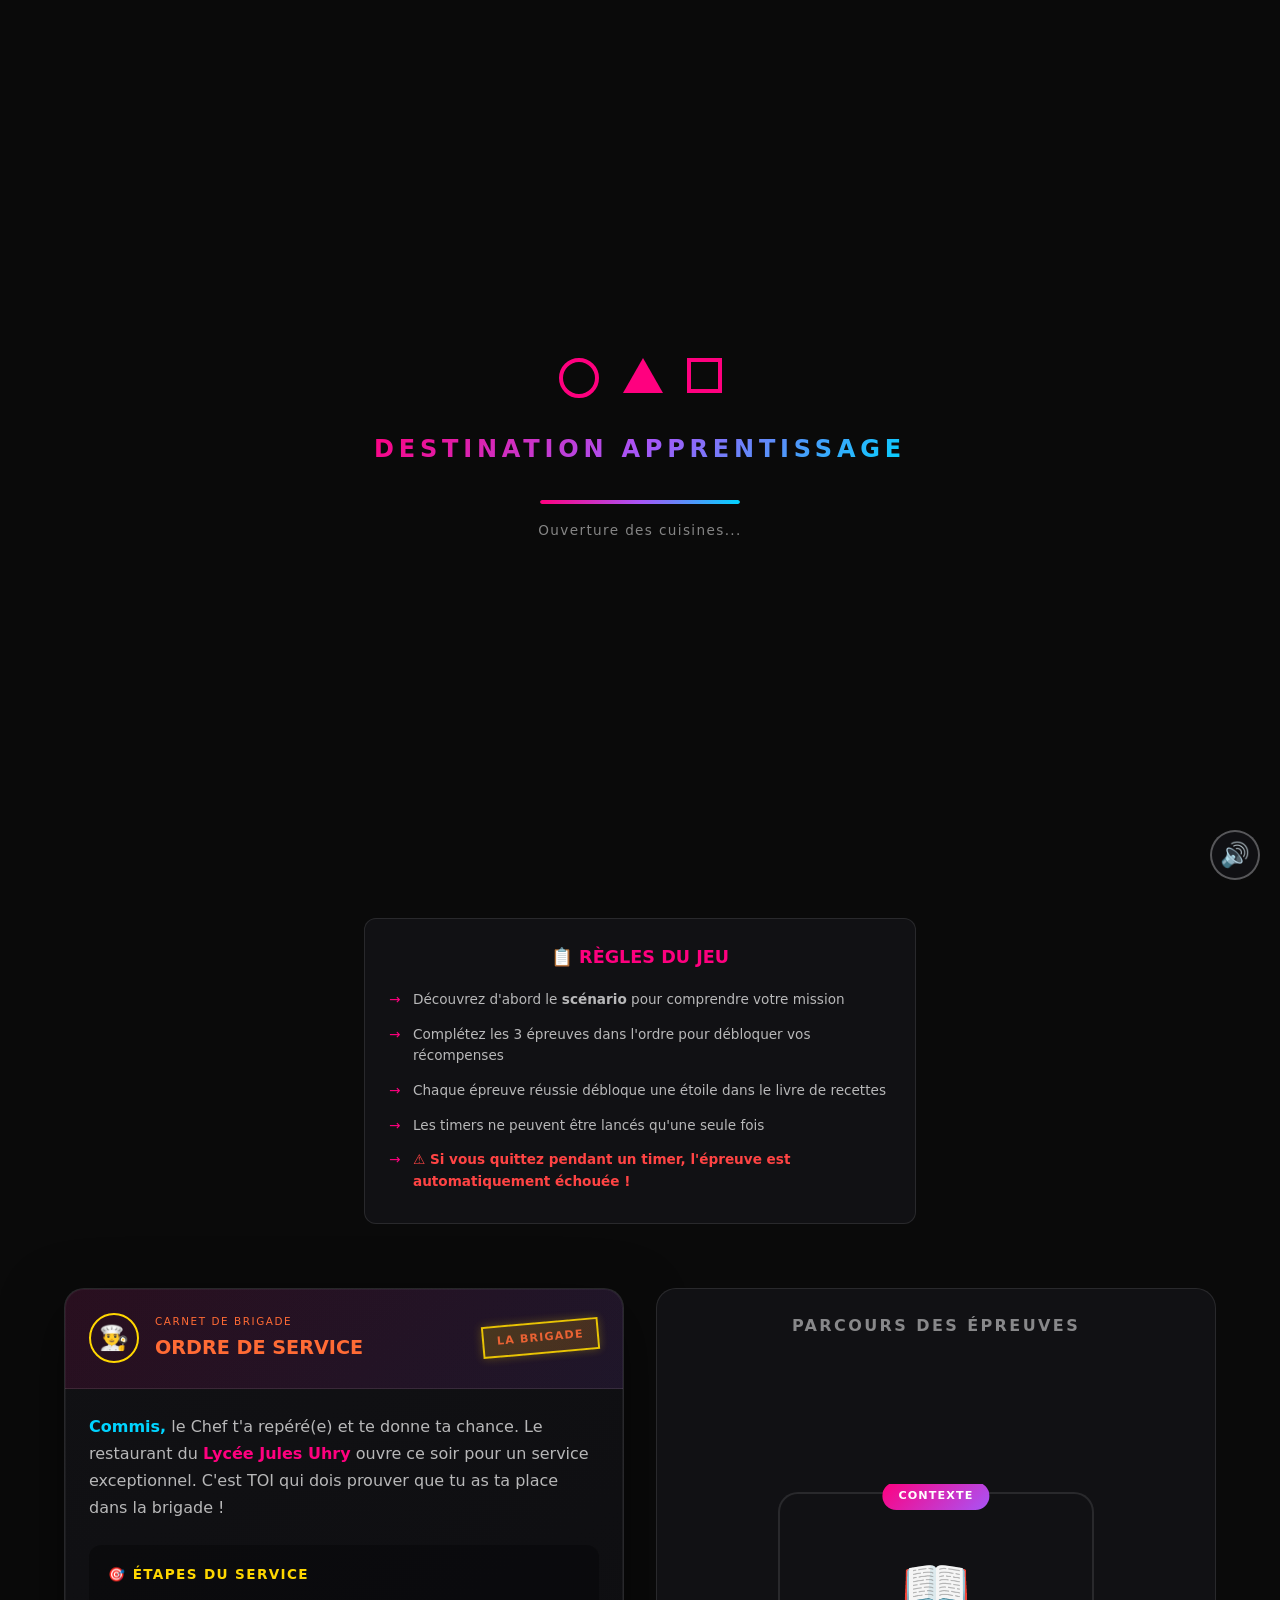
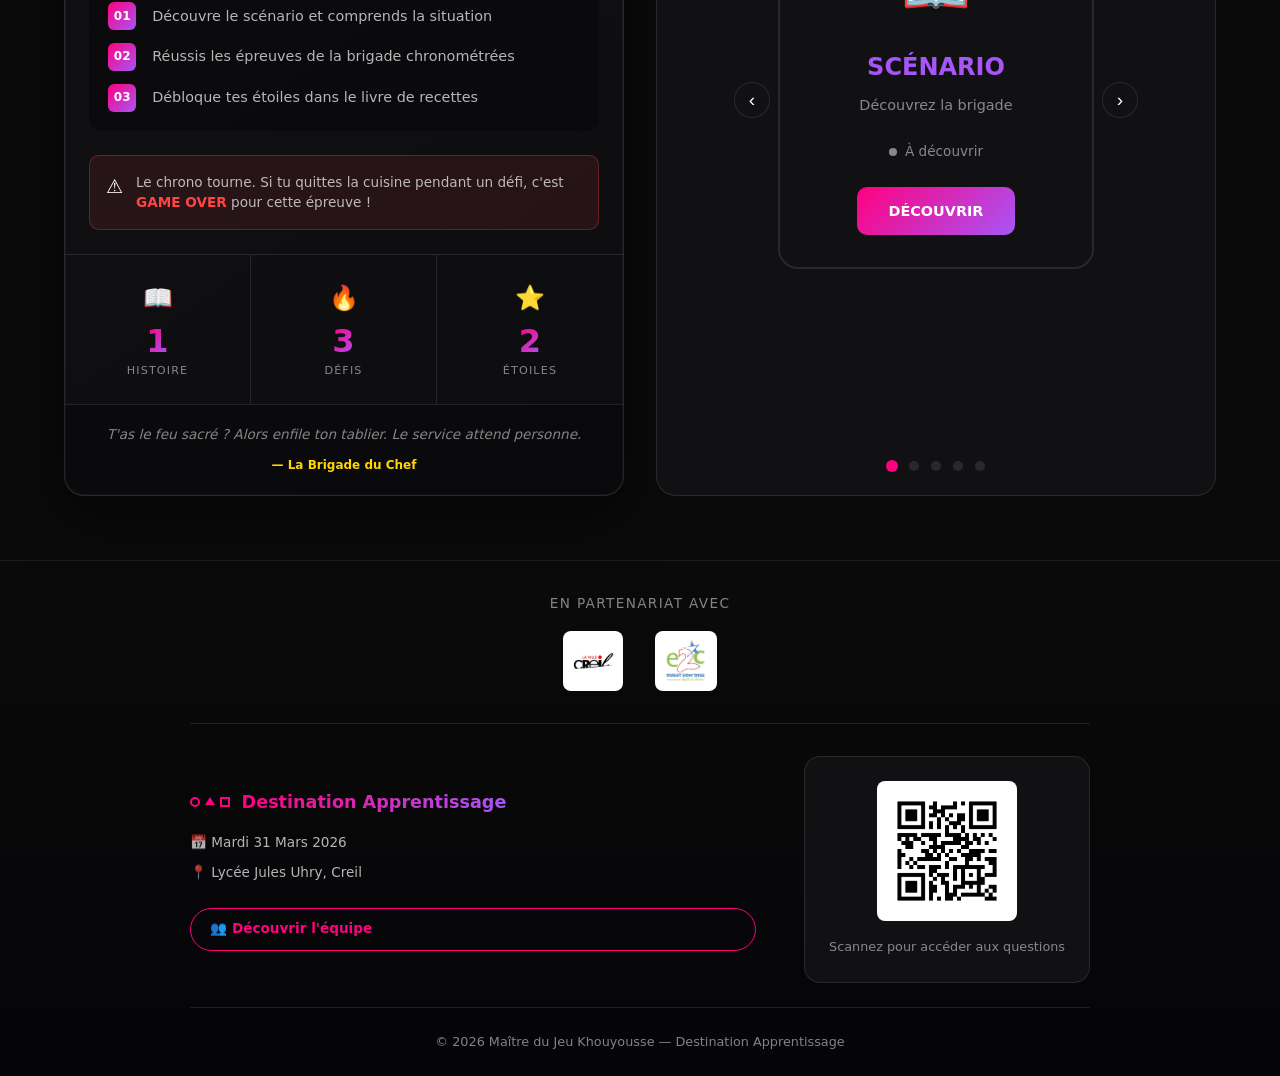
==== index.html @ d900def6 "Add files via upload" ====
<!DOCTYPE html>
<html lang="fr">
<head>
  <meta charset="UTF-8">
  <meta name="viewport" content="width=device-width, initial-scale=1.0">
  <title>Destination Apprentissage - Accueil</title>
  <link rel="stylesheet" href="styles.css">
  <link rel="icon" type="image/jpeg" href="favicon.jpeg">
  <audio id="bg-music" loop>
    <source src="music.mp3" type="audio/mpeg">
  </audio>
</head>
<body>
  <div class="page-loader" id="page-loader">
    <div class="loader-content">
      <div class="loader-logo">
        <div class="loader-symbols">
          <span class="loader-symbol circle"></span>
          <span class="loader-symbol triangle"></span>
          <span class="loader-symbol square"></span>
        </div>
      </div>
      <div class="loader-text">DESTINATION APPRENTISSAGE</div>
      <div class="loader-bar">
        <div class="loader-progress"></div>
      </div>
      <div class="loader-status">Ouverture des cuisines...</div>
    </div>
  </div>

  <header class="header">
    <div class="header-left">
      <div class="squid-symbols">
        <span class="symbol circle"></span>
        <span class="symbol triangle"></span>
        <span class="symbol square"></span>
      </div>
      <span class="logo-text">Destination Apprentissage</span>
    </div>
    <div class="header-right">
      <a href="https://www.onisep.fr/metier/decouvrir-le-monde-professionnel/hotellerie-restauration/les-formations-pour-exercer-dans-l-hotellerie-et-la-restauration" target="_blank" class="btn-formation">
        <span class="btn-formation-text">Découvrir les formations</span>
      </a>
    </div>
  </header>

  <main class="main-container">
    <section class="hero">
      <img src="affiche_boost.jpeg" alt="Destination Apprentissage" class="hero-affiche">
      <p class="hero-subtitle">Mardi 31 Mars 2026 — Lycée Jules Uhry Creil</p>
    </section>

    <section class="mission-section">
      <div class="mission-hero">
        <div class="mission-hero-bg">
          <img src="Cuisine.jpg" alt="Brigade en Cuisine" class="mission-hero-img">
          <div class="mission-hero-overlay"></div>
        </div>
        <div class="mission-hero-content">
          <span class="mission-tag">SOUS-THÈME OFFICIEL</span>
          <h2 class="mission-main-title">LA<br><span>BRIGADE</span></h2>
          <p class="mission-tagline">"Le service commence. La vraie question, c'est : est-ce que TOI, t'as le feu sacré ?"</p>
          <div class="mission-divider">
            <span class="divider-line"></span>
            <span class="divider-icon">◆</span>
            <span class="divider-line"></span>
          </div>
        </div>
      </div>
    </section>

    <section class="rules-section">
      <div class="card">
        <h2>📋 RÈGLES DU JEU</h2>
        <ul class="rules-list">
          <li>Découvrez d'abord le <strong>scénario</strong> pour comprendre votre mission</li>
          <li>Complétez les 3 épreuves dans l'ordre pour débloquer vos récompenses</li>
          <li>Chaque épreuve réussie débloque une étoile dans le livre de recettes</li>
          <li>Les timers ne peuvent être lancés qu'une seule fois</li>
          <li><strong class="warning">⚠️ Si vous quittez pendant un timer, l'épreuve est automatiquement échouée !</strong></li>
        </ul>
      </div>
    </section>

    <section class="main-game-section">
      <div class="main-game-layout">
        <div class="main-col-left">
          <div class="briefing-card-index">
            <div class="briefing-header">
              <div class="briefing-icon">
                <span class="icon-ring"></span>
                <span class="icon-center">👨‍🍳</span>
              </div>
              <div class="briefing-title">
                <span class="briefing-label" style="color: #ff6b35;">CARNET DE BRIGADE</span>
                <h3 style="color: #ff6b35;">ORDRE DE SERVICE</h3>
              </div>
              <div class="briefing-stamp" style="color: #ff6b35;">LA BRIGADE</div>
            </div>
            
            <div class="briefing-body">
              <p class="briefing-intro">
                <strong>Commis,</strong> le Chef t'a repéré(e) et te donne ta chance. Le restaurant du <span class="highlight">Lycée Jules Uhry</span> ouvre ce soir pour un service exceptionnel. C'est TOI qui dois prouver que tu as ta place dans la brigade !
              </p>
              
              <div class="briefing-objectives">
                <h4>🎯 ÉTAPES DU SERVICE</h4>
                <ul>
                  <li><span class="obj-number">01</span> Découvre le scénario et comprends la situation</li>
                  <li><span class="obj-number">02</span> Réussis les épreuves de la brigade chronométrées</li>
                  <li><span class="obj-number">03</span> Débloque tes étoiles dans le livre de recettes</li>
                </ul>
              </div>

              <div class="briefing-warning">
                <span class="warning-icon">⚠️</span>
                <p>Le chrono tourne. Si tu quittes la cuisine pendant un défi, c'est <strong>GAME OVER</strong> pour cette épreuve !</p>
              </div>
            </div>

            <div class="briefing-stats">
              <div class="stat-card">
                <span class="stat-icon">📖</span>
                <span class="stat-number">1</span>
                <span class="stat-text">HISTOIRE</span>
              </div>
              <div class="stat-card">
                <span class="stat-icon">🔥</span>
                <span class="stat-number">3</span>
                <span class="stat-text">DÉFIS</span>
              </div>
              <div class="stat-card">
                <span class="stat-icon">⭐</span>
                <span class="stat-number">2</span>
                <span class="stat-text">ÉTOILES</span>
              </div>
            </div>

            <div class="briefing-footer">
              <p>T'as le feu sacré ? Alors enfile ton tablier. Le service attend personne.</p>
              <span class="footer-signature">— La Brigade du Chef</span>
            </div>
          </div>
        </div>

        <div class="main-col-right">
          <div class="slider-section-inline">
            <h2 class="section-title">PARCOURS DES ÉPREUVES</h2>
            
            <div class="slider-container">
              <button class="slider-btn prev" id="btn-prev">‹</button>
              
              <div class="slider-viewport">
                <div class="slider-track" id="slider-track">
                  <div class="slide" data-index="0">
                    <div class="slide-card scenario-card" id="card-scenario">
                      <div class="slide-badge">CONTEXTE</div>
                      <div class="slide-icon">📖</div>
                      <h3 class="purple">SCÉNARIO</h3>
                      <p>Découvrez la brigade</p>
                      <div class="slide-status" id="status-scenario">
                        <span class="status-dot"></span>
                        <span>À découvrir</span>
                      </div>
                      <a href="scenario.html" class="slide-btn" id="btn-scenario">DÉCOUVRIR</a>
                    </div>
                  </div>

                  <div class="slide" data-index="1">
                    <div class="slide-card" id="card-enigme1">
                      <div class="slide-badge">ÉPREUVE 1</div>
                      <div class="slide-icon">🍳</div>
                      <h3 class="purple">INVENTAIRE CUISINE</h3>
                      <p>Identifie les bases de la cuisine</p>
                      <div class="slide-status" id="status-enigme1">
                        <span class="status-dot"></span>
                        <span>À faire</span>
                      </div>
                      <a href="enigme1.html" class="slide-btn" id="btn-enigme1">COMMENCER</a>
                    </div>
                  </div>

                  <div class="slide" data-index="2">
                    <div class="slide-card locked" id="card-quiz">
                      <div class="slide-badge">ÉPREUVE 2</div>
                      <div class="slide-icon">📝</div>
                      <h3 class="cyan">QUIZ RESTAURATION</h3>
                      <p>Test de connaissances</p>
                      <div class="slide-status" id="status-quiz">
                        <span class="status-dot"></span>
                        <span>🔒 Verrouillé</span>
                      </div>
                      <a href="quiz.html" class="slide-btn disabled" id="btn-quiz">VERROUILLÉ</a>
                    </div>
                  </div>

                  <div class="slide" data-index="3">
                    <div class="slide-card locked" id="card-enigma">
                      <div class="slide-badge">ÉPREUVE 3</div>
                      <div class="slide-icon">⭐</div>
                      <h3 class="pink">SERVICE FINAL</h3>
                      <p>Le grand service</p>
                      <div class="slide-status" id="status-enigma">
                        <span class="status-dot"></span>
                        <span>🔒 Verrouillé</span>
                      </div>
                      <a href="enigme.html" class="slide-btn disabled" id="btn-enigma">VERROUILLÉ</a>
                    </div>
                  </div>

                  <div class="slide" data-index="4">
                    <div class="slide-card coffre" id="card-coffre">
                      <div class="slide-badge gold">FINAL</div>
                      <div class="slide-icon">🏆</div>
                      <h3 class="gold">LIVRE DE RECETTES</h3>
                      <p>Récupérez vos étoiles</p>
                      <div class="slide-status" id="status-coffre">
                        <span class="status-dot"></span>
                        <span>0/3 débloqué</span>
                      </div>
                      <a href="coffre.html" class="slide-btn gold">OUVRIR</a>
                    </div>
                  </div>
                </div>
              </div>
              
              <button class="slider-btn next" id="btn-next">›</button>
            </div>

            <div class="slider-dots" id="slider-dots">
              <span class="dot active" data-index="0"></span>
              <span class="dot" data-index="1"></span>
              <span class="dot" data-index="2"></span>
              <span class="dot" data-index="3"></span>
              <span class="dot" data-index="4"></span>
            </div>
          </div>
        </div>
      </div>
    </section>
  </main>

  <footer class="footer-enhanced">
    <div class="footer-content">
      <div class="footer-partners">
        <span class="partners-label">En partenariat avec</span>
        <div class="partners-logos">
          <img src="logo-creil.png" alt="Ville de Creil" class="partner-logo">
          <img src="logo-e2c.jpg" alt="E2C Ouest Som'Oise" class="partner-logo">
        </div>
      </div>
      <div class="footer-main">
        <div class="footer-info">
          <div class="footer-logo">
            <div class="squid-symbols">
              <span class="symbol circle"></span>
              <span class="symbol triangle"></span>
              <span class="symbol square"></span>
            </div>
            <span class="footer-title">Destination Apprentissage</span>
          </div>
          <p class="footer-date">📅 Mardi 31 Mars 2026</p>
          <p class="footer-location">📍 Lycée Jules Uhry, Creil</p>
          <a href="equipe.html" class="btn-equipe">👥 Découvrir l'équipe</a>
        </div>
        <div class="footer-qr">
          <div class="qr-box">
            <div class="qr-placeholder" id="qr-code">
              <img src="qrcode.png" alt="QR Code - Accéder au jeu" class="qr-img">
            </div>
            <p class="qr-label">Scannez pour accéder aux questions</p>
          </div>
        </div>
      </div>
      <div class="footer-bottom">
        <p>© 2026 Maître du Jeu Khouyousse — Destination Apprentissage</p>
      </div>
    </div>
  </footer>

  <script src="loader.js"></script>
  <script src="gameState.js"></script>
  <script src="index.js"></script>
  <script src="music.js"></script>
</body>
</html>
---- styles.css ----
/* ==========================================
   RESET & VARIABLES
   ========================================== */
* {
  margin: 0;
  padding: 0;
  box-sizing: border-box;
}

:root {
  --bg: #0a0a0a;
  --bg-card: #111114;
  --bg-card-hover: #1a1a1f;
  --pink: #ff007f;
  --purple: #a855f7;
  --cyan: #00d4ff;
  --green: #00ff88;
  --red: #ff4444;
  --gold: #ffd700;
  --white: #ffffff;
  --gray: rgba(255,255,255,0.5);
  --gray-light: rgba(255,255,255,0.7);
  --border: rgba(255,255,255,0.1);
}

body {
  font-family: 'Segoe UI', system-ui, -apple-system, sans-serif;
  background: var(--bg);
  color: var(--white);
  line-height: 1.6;
  min-height: 100vh;
}

/* HEADER */
.header {
  position: fixed;
  top: 0;
  left: 0;
  right: 0;
  z-index: 100;
  display: flex;
  justify-content: space-between;
  align-items: center;
  padding: 1rem 1.5rem;
  background: rgba(10,10,10,0.95);
  backdrop-filter: blur(10px);
  border-bottom: 1px solid var(--border);
}

.header-left { display: flex; align-items: center; gap: 0.75rem; flex-shrink: 0; }
.header-center { flex: 1; display: flex; justify-content: center; }
.header-right { flex-shrink: 0; }

.squid-symbols { display: flex; gap: 0.35rem; }
.symbol.circle { width: 12px; height: 12px; border: 2px solid var(--pink); border-radius: 50%; }
.symbol.triangle { width: 0; height: 0; border-left: 6px solid transparent; border-right: 6px solid transparent; border-bottom: 10px solid var(--pink); }
.symbol.square { width: 12px; height: 12px; border: 2px solid var(--pink); }

.logo-text {
  font-size: 0.95rem;
  font-weight: 700;
  background: linear-gradient(90deg, var(--pink), var(--purple));
  -webkit-background-clip: text;
  -webkit-text-fill-color: transparent;
}

.back-btn { color: var(--gray); text-decoration: none; font-size: 0.9rem; transition: color 0.2s; white-space: nowrap; flex-shrink: 0; }
.back-btn:hover { color: var(--white); }

.page-badge {
  padding: 0.3rem 1rem;
  background: rgba(255,0,127,0.15);
  border: 1px solid var(--pink);
  border-radius: 20px;
  font-size: 0.7rem;
  font-weight: 600;
  letter-spacing: 0.1em;
  color: var(--pink);
}
.page-badge.gold { background: rgba(255,215,0,0.15); border-color: var(--gold); color: var(--gold); }

/* MAIN */
.main-container { padding-top: 70px; }

/* HERO */
.hero { padding: 2rem 1.5rem; text-align: center; }
.hero-affiche { max-width: 700px; width: 100%; height: auto; border-radius: 12px; }
.hero-subtitle { margin-top: 1rem; color: var(--gray); font-size: 0.85rem; letter-spacing: 0.1em; text-transform: uppercase; }

/* RULES */
.rules-section { padding: 0 1.5rem 2rem; max-width: 600px; margin: 0 auto; }
.card { background: var(--bg-card); border: 1px solid var(--border); border-radius: 12px; padding: 1.5rem; text-align: center; }
.card h2 { color: var(--pink); font-size: 1.1rem; margin-bottom: 0.75rem; }
.rules-list { list-style: none; text-align: left; }
.rules-list li { color: var(--gray-light); font-size: 0.85rem; padding: 0.4rem 0; padding-left: 1.5rem; position: relative; }
.rules-list li::before { content: "→"; position: absolute; left: 0; color: var(--pink); }
.warning { color: var(--red) !important; }

/* SLIDER */
.slider-section { padding: 2rem 0; }
.section-title { text-align: center; font-size: 1rem; color: var(--gray); letter-spacing: 0.15em; margin-bottom: 1.5rem; }
.slider-container { display: flex; align-items: center; justify-content: center; max-width: 420px; margin: 0 auto; padding: 0 0.5rem; }
.slider-viewport { flex: 1; overflow: hidden; border-radius: 20px; }
.slider-track { display: flex; transition: transform 0.4s ease; }
.slide { min-width: 100%; padding: 0.5rem; }

.slide-card { background: var(--bg-card); border: 2px solid var(--border); border-radius: 20px; padding: 2rem 1.5rem; text-align: center; position: relative; transition: all 0.3s; }
.slide-card:hover { border-color: var(--pink); }
.slide-card.locked { opacity: 0.5; }
.slide-card.locked:hover { border-color: var(--border); }
.slide-card.coffre { border-color: rgba(255,215,0,0.3); }
.slide-card.coffre:hover { border-color: var(--gold); }

.slide-badge { position: absolute; top: -12px; left: 50%; transform: translateX(-50%); padding: 0.3rem 1rem; background: linear-gradient(135deg, var(--pink), var(--purple)); border-radius: 20px; font-size: 0.7rem; font-weight: 700; letter-spacing: 0.1em; }
.slide-badge.gold { background: linear-gradient(135deg, var(--gold), #ff9500); }
.slide-icon { font-size: 3.5rem; margin: 1rem 0; }
.slide-card h3 { font-size: 1.5rem; margin-bottom: 0.5rem; }
.slide-card h3.pink { color: var(--pink); }
.slide-card h3.cyan { color: var(--cyan); }
.slide-card h3.purple { color: var(--purple); }
.slide-card h3.gold { color: var(--gold); }
.slide-card p { color: var(--gray); font-size: 0.9rem; margin-bottom: 1.5rem; }
.slide-status { display: flex; align-items: center; justify-content: center; gap: 0.5rem; margin-bottom: 1.5rem; font-size: 0.85rem; color: var(--gray); }

.status-dot { width: 8px; height: 8px; border-radius: 50%; background: var(--gray); }
.status-dot.success { background: var(--green); }
.status-dot.fail { background: var(--red); }

.slide-btn { display: inline-block; padding: 0.8rem 2rem; background: linear-gradient(135deg, var(--pink), var(--purple)); border-radius: 10px; color: white; text-decoration: none; font-size: 0.9rem; font-weight: 600; transition: all 0.3s; }
.slide-btn:hover { transform: scale(1.05); box-shadow: 0 0 25px rgba(255,0,127,0.4); }
.slide-btn.disabled { background: var(--border); pointer-events: none; }
.slide-btn.success { background: var(--green); pointer-events: none; }
.slide-btn.fail { background: var(--red); pointer-events: none; }
.slide-btn.gold { background: linear-gradient(135deg, var(--gold), #ff9500); }

.slider-btn { width: 36px; height: 36px; background: var(--bg-card); border: 1px solid var(--border); border-radius: 50%; color: var(--white); font-size: 1.2rem; cursor: pointer; transition: all 0.3s; flex-shrink: 0; }
.slider-btn:hover { border-color: var(--pink); color: var(--pink); }
.slider-dots { display: flex; justify-content: center; gap: 0.75rem; margin-top: 1.5rem; }
.dot { width: 10px; height: 10px; border-radius: 50%; background: var(--border); cursor: pointer; transition: all 0.3s; }
.dot:hover { background: var(--gray); }
.dot.active { background: var(--pink); transform: scale(1.2); }

/* ==========================================
   MISSION SECTION - STYLE CINÉMATIQUE
   ========================================== */
.mission-section { 
  padding: 0; 
  max-width: 100%; 
  margin: 2rem 0; 
}

/* HERO BANNER */
.mission-hero {
  position: relative;
  width: 100%;
  height: 400px;
  overflow: hidden;
  display: flex;
  align-items: center;
  justify-content: center;
}

.mission-hero-bg {
  position: absolute;
  inset: 0;
  z-index: 0;
}

.mission-hero-img {
  width: 100%;
  height: 100%;
  object-fit: cover;
  object-position: center 20%;
  filter: brightness(0.4) saturate(1.2);
}

.mission-hero-overlay {
  position: absolute;
  inset: 0;
  background: linear-gradient(
    180deg,
    rgba(10, 10, 10, 0.3) 0%,
    rgba(10, 10, 10, 0.6) 50%,
    rgba(10, 10, 10, 1) 100%
  );
}

.mission-hero-content {
  position: relative;
  z-index: 1;
  text-align: center;
  padding: 2rem;
}

.mission-tag {
  display: inline-block;
  padding: 0.4rem 1.2rem;
  background: rgba(255, 0, 127, 0.2);
  border: 1px solid var(--pink);
  border-radius: 30px;
  font-size: 0.7rem;
  font-weight: 700;
  letter-spacing: 0.2em;
  color: var(--pink);
  margin-bottom: 1rem;
  text-transform: uppercase;
}

.mission-main-title {
  font-size: 3.5rem;
  font-weight: 900;
  line-height: 1;
  color: var(--white);
  text-transform: uppercase;
  letter-spacing: 0.1em;
  text-shadow: 0 0 40px rgba(255, 0, 127, 0.5);
  margin-bottom: 1rem;
}

.mission-main-title span {
  display: block;
  font-size: 4rem;
  background: linear-gradient(135deg, var(--pink), var(--purple), var(--cyan));
  -webkit-background-clip: text;
  -webkit-text-fill-color: transparent;
  filter: drop-shadow(0 0 30px rgba(255, 0, 127, 0.4));
}

.mission-tagline {
  font-size: 1.1rem;
  color: var(--gray-light);
  font-style: italic;
  letter-spacing: 0.05em;
}

.mission-divider {
  display: flex;
  align-items: center;
  justify-content: center;
  gap: 1rem;
  margin-top: 1.5rem;
}

.divider-line {
  width: 60px;
  height: 1px;
  background: linear-gradient(90deg, transparent, var(--pink), transparent);
}

.divider-icon {
  color: var(--pink);
  font-size: 0.8rem;
}

/* BRIEFING CARD */
.briefing-container {
  max-width: 700px;
  margin: -40px auto 0;
  padding: 0 1.5rem;
  position: relative;
  z-index: 2;
}

.briefing-card {
  background: linear-gradient(145deg, var(--bg-card), #0d0d10);
  border: 1px solid var(--border);
  border-radius: 20px;
  overflow: hidden;
  box-shadow: 
    0 20px 60px rgba(0, 0, 0, 0.5),
    0 0 0 1px rgba(255, 255, 255, 0.05) inset;
}

.briefing-header {
  display: flex;
  align-items: center;
  gap: 1rem;
  padding: 1.5rem;
  background: linear-gradient(135deg, rgba(255, 0, 127, 0.1), rgba(168, 85, 247, 0.1));
  border-bottom: 1px solid var(--border);
  position: relative;
}

.briefing-icon {
  position: relative;
  width: 50px;
  height: 50px;
  display: flex;
  align-items: center;
  justify-content: center;
}

.icon-ring {
  position: absolute;
  inset: 0;
  border: 2px solid var(--gold);
  border-radius: 50%;
  animation: pulse-ring 2s ease-out infinite;
}

@keyframes pulse-ring {
  0% { transform: scale(1); opacity: 1; }
  100% { transform: scale(1.3); opacity: 0; }
}

.icon-center {
  font-size: 1.5rem;
  position: relative;
  z-index: 1;
}

.briefing-title {
  flex: 1;
}

.briefing-label {
  display: block;
  font-size: 0.65rem;
  color: var(--gold);
  letter-spacing: 0.15em;
  margin-bottom: 0.2rem;
}

.briefing-title h3 {
  font-size: 1.2rem;
  font-weight: 700;
  color: var(--white);
  margin: 0;
}

.briefing-stamp {
  padding: 0.3rem 0.8rem;
  background: linear-gradient(135deg, rgba(255,215,0,0.2), rgba(255,165,0,0.2));
  border: 2px solid var(--gold);
  color: var(--gold);
  font-size: 0.7rem;
  font-weight: 800;
  letter-spacing: 0.1em;
  transform: rotate(-5deg);
  opacity: 0.9;
  box-shadow: 0 0 10px rgba(255,215,0,0.3);
}

.briefing-body {
  padding: 1.5rem;
}

.briefing-intro {
  font-size: 1rem;
  color: var(--gray-light);
  line-height: 1.7;
  margin-bottom: 1.5rem;
}

.briefing-intro strong {
  color: var(--cyan);
}

.highlight {
  color: var(--pink);
  font-weight: 600;
}

.briefing-objectives {
  background: rgba(0, 0, 0, 0.3);
  border-radius: 12px;
  padding: 1.2rem;
  margin-bottom: 1.5rem;
}

.briefing-objectives h4 {
  font-size: 0.85rem;
  color: var(--gold);
  margin-bottom: 1rem;
  letter-spacing: 0.1em;
}

.briefing-objectives ul {
  list-style: none;
  display: flex;
  flex-direction: column;
  gap: 0.8rem;
}

.briefing-objectives li {
  display: flex;
  align-items: center;
  gap: 1rem;
  color: var(--gray-light);
  font-size: 0.9rem;
}

.obj-number {
  display: flex;
  align-items: center;
  justify-content: center;
  width: 28px;
  height: 28px;
  background: linear-gradient(135deg, var(--pink), var(--purple));
  border-radius: 6px;
  font-size: 0.75rem;
  font-weight: 700;
  color: var(--white);
  flex-shrink: 0;
}

.briefing-warning {
  display: flex;
  align-items: flex-start;
  gap: 0.8rem;
  padding: 1rem;
  background: rgba(255, 68, 68, 0.1);
  border: 1px solid rgba(255, 68, 68, 0.3);
  border-radius: 10px;
}

.briefing-warning .warning-icon {
  font-size: 1.2rem;
  flex-shrink: 0;
}

.briefing-warning p {
  margin: 0;
  font-size: 0.85rem;
  color: var(--gray-light);
  line-height: 1.5;
}

.briefing-warning strong {
  color: var(--red);
}

/* STATS */
.briefing-stats {
  display: grid;
  grid-template-columns: repeat(3, 1fr);
  border-top: 1px solid var(--border);
}

.stat-card {
  display: flex;
  flex-direction: column;
  align-items: center;
  padding: 1.5rem 1rem;
  border-right: 1px solid var(--border);
  transition: background 0.3s;
}

.stat-card:last-child {
  border-right: none;
}

.stat-card:hover {
  background: rgba(255, 0, 127, 0.05);
}

.stat-icon {
  font-size: 1.5rem;
  margin-bottom: 0.5rem;
}

.stat-number {
  font-size: 2rem;
  font-weight: 800;
  background: linear-gradient(135deg, var(--pink), var(--purple));
  -webkit-background-clip: text;
  -webkit-text-fill-color: transparent;
  line-height: 1;
}

.stat-text {
  font-size: 0.7rem;
  color: var(--gray);
  letter-spacing: 0.1em;
  margin-top: 0.3rem;
}

/* FOOTER */
.briefing-footer {
  padding: 1.2rem 1.5rem;
  background: rgba(0, 0, 0, 0.3);
  text-align: center;
  border-top: 1px solid var(--border);
}

.briefing-footer p {
  font-size: 0.85rem;
  color: var(--gray);
  font-style: italic;
  margin: 0 0 0.3rem 0;
}

.footer-signature {
  font-size: 0.75rem;
  color: var(--gold);
  font-weight: 600;
}

/* RESPONSIVE */
@media (max-width: 768px) {
  .mission-hero {
    height: 320px;
  }
  
  .mission-main-title {
    font-size: 2.2rem;
  }
  
  .mission-main-title span {
    font-size: 2.8rem;
  }
  
  .briefing-container {
    padding: 0 1rem;
    margin-top: -30px;
  }
  
  .briefing-header {
    flex-wrap: wrap;
    gap: 0.8rem;
  }
  
  .briefing-stamp {
    position: absolute;
    top: 1rem;
    right: 1rem;
  }
  
  .briefing-stats {
    grid-template-columns: repeat(3, 1fr);
  }
  
  .stat-card {
    padding: 1rem 0.5rem;
  }
  
  .stat-number {
    font-size: 1.5rem;
  }
}

@media (max-width: 480px) {
  .mission-hero {
    height: 280px;
  }
  
  .mission-main-title {
    font-size: 1.8rem;
  }
  
  .mission-main-title span {
    font-size: 2.2rem;
  }
  
  .mission-tagline {
    font-size: 0.9rem;
  }
  
  .briefing-icon {
    display: none;
  }
  
  .stat-icon {
    font-size: 1.2rem;
  }
  
  .stat-number {
    font-size: 1.3rem;
  }
  
  .stat-text {
    font-size: 0.6rem;
  }
}


/* GAME PAGE */
.game-page { padding: 80px 1.5rem 2rem; min-height: 100vh; display: flex; align-items: center; justify-content: center; }
.game-container { width: 100%; max-width: 450px; }
.game-header { text-align: center; margin-bottom: 2rem; }
.game-icon-large { font-size: 3.5rem; margin-bottom: 0.5rem; }
.game-header h1 { font-size: 2rem; margin-bottom: 0.5rem; }
.game-header h1.pink { color: var(--pink); }
.game-header h1.cyan { color: var(--cyan); }
.game-header h1.purple { color: var(--purple); }
.game-header h1.gold { color: var(--gold); }
.game-header p { color: var(--gray); font-size: 0.95rem; }
.game-content { background: var(--bg-card); border: 1px solid var(--border); border-radius: 20px; padding: 2rem; }

/* TIMER */
.timer-container { text-align: center; margin-bottom: 1.5rem; }
.timer-display { display: flex; align-items: center; justify-content: center; gap: 0.25rem; }
.timer-num { font-size: 4rem; font-weight: 800; font-family: 'Courier New', monospace; background: linear-gradient(135deg, var(--pink), var(--purple)); -webkit-background-clip: text; -webkit-text-fill-color: transparent; }
.timer-sep { font-size: 3.5rem; color: var(--pink); animation: blink 1s infinite; }
@keyframes blink { 0%, 100% { opacity: 1; } 50% { opacity: 0.3; } }
.timer-label { display: block; font-size: 0.7rem; color: var(--gray); letter-spacing: 0.2em; margin-top: 0.5rem; }

/* BUTTONS */
.btn-primary { display: block; width: 100%; padding: 1rem; background: linear-gradient(135deg, var(--pink), var(--purple)); border: none; border-radius: 10px; color: white; font-size: 1rem; font-weight: 600; text-decoration: none; text-align: center; cursor: pointer; transition: all 0.3s; }
.btn-primary:hover { transform: scale(1.02); box-shadow: 0 0 30px rgba(255,0,127,0.4); }
.btn-primary:disabled { opacity: 0.6; cursor: not-allowed; transform: none; box-shadow: none; }
.btn-gold { background: linear-gradient(135deg, var(--gold), #ff9500); }
.btn-success { padding: 0.8rem 1.5rem; background: rgba(0,255,136,0.15); border: 1px solid var(--green); border-radius: 8px; color: var(--green); font-size: 0.9rem; font-weight: 600; cursor: pointer; transition: all 0.3s; }
.btn-success:hover { background: var(--green); color: var(--bg); }
.btn-fail { padding: 0.8rem 1.5rem; background: rgba(255,68,68,0.15); border: 1px solid var(--red); border-radius: 8px; color: var(--red); font-size: 0.9rem; font-weight: 600; cursor: pointer; transition: all 0.3s; }
.btn-fail:hover { background: var(--red); color: var(--bg); }
.btn-reset { margin-top: 2rem; padding: 0.6rem 1rem; background: transparent; border: 1px solid var(--border); border-radius: 6px; color: var(--gray); font-size: 0.8rem; cursor: pointer; transition: all 0.3s; width: 100%; }
.btn-reset:hover { border-color: var(--red); color: var(--red); }

/* WARNING */
.warning-box { background: rgba(255,150,0,0.1); border: 1px solid rgba(255,150,0,0.4); border-radius: 10px; padding: 1rem; margin-bottom: 1.5rem; display: flex; align-items: flex-start; gap: 0.75rem; }
.warning-box.active { background: rgba(255,68,68,0.15); border-color: var(--red); animation: pulse-warning 1s infinite; }
@keyframes pulse-warning { 0%, 100% { opacity: 1; } 50% { opacity: 0.7; } }
.warning-icon { font-size: 1.3rem; flex-shrink: 0; }
.warning-box p { color: rgba(255,200,100,0.9); font-size: 0.85rem; margin: 0; text-align: left; }
.warning-box.active p { color: var(--red); }

/* LOCKED */
.locked-container { text-align: center; }
.locked-box { padding: 2rem; }
.lock-icon { font-size: 3rem; display: block; margin-bottom: 1rem; }
.locked-box h3 { color: var(--gray-light); margin-bottom: 0.5rem; }
.locked-box p { color: var(--gray); margin-bottom: 1.5rem; }

/* VALIDATION */
.validation-container { margin-top: 1.5rem; padding-top: 1.5rem; border-top: 1px solid var(--border); animation: fadeIn 0.3s ease; }
@keyframes fadeIn { from { opacity: 0; transform: translateY(10px); } to { opacity: 1; transform: translateY(0); } }
.validation-box { text-align: center; }
.validation-box h3 { color: var(--pink); margin-bottom: 0.5rem; }
.validation-box p { color: var(--gray); margin-bottom: 1rem; }
.validation-btns { display: flex; gap: 1rem; justify-content: center; }

/* RESULT */
.result-container { animation: fadeIn 0.3s ease; }
.result-box { text-align: center; padding: 1rem 0; }
.result-icon { width: 70px; height: 70px; margin: 0 auto 1rem; border-radius: 50%; display: flex; align-items: center; justify-content: center; font-size: 2rem; font-weight: 700; }
.result-box.success .result-icon { background: rgba(0,255,136,0.15); color: var(--green); }
.result-box.fail .result-icon { background: rgba(255,68,68,0.15); color: var(--red); }
.result-box h3 { font-size: 1.3rem; margin-bottom: 0.5rem; }
.result-box.success h3 { color: var(--green); }
.result-box.fail h3 { color: var(--red); }
.result-box p { color: var(--gray); margin-bottom: 1.5rem; }
.result-score { font-size: 1.1rem; color: var(--gray-light); margin-bottom: 1rem !important; }

/* QUIZ */
.quiz-container { animation: fadeIn 0.3s ease; }
.quiz-progress { margin-bottom: 1.5rem; }
#progress-text { font-size: 0.8rem; color: var(--gray); }
.progress-bar { height: 4px; background: var(--border); border-radius: 2px; margin-top: 0.5rem; overflow: hidden; }
.progress-fill { height: 100%; background: linear-gradient(90deg, var(--pink), var(--cyan)); transition: width 0.3s; }
.quiz-question { font-size: 1.1rem; text-align: center; margin-bottom: 1.5rem; color: var(--white); }
.quiz-options { display: flex; flex-direction: column; gap: 0.6rem; }
.quiz-option { padding: 1rem; background: rgba(255,255,255,0.03); border: 1px solid var(--border); border-radius: 10px; color: var(--white); font-size: 0.95rem; text-align: left; cursor: pointer; transition: all 0.2s; }
.quiz-option:hover { border-color: var(--cyan); background: rgba(0,212,255,0.08); }
.quiz-option.correct { border-color: var(--green); background: rgba(0,255,136,0.15); }
.quiz-option.wrong { border-color: var(--red); background: rgba(255,68,68,0.15); }

/* COFFRE */
.coffre-progress { display: flex; align-items: center; justify-content: center; margin-bottom: 2rem; }
.progress-item { display: flex; flex-direction: column; align-items: center; gap: 0.4rem; }
.progress-item span { font-size: 0.75rem; color: var(--gray); }
.progress-circle { width: 40px; height: 40px; border-radius: 50%; display: flex; align-items: center; justify-content: center; font-weight: 700; background: rgba(255,255,255,0.05); border: 2px solid var(--gray); color: var(--gray); transition: all 0.3s; }
.progress-circle.success { background: rgba(0,255,136,0.15); border-color: var(--green); color: var(--green); }
.progress-circle.fail { background: rgba(255,68,68,0.15); border-color: var(--red); color: var(--red); }
.progress-line { width: 30px; height: 2px; background: var(--border); margin: 0 0.5rem; margin-bottom: 1.5rem; }
.rewards-list { display: flex; flex-direction: column; gap: 0.75rem; }
.reward-card { display: flex; align-items: center; gap: 1rem; padding: 1rem; background: rgba(255,255,255,0.02); border: 1px solid var(--border); border-radius: 12px; cursor: pointer; transition: all 0.3s; }
.reward-card:hover { background: rgba(255,255,255,0.05); border-color: var(--pink); }
.reward-card.unlocked { border-color: var(--green); }
.reward-card.unlocked:hover { border-color: var(--green); background: rgba(0,255,136,0.05); }
.reward-icon { font-size: 1.8rem; }
.reward-info { flex: 1; }
.reward-info h3 { font-size: 1rem; margin-bottom: 0.15rem; }
.reward-link { font-size: 0.75rem; color: var(--gray); }
.reward-status { font-size: 0.8rem; color: var(--gray); }
.reward-status.unlocked { color: var(--green); }
.reward-status.failed { color: var(--red); }

/* MODAL */
.modal { position: fixed; inset: 0; background: rgba(0,0,0,0.9); display: none; align-items: center; justify-content: center; z-index: 1000; padding: 1rem; }
.modal.visible { display: flex; }
.modal-content { background: var(--bg-card); border-radius: 20px; padding: 2.5rem 2rem; text-align: center; max-width: 380px; width: 100%; animation: scaleIn 0.3s ease; }
@keyframes scaleIn { from { transform: scale(0.9); opacity: 0; } to { transform: scale(1); opacity: 1; } }
.modal-content.success { border: 1px solid var(--green); }
.modal-content.fail { border: 1px solid var(--red); }
.modal-icon { width: 70px; height: 70px; margin: 0 auto 1rem; border-radius: 50%; display: flex; align-items: center; justify-content: center; font-size: 2rem; font-weight: 700; }
.modal-content.success .modal-icon { background: rgba(0,255,136,0.15); color: var(--green); }
.modal-content.fail .modal-icon { background: rgba(255,68,68,0.15); color: var(--red); }
.modal-content h3 { font-size: 1.3rem; margin-bottom: 0.75rem; }
.modal-content.success h3 { color: var(--green); }
.modal-content.fail h3 { color: var(--red); }
.modal-content p { color: var(--gray); line-height: 1.5; margin-bottom: 1.5rem; }

/* FOOTER */
.footer { text-align: center; padding: 1.5rem; border-top: 1px solid var(--border); color: var(--gray); font-size: 0.8rem; }

/* UTILITIES */
.hidden { display: none !important; }

/* RESPONSIVE TABLET */
@media (max-width: 768px) {
  .mission-content { grid-template-columns: 1fr; gap: 1.5rem; }
  .mission-posters { flex-direction: row; justify-content: center; }
  .poster-inner { max-height: 200px; }
  .mission-title { font-size: 1.5rem; }
  .mission-card { padding: 1.5rem; }
}

/* RESPONSIVE MOBILE */
@media (max-width: 480px) {
  .header { padding: 0.75rem 1rem; }
  .logo-text { display: none; }
  .timer-num { font-size: 3rem; }
  .timer-sep { font-size: 2.5rem; }
  .game-header h1 { font-size: 1.6rem; }
  .game-content { padding: 1.5rem; }
  .slider-btn { width: 32px; height: 32px; font-size: 1rem; }
  .slide-card { padding: 1.5rem 1rem; }
  .slide-icon { font-size: 2.5rem; }
  .slide-card h3 { font-size: 1.2rem; }
  .slide-btn { padding: 0.6rem 1.5rem; font-size: 0.8rem; }
  .mission-section { padding: 2rem 1rem; }
  .mission-title-box { padding: 1rem 1.5rem; }
  .mission-title { font-size: 1.3rem; }
  .mission-posters { flex-direction: column; align-items: center; }
  .poster-card { width: 100%; max-width: 200px; }
  .poster-inner { max-height: 180px; }
  .progress-line { width: 20px; }
  .progress-circle { width: 35px; height: 35px; font-size: 0.9rem; }
  .validation-btns { flex-direction: column; }
  .btn-success, .btn-fail { width: 100%; }
}

/* =================================================================
   CORRECTIF MOBILE (A COLLER À LA FIN DE STYLES.CSS)
   ================================================================= */

@media screen and (max-width: 768px) {

  /* --- STRUCTURE GLOBALE --- */
  body, html {
    overflow-x: hidden; /* Empêche le scroll horizontal indésirable */
    width: 100%;
  }

  .main-container, .game-container, .game-page {
    width: 100%;
    padding: 10px;
    box-sizing: border-box;
    margin: 0;
  }

  /* --- HEADER MOBILE --- */
  .header {
    padding: 0.75rem 1rem;
    gap: 0.5rem;
  }
  
  .header-left {
    flex-shrink: 0;
  }

  .header-center {
    flex: 1;
    display: flex;
    justify-content: center;
  }
  
  .header-right {
    flex-shrink: 0;
  }
  
  .back-btn {
    font-size: 0.85rem;
  }
  
  .page-badge {
    padding: 0.25rem 0.6rem;
    font-size: 0.6rem;
  }

  /* --- INDEX : HERO & MISSION --- */
  .hero-affiche {
    width: 100%;
    height: auto;
    object-fit: cover;
  }

  .mission-content {
    display: flex;
    flex-direction: column !important; /* Les éléments passent l'un sous l'autre */
  }

  .mission-posters {
    flex-direction: column !important;
    width: 100%;
    align-items: center;
  }

  .poster-card {
    width: 100%;
    max-width: 320px; /* Taille max sur mobile */
    margin-bottom: 20px;
  }
  
  .poster-img {
    width: 100%;
    height: auto;
  }

  .mission-description {
    padding: 0 !important;
    width: 100%;
  }

  /* --- SLIDER (CARROUSEL) --- */
  .slider-section {
    width: 100%;
    overflow: hidden;
  }

  .slider-container {
    padding: 0;
    width: 100%;
  }

  .slider-viewport {
    width: 90%; /* Le slider prend 90% de la largeur */
    margin: 0 auto;
  }

  .slide-card {
    width: 100% !important; /* La carte remplit le viewport */
    min-height: auto; /* Hauteur adaptative */
    padding: 20px 10px;
    margin: 0;
    box-sizing: border-box;
  }
  
  .slider-btn {
    z-index: 10; /* S'assure que les flèches sont au-dessus */
  }

  /* --- PAGES JEUX (QUIZ, ENIGME...) --- */
  .game-header h1 {
    font-size: 2rem; /* Titre plus petit */
    word-wrap: break-word; /* Coupe les mots si trop longs */
  }

  .game-icon-large {
    font-size: 3rem;
  }
  
  /* Quiz : Boutons l'un sous l'autre */
  .quiz-options {
    display: flex;
    flex-direction: column;
    gap: 10px;
  }
  
  .quiz-option {
    width: 100%;
    box-sizing: border-box;
  }

  /* Enigme : Timer adaptable */
  .timer-display {
    font-size: 15vw; /* S'adapte à la largeur de l'écran */
  }
  
  .validation-btns {
    display: flex;
    flex-direction: column;
    width: 100%;
    gap: 10px;
  }
  
  .validation-btns button {
    width: 100%;
    margin: 0;
  }

  /* --- COFFRE --- */
  .rewards-list {
    display: flex;
    flex-direction: column !important;
  }

  .reward-card {
    width: 100% !important;
    box-sizing: border-box;
    margin-bottom: 10px;
  }

  /* Progression Coffre (Boules 1-2-3) */
  .coffre-progress {
    justify-content: center;
    flex-wrap: wrap;
    gap: 10px;
  }
  
  .progress-line {
    width: 20px; /* Ligne plus courte entre les boules */
  }

  /* --- MODALES POPUP --- */
  .modal-content {
    width: 90% !important;
    margin: 20% auto;
    padding: 20px;
  }
}

/* ==========================================
   LAYOUTS CÔTE À CÔTE
   ========================================== */

/* Layout pour les pages de jeu (énigme, quiz, scénario) */
.game-container-wide {
  max-width: 1100px;
}

.game-layout-split {
  display: grid;
  grid-template-columns: 1fr 1fr;
  gap: 2rem;
  align-items: stretch;
}

.game-col-left,
.game-col-right {
  min-width: 0;
  display: flex;
  flex-direction: column;
}

/* Hauteur égale pour les deux colonnes */
.height-match {
  flex: 1;
  display: flex;
  flex-direction: column;
}

.mission-briefing-box.height-match {
  height: 100%;
}

.mission-briefing-box.height-match .briefing-box-content {
  flex: 1;
  display: flex;
  flex-direction: column;
  justify-content: space-between;
}

.game-content-inner.height-match {
  height: 100%;
  background: var(--bg-card);
  border: 1px solid var(--border);
  border-radius: 16px;
  padding: 1.5rem;
  display: flex;
  flex-direction: column;
  justify-content: center;
}

/* Section timer centrée verticalement */
.timer-section-centered {
  flex: 1;
  display: flex;
  flex-direction: column;
  justify-content: center;
  align-items: center;
  text-align: center;
}

.timer-section-centered .warning-box {
  width: 100%;
  margin-bottom: 1.5rem;
}

.timer-section-centered .timer-container {
  margin-bottom: 1.5rem;
}

.timer-section-centered .btn-primary {
  width: 100%;
}

.timer-section-centered .validation-container {
  width: 100%;
  margin-top: 1.5rem;
}

/* Quiz start box centré */
.quiz-start-box {
  flex: 1;
  display: flex;
  flex-direction: column;
  justify-content: center;
  align-items: center;
  text-align: center;
  padding: 2rem 1rem;
}

.quiz-start-box .start-icon {
  font-size: 3rem;
  margin-bottom: 1rem;
}

.quiz-start-box h3 {
  font-size: 1.2rem;
  color: var(--cyan);
  margin-bottom: 0.5rem;
}

.quiz-start-box p {
  color: var(--gray);
  font-size: 0.9rem;
  margin-bottom: 1.5rem;
}

.quiz-start-box .btn-primary {
  width: 100%;
  max-width: 300px;
}

/* Quiz content centré */
.quiz-container {
  flex: 1;
  display: flex;
  flex-direction: column;
  justify-content: center;
}

/* RÉSULTAT PLEIN ÉCRAN */
.result-container-full {
  display: flex;
  justify-content: center;
  align-items: center;
  min-height: 300px;
  padding: 2rem;
}

.result-container-full .result-box {
  background: var(--bg-card);
  border: 2px solid var(--border);
  border-radius: 20px;
  padding: 3rem 2rem;
  text-align: center;
  max-width: 500px;
  width: 100%;
}

.result-container-full .result-box.success {
  border-color: var(--green);
  box-shadow: 0 0 40px rgba(0, 255, 136, 0.2);
}

.result-container-full .result-box.fail {
  border-color: var(--red);
  box-shadow: 0 0 40px rgba(255, 68, 68, 0.2);
}

.result-container-full .result-icon {
  width: 80px;
  height: 80px;
  border-radius: 50%;
  display: flex;
  align-items: center;
  justify-content: center;
  font-size: 2.5rem;
  margin: 0 auto 1.5rem;
  background: rgba(255, 255, 255, 0.1);
}

.result-container-full .result-box.success .result-icon {
  background: rgba(0, 255, 136, 0.2);
  color: var(--green);
}

.result-container-full .result-box.fail .result-icon {
  background: rgba(255, 68, 68, 0.2);
  color: var(--red);
}

.result-container-full .result-box h3 {
  font-size: 1.8rem;
  margin-bottom: 1rem;
}

.result-container-full .result-box.success h3 {
  color: var(--green);
}

.result-container-full .result-box.fail h3 {
  color: var(--red);
}

.result-container-full .result-box p {
  color: var(--gray-light);
  font-size: 1rem;
  margin-bottom: 1rem;
}

.result-container-full .result-score {
  font-size: 1.2rem;
  font-weight: 700;
  color: var(--white);
  margin-bottom: 1.5rem;
}

.result-container-full .btn-primary {
  margin-top: 1rem;
}

/* Layout pour l'index (briefing + slider) */
.main-game-section {
  padding: 2rem 1.5rem;
  max-width: 1200px;
  margin: 0 auto;
}

.main-game-layout {
  display: grid;
  grid-template-columns: 1fr 1fr;
  gap: 2rem;
  align-items: stretch;
}

.main-col-left,
.main-col-right {
  min-width: 0;
  display: flex;
  flex-direction: column;
}

/* Briefing card dans l'index */
.briefing-card-index {
  background: linear-gradient(145deg, var(--bg-card), #0d0d10);
  border: 1px solid var(--border);
  border-radius: 20px;
  overflow: hidden;
  box-shadow: 
    0 20px 60px rgba(0, 0, 0, 0.5),
    0 0 0 1px rgba(255, 255, 255, 0.05) inset;
  flex: 1;
  display: flex;
  flex-direction: column;
}

.briefing-card-index .briefing-body {
  flex: 1;
}

/* Slider inline */
.slider-section-inline {
  background: var(--bg-card);
  border: 1px solid var(--border);
  border-radius: 20px;
  padding: 1.5rem;
  flex: 1;
  display: flex;
  flex-direction: column;
}

.slider-section-inline .section-title {
  margin-bottom: 1rem;
}

.slider-section-inline .slider-container {
  flex: 1;
  display: flex;
  align-items: center;
}

.slider-section-inline .slider-dots {
  margin-top: 1rem;
}

/* RESPONSIVE pour layouts côte à côte */
@media (max-width: 900px) {
  .game-layout-split,
  .main-game-layout {
    grid-template-columns: 1fr;
    gap: 1.5rem;
  }
  
  .game-container-wide {
    max-width: 500px;
  }
  
  .main-game-section {
    padding: 1.5rem 1rem;
  }
  
  .height-match {
    height: auto;
  }
  
  .result-container-full {
    min-height: 250px;
    padding: 1.5rem;
  }
  
  .result-container-full .result-box {
    padding: 2rem 1.5rem;
  }
}

@media (max-width: 480px) {
  .game-content-inner.height-match {
    padding: 1rem;
  }
  
  .briefing-card-index {
    border-radius: 16px;
  }
  
  .slider-section-inline {
    padding: 1rem;
    border-radius: 16px;
  }
  
  .result-container-full .result-icon {
    width: 60px;
    height: 60px;
    font-size: 2rem;
  }
  
  .result-container-full .result-box h3 {
    font-size: 1.4rem;
  }
}

/* ==========================================
   PAGE LOADER
   ========================================== */
.page-loader {
  position: fixed;
  inset: 0;
  background: var(--bg);
  z-index: 9999;
  display: flex;
  align-items: center;
  justify-content: center;
  transition: opacity 0.5s ease, visibility 0.5s ease;
}

.page-loader.hidden {
  opacity: 0;
  visibility: hidden;
}

.loader-content {
  text-align: center;
  padding: 2rem;
}

.loader-logo {
  margin-bottom: 2rem;
}

.loader-symbols {
  display: flex;
  justify-content: center;
  gap: 1.5rem;
}

.loader-symbol {
  animation: pulse-symbol 1.5s ease-in-out infinite;
}

.loader-symbol.circle {
  width: 40px;
  height: 40px;
  border: 4px solid var(--pink);
  border-radius: 50%;
  animation-delay: 0s;
}

.loader-symbol.triangle {
  width: 0;
  height: 0;
  border-left: 20px solid transparent;
  border-right: 20px solid transparent;
  border-bottom: 35px solid var(--pink);
  animation-delay: 0.2s;
}

.loader-symbol.square {
  width: 35px;
  height: 35px;
  border: 4px solid var(--pink);
  animation-delay: 0.4s;
}

@keyframes pulse-symbol {
  0%, 100% { transform: scale(1); opacity: 1; }
  50% { transform: scale(1.2); opacity: 0.7; }
}

.loader-text {
  font-size: 1.5rem;
  font-weight: 800;
  letter-spacing: 0.2em;
  background: linear-gradient(135deg, var(--pink), var(--purple), var(--cyan));
  -webkit-background-clip: text;
  -webkit-text-fill-color: transparent;
  margin-bottom: 2rem;
}

.loader-bar {
  width: 200px;
  height: 4px;
  background: var(--border);
  border-radius: 2px;
  overflow: hidden;
  margin: 0 auto 1rem;
}

.loader-progress {
  height: 100%;
  width: 0%;
  background: linear-gradient(90deg, var(--pink), var(--purple), var(--cyan));
  border-radius: 2px;
  animation: load-progress 1.5s ease-out forwards;
}

@keyframes load-progress {
  0% { width: 0%; }
  100% { width: 100%; }
}

.loader-status {
  font-size: 0.85rem;
  color: var(--gray);
  letter-spacing: 0.1em;
}

/* ==========================================
   BOUTON FORMATION (HEADER)
   ========================================== */
.btn-formation {
  display: inline-block;
  padding: 0.5rem 1rem;
  background: linear-gradient(135deg, rgba(255, 0, 127, 0.15), rgba(168, 85, 247, 0.15));
  border: 1px solid var(--pink);
  border-radius: 25px;
  color: var(--white);
  text-decoration: none;
  font-size: 0.8rem;
  font-weight: 600;
  transition: all 0.3s ease;
  white-space: nowrap;
}

.btn-formation:hover {
  background: linear-gradient(135deg, var(--pink), var(--purple));
  transform: translateY(-2px);
  box-shadow: 0 5px 20px rgba(255, 0, 127, 0.3);
}

@media (max-width: 768px) {
  .btn-formation {
    padding: 0.4rem 0.8rem;
    font-size: 0.7rem;
  }
}

@media (max-width: 480px) {
  .btn-formation {
    padding: 0.35rem 0.6rem;
    font-size: 0.65rem;
  }
}

/* ==========================================
   FOOTER AMÉLIORÉ
   ========================================== */
.footer-enhanced {
  background: linear-gradient(180deg, var(--bg), #050508);
  border-top: 1px solid var(--border);
  padding: 2rem 1.5rem 1.5rem;
  margin-top: 2rem;
}

.footer-content {
  max-width: 900px;
  margin: 0 auto;
}

.footer-main {
  display: grid;
  grid-template-columns: 1fr auto;
  gap: 3rem;
  align-items: center;
  margin-bottom: 1.5rem;
}

.footer-info {
  display: flex;
  flex-direction: column;
  gap: 0.5rem;
}

.footer-logo {
  display: flex;
  align-items: center;
  gap: 0.75rem;
  margin-bottom: 0.5rem;
}

.footer-logo .squid-symbols {
  display: flex;
  gap: 0.3rem;
}

.footer-logo .symbol.circle { width: 10px; height: 10px; border-width: 2px; }
.footer-logo .symbol.triangle { border-left-width: 5px; border-right-width: 5px; border-bottom-width: 8px; }
.footer-logo .symbol.square { width: 10px; height: 10px; border-width: 2px; }

.footer-title {
  font-size: 1.1rem;
  font-weight: 700;
  background: linear-gradient(90deg, var(--pink), var(--purple));
  -webkit-background-clip: text;
  -webkit-text-fill-color: transparent;
}

.footer-date,
.footer-location {
  color: var(--gray-light);
  font-size: 0.85rem;
}

/* QR Code */
.footer-qr {
  text-align: center;
}

.qr-box {
  background: var(--bg-card);
  border: 1px solid var(--border);
  border-radius: 16px;
  padding: 1.5rem;
}

.qr-placeholder {
  width: 140px;
  height: 140px;
  background: var(--white);
  border-radius: 8px;
  display: flex;
  align-items: center;
  justify-content: center;
  margin: 0 auto 1rem;
  padding: 8px;
  overflow: hidden;
}

.qr-img {
  width: 100%;
  height: 100%;
  object-fit: contain;
  display: block;
}

.qr-icon {
  font-size: 2rem;
  margin-bottom: 0.3rem;
}

.qr-text {
  font-size: 0.7rem;
  font-weight: 700;
  letter-spacing: 0.1em;
}

.qr-label {
  font-size: 0.8rem;
  color: var(--gray);
}

/* Footer bottom */
.footer-bottom {
  text-align: center;
  padding-top: 1.5rem;
  border-top: 1px solid var(--border);
}

.footer-bottom p {
  font-size: 0.8rem;
  color: var(--gray);
}

@media (max-width: 768px) {
  .footer-main {
    grid-template-columns: 1fr;
    gap: 2rem;
    text-align: center;
  }
  
  .footer-logo {
    justify-content: center;
  }
}

/* Partenaires Footer */
.footer-partners {
  text-align: center;
  padding-bottom: 2rem;
  margin-bottom: 2rem;
  border-bottom: 1px solid var(--border);
}

.partners-label {
  display: block;
  font-size: 0.85rem;
  color: var(--gray);
  margin-bottom: 1rem;
  text-transform: uppercase;
  letter-spacing: 0.1em;
}

.partners-logos {
  display: flex;
  justify-content: center;
  align-items: center;
  gap: 2rem;
  flex-wrap: wrap;
}

.partner-logo {
  height: 60px;
  width: auto;
  object-fit: contain;
  background: white;
  padding: 0.5rem;
  border-radius: 8px;
}

/* Bouton équipe */
.btn-equipe {
  display: inline-block;
  margin-top: 1rem;
  padding: 0.6rem 1.2rem;
  background: transparent;
  border: 1px solid var(--pink);
  border-radius: 25px;
  color: var(--pink);
  text-decoration: none;
  font-size: 0.85rem;
  font-weight: 600;
  transition: all 0.3s ease;
}

.btn-equipe:hover {
  background: var(--pink);
  color: var(--white);
}

@media (max-width: 768px) {
  .footer-partners {
    padding-bottom: 1.5rem;
    margin-bottom: 1.5rem;
  }
  
  .partners-logos {
    gap: 1.5rem;
  }
  
  .partner-logo {
    height: 50px;
  }
}

/* ==========================================
   PAGE ÉQUIPE
   ========================================== */
.equipe-page {
  padding: 100px 1.5rem 2rem;
  min-height: 100vh;
}

.equipe-container {
  max-width: 900px;
  margin: 0 auto;
}

.equipe-header {
  text-align: center;
  margin-bottom: 3rem;
}

.equipe-icon {
  font-size: 3rem;
  margin-bottom: 1rem;
}

.equipe-header h1 {
  font-size: 2rem;
  background: linear-gradient(135deg, var(--pink), var(--purple));
  -webkit-background-clip: text;
  -webkit-text-fill-color: transparent;
  margin-bottom: 0.5rem;
}

.equipe-header p {
  color: var(--gray);
  font-size: 1rem;
}

/* Sections équipe */
.equipe-section {
  margin-bottom: 3rem;
}

.section-title-equipe {
  display: flex;
  align-items: center;
  gap: 0.75rem;
  font-size: 1.3rem;
  color: var(--white);
  margin-bottom: 1.5rem;
  padding-bottom: 0.75rem;
  border-bottom: 1px solid var(--border);
}

.title-icon {
  font-size: 1.5rem;
}

/* Grille des membres */
.membres-grid {
  display: grid;
  grid-template-columns: repeat(auto-fill, minmax(280px, 1fr));
  gap: 1.5rem;
}

.membre-card {
  background: var(--bg-card);
  border: 1px solid var(--border);
  border-radius: 16px;
  padding: 1.5rem;
  display: flex;
  gap: 1rem;
  transition: all 0.3s ease;
}

.membre-card:hover {
  border-color: var(--pink);
  transform: translateY(-3px);
}

.membre-avatar {
  width: 60px;
  height: 60px;
  background: linear-gradient(135deg, var(--pink), var(--purple));
  border-radius: 50%;
  display: flex;
  align-items: center;
  justify-content: center;
  font-size: 1.5rem;
  flex-shrink: 0;
}

.membre-info {
  flex: 1;
}

.membre-info h3 {
  font-size: 1rem;
  color: var(--white);
  margin-bottom: 0.25rem;
}

.membre-role {
  display: inline-block;
  font-size: 0.75rem;
  color: var(--pink);
  background: rgba(255, 0, 127, 0.15);
  padding: 0.2rem 0.6rem;
  border-radius: 10px;
  margin-bottom: 0.5rem;
}

.membre-desc {
  font-size: 0.85rem;
  color: var(--gray);
  line-height: 1.4;
}

.membre-avatar-img {
  background: #fff;
  padding: 6px;
  overflow: hidden;
}

.avatar-logo {
  width: 100%;
  height: 100%;
  object-fit: contain;
  border-radius: 50%;
}

.btn-portfolio {
  display: inline-flex;
  align-items: center;
  gap: 0.4rem;
  margin-top: 0.6rem;
  padding: 0.4rem 0.9rem;
  background: linear-gradient(135deg, var(--cyan), var(--purple));
  color: var(--white);
  font-size: 0.8rem;
  font-weight: 600;
  border-radius: 8px;
  text-decoration: none;
  transition: all 0.3s ease;
}

.btn-portfolio:hover {
  transform: translateY(-2px);
  box-shadow: 0 4px 15px rgba(0, 212, 255, 0.3);
}

.btn-portfolio-icon {
  font-size: 0.9rem;
}

/* Partenaires page équipe */
.partenaires-grid {
  display: grid;
  grid-template-columns: repeat(auto-fit, minmax(200px, 1fr));
  gap: 1.5rem;
}

.partenaire-card {
  background: var(--bg-card);
  border: 1px solid var(--border);
  border-radius: 16px;
  padding: 1.5rem;
  text-align: center;
  transition: all 0.3s ease;
}

.partenaire-card:hover {
  border-color: var(--cyan);
}

.partenaire-logo {
  height: 80px;
  width: auto;
  object-fit: contain;
  background: white;
  padding: 0.5rem;
  border-radius: 8px;
  margin-bottom: 1rem;
}

.partenaire-card h3 {
  font-size: 0.95rem;
  color: var(--white);
}

/* Remerciements */
.equipe-thanks {
  margin-top: 3rem;
}

.thanks-box {
  background: linear-gradient(135deg, rgba(255, 0, 127, 0.1), rgba(168, 85, 247, 0.1));
  border: 1px solid var(--pink);
  border-radius: 20px;
  padding: 2rem;
  text-align: center;
}

.thanks-icon {
  font-size: 2.5rem;
  display: block;
  margin-bottom: 1rem;
}

.thanks-box h3 {
  font-size: 1.3rem;
  color: var(--white);
  margin-bottom: 0.5rem;
}

.thanks-box p {
  color: var(--gray-light);
  font-size: 0.95rem;
}

@media (max-width: 480px) {
  .equipe-header h1 {
    font-size: 1.6rem;
  }
  
  .membre-card {
    flex-direction: column;
    text-align: center;
  }
  
  .membre-avatar {
    margin: 0 auto;
  }
}

/* ==========================================
   ANCIEN FOOTER (pour les autres pages)
   ========================================== */
.footer {
  padding: 1.5rem;
  text-align: center;
  border-top: 1px solid var(--border);
  margin-top: 2rem;
}

.footer p {
  font-size: 0.8rem;
  color: var(--gray);
}

/* ==========================================
   MISSION BRIEFING BOX - PAGES ÉPREUVES
   ========================================== */
.mission-briefing-box {
  background: linear-gradient(145deg, var(--bg-card), #0d0d10);
  border: 1px solid var(--border);
  border-radius: 16px;
  overflow: hidden;
  margin-bottom: 1.5rem;
}

.mission-briefing-box.quiz-theme .briefing-box-header {
  background: linear-gradient(135deg, rgba(0, 212, 255, 0.15), rgba(0, 150, 200, 0.1));
}

.mission-briefing-box.quiz-theme .briefing-box-tag {
  background: var(--cyan);
}

.mission-briefing-box.scenario-theme .briefing-box-header {
  background: linear-gradient(135deg, rgba(168, 85, 247, 0.15), rgba(120, 60, 200, 0.1));
}

.mission-briefing-box.scenario-theme .briefing-box-tag {
  background: var(--purple);
}

.briefing-box-header {
  display: flex;
  align-items: center;
  gap: 0.8rem;
  padding: 1rem 1.2rem;
  background: linear-gradient(135deg, rgba(255, 0, 127, 0.15), rgba(168, 85, 247, 0.1));
  border-bottom: 1px solid var(--border);
}

.briefing-box-icon {
  font-size: 1.5rem;
}

.briefing-box-header h3 {
  flex: 1;
  font-size: 0.95rem;
  font-weight: 700;
  color: var(--white);
  letter-spacing: 0.05em;
  margin: 0;
}

.briefing-box-tag {
  padding: 0.25rem 0.6rem;
  background: var(--pink);
  border-radius: 4px;
  font-size: 0.65rem;
  font-weight: 700;
  color: var(--white);
  letter-spacing: 0.05em;
}

.briefing-box-content {
  padding: 1.2rem;
  display: flex;
  flex-direction: column;
  gap: 1.2rem;
}

.mission-context,
.mission-objective,
.mission-rules,
.mission-reward {
  background: rgba(0, 0, 0, 0.2);
  border-radius: 10px;
  padding: 1rem;
}

.mission-context h4,
.mission-objective h4,
.mission-rules h4,
.mission-reward h4 {
  font-size: 0.8rem;
  font-weight: 700;
  margin-bottom: 0.6rem;
  letter-spacing: 0.05em;
}

.mission-context h4 { color: var(--cyan); }
.mission-objective h4 { color: var(--pink); }
.mission-rules h4 { color: var(--gold); }
.mission-reward h4 { color: var(--green); }

.mission-context p,
.mission-objective p {
  font-size: 0.85rem;
  color: var(--gray-light);
  line-height: 1.6;
  margin: 0;
}

.mission-context strong,
.mission-objective strong {
  color: var(--white);
}

.mission-rules ul {
  list-style: none;
  display: flex;
  flex-direction: column;
  gap: 0.5rem;
  margin: 0;
  padding: 0;
}

.mission-rules li {
  display: flex;
  align-items: center;
  gap: 0.7rem;
  font-size: 0.85rem;
  color: var(--gray-light);
}

.rule-icon {
  font-size: 1rem;
  width: 24px;
  text-align: center;
  flex-shrink: 0;
}

.reward-preview {
  display: flex;
  align-items: center;
  gap: 1rem;
}

.reward-icon-box {
  display: flex;
  align-items: center;
  justify-content: center;
  width: 50px;
  height: 50px;
  background: linear-gradient(135deg, rgba(0, 255, 136, 0.2), rgba(0, 200, 100, 0.1));
  border: 1px solid rgba(0, 255, 136, 0.3);
  border-radius: 10px;
  font-size: 1.5rem;
  flex-shrink: 0;
}

.reward-details {
  display: flex;
  flex-direction: column;
  gap: 0.2rem;
}

.reward-details strong {
  font-size: 0.9rem;
  color: var(--white);
}

.reward-details span {
  font-size: 0.8rem;
  color: var(--gray);
}

/* Divider horizontal */
.divider-line-horizontal {
  height: 1px;
  background: linear-gradient(90deg, transparent, var(--border), transparent);
  margin: 0.5rem 0 1.5rem;
}

/* Bouton dans le briefing */
.mission-briefing-box .btn-primary {
  margin: 0 1.2rem 1.2rem;
  width: calc(100% - 2.4rem);
}

/* RESPONSIVE BRIEFING BOX */
@media (max-width: 480px) {
  .briefing-box-header {
    padding: 0.8rem 1rem;
  }
  
  .briefing-box-header h3 {
    font-size: 0.85rem;
  }
  
  .briefing-box-content {
    padding: 1rem;
    gap: 1rem;
  }
  
  .mission-context,
  .mission-objective,
  .mission-rules,
  .mission-reward {
    padding: 0.8rem;
  }
  
  .mission-context p,
  .mission-objective p,
  .mission-rules li {
    font-size: 0.8rem;
  }
  
  .reward-preview {
    flex-direction: column;
    text-align: center;
    gap: 0.5rem;
  }
  
  .reward-icon-box {
    width: 45px;
    height: 45px;
    font-size: 1.3rem;
  }
}

/* ==========================================
   PAGE SCÉNARIO - STYLE NARRATIF
   ========================================== */
.scenario-page {
  padding-top: 70px;
  min-height: 100vh;
}

.scenario-container {
  max-width: 900px;
  margin: 0 auto;
}

/* Hero Scénario */
.scenario-hero {
  position: relative;
  width: 100%;
  height: 350px;
  overflow: hidden;
  display: flex;
  align-items: center;
  justify-content: center;
}

.scenario-hero-bg {
  position: absolute;
  inset: 0;
  z-index: 0;
}

.scenario-hero-img {
  width: 100%;
  height: 100%;
  object-fit: cover;
  object-position: center 20%;
  filter: brightness(0.35) saturate(1.3);
}

.scenario-hero-overlay {
  position: absolute;
  inset: 0;
  background: linear-gradient(
    180deg,
    rgba(10, 10, 10, 0.2) 0%,
    rgba(10, 10, 10, 0.5) 50%,
    rgba(10, 10, 10, 1) 100%
  );
}

.scenario-hero-content {
  position: relative;
  z-index: 1;
  text-align: center;
  padding: 2rem;
}

.scenario-tag {
  display: inline-block;
  padding: 0.4rem 1.2rem;
  background: rgba(255, 0, 127, 0.2);
  border: 1px solid var(--pink);
  border-radius: 30px;
  font-size: 0.7rem;
  font-weight: 700;
  letter-spacing: 0.2em;
  color: var(--pink);
  margin-bottom: 1rem;
  text-transform: uppercase;
}

.scenario-title {
  font-size: 2.5rem;
  font-weight: 900;
  line-height: 1.1;
  color: var(--white);
  text-transform: uppercase;
  letter-spacing: 0.05em;
  text-shadow: 0 0 40px rgba(255, 0, 127, 0.5);
  margin-bottom: 1rem;
}

.scenario-title span {
  display: block;
  font-size: 3rem;
  background: linear-gradient(135deg, var(--pink), var(--purple), var(--cyan));
  -webkit-background-clip: text;
  -webkit-text-fill-color: transparent;
  filter: drop-shadow(0 0 30px rgba(255, 0, 127, 0.4));
}

.scenario-tagline {
  font-size: 1rem;
  color: var(--gray-light);
  font-style: italic;
  letter-spacing: 0.05em;
}

/* Contenu narratif */
.scenario-narrative {
  padding: 0 1.5rem;
  margin-top: -20px;
  position: relative;
  z-index: 2;
}

.narrative-chapter {
  background: linear-gradient(145deg, var(--bg-card), #0d0d10);
  border: 1px solid var(--border);
  border-radius: 16px;
  margin-bottom: 1.5rem;
  overflow: hidden;
}

.chapter-header {
  display: flex;
  align-items: center;
  gap: 1rem;
  padding: 1rem 1.5rem;
  background: linear-gradient(135deg, rgba(255, 0, 127, 0.1), rgba(168, 85, 247, 0.05));
  border-bottom: 1px solid var(--border);
}

.chapter-number {
  display: flex;
  align-items: center;
  justify-content: center;
  width: 40px;
  height: 40px;
  background: linear-gradient(135deg, var(--pink), var(--purple));
  border-radius: 10px;
  font-size: 1rem;
  font-weight: 800;
  color: var(--white);
  flex-shrink: 0;
}

.chapter-header h2 {
  font-size: 1.1rem;
  font-weight: 700;
  color: var(--white);
  letter-spacing: 0.1em;
  margin: 0;
}

.chapter-content {
  padding: 1.5rem;
}

.chapter-content p {
  color: var(--gray-light);
  font-size: 0.95rem;
  line-height: 1.7;
  margin-bottom: 1rem;
}

.chapter-content p:last-child {
  margin-bottom: 0;
}

/* Timestamp */
.timestamp {
  display: inline-flex;
  align-items: center;
  gap: 0.5rem;
  padding: 0.4rem 0.8rem;
  background: rgba(0, 212, 255, 0.1);
  border: 1px solid rgba(0, 212, 255, 0.3);
  border-radius: 20px;
  margin-bottom: 1rem;
}

.time-icon {
  font-size: 0.9rem;
}

.time-text {
  font-size: 0.75rem;
  font-weight: 600;
  color: var(--cyan);
  letter-spacing: 0.05em;
}

/* Highlights */
.highlight-pink {
  color: var(--pink);
  font-weight: 600;
}

.highlight-cyan {
  color: var(--cyan);
  font-weight: 600;
}

.highlight-gold {
  color: var(--gold);
  font-weight: 600;
}

/* Alert box */
.alert-box {
  display: flex;
  align-items: flex-start;
  gap: 1rem;
  padding: 1rem;
  background: rgba(255, 68, 68, 0.1);
  border: 1px solid rgba(255, 68, 68, 0.4);
  border-radius: 12px;
  margin-top: 1rem;
}

.alert-icon {
  font-size: 1.5rem;
  flex-shrink: 0;
}

.alert-content strong {
  display: block;
  color: var(--red);
  font-size: 0.85rem;
  letter-spacing: 0.1em;
  margin-bottom: 0.3rem;
}

.alert-content p {
  color: var(--gray-light);
  font-size: 0.85rem;
  margin: 0;
}

/* Damage list */
.damage-list {
  display: flex;
  flex-direction: column;
  gap: 0.75rem;
  margin-bottom: 1.5rem;
}

.damage-item {
  display: flex;
  align-items: center;
  gap: 1rem;
  padding: 0.8rem 1rem;
  background: rgba(0, 0, 0, 0.3);
  border-radius: 10px;
  border-left: 3px solid var(--red);
}

.damage-icon {
  font-size: 1.5rem;
  flex-shrink: 0;
}

.damage-info strong {
  display: block;
  color: var(--white);
  font-size: 0.9rem;
  margin-bottom: 0.2rem;
}

.damage-info p {
  color: var(--gray);
  font-size: 0.8rem;
  margin: 0;
}

/* Deadline box */
.deadline-box {
  display: flex;
  align-items: center;
  gap: 1rem;
  padding: 1rem;
  background: linear-gradient(135deg, rgba(255, 215, 0, 0.1), rgba(255, 150, 0, 0.05));
  border: 1px solid rgba(255, 215, 0, 0.4);
  border-radius: 12px;
}

.deadline-icon {
  font-size: 1.5rem;
  flex-shrink: 0;
}

.deadline-content strong {
  display: block;
  color: var(--gold);
  font-size: 0.85rem;
  letter-spacing: 0.1em;
  margin-bottom: 0.3rem;
}

.deadline-content p {
  color: var(--gray-light);
  font-size: 0.85rem;
  margin: 0;
}

/* Mission chapter */
.mission-chapter .chapter-header {
  background: linear-gradient(135deg, rgba(0, 255, 136, 0.1), rgba(0, 200, 100, 0.05));
}

.mission-chapter .chapter-number {
  background: linear-gradient(135deg, var(--green), #00cc66);
}

.mission-intro {
  font-size: 1rem !important;
  margin-bottom: 1.5rem !important;
}

.mission-objectives {
  display: flex;
  flex-direction: column;
  gap: 0.75rem;
}

.objective {
  display: flex;
  align-items: center;
  gap: 1rem;
  padding: 0.8rem 1rem;
  background: rgba(0, 0, 0, 0.3);
  border-radius: 10px;
  border-left: 3px solid var(--green);
}

.obj-num {
  display: flex;
  align-items: center;
  justify-content: center;
  width: 32px;
  height: 32px;
  background: linear-gradient(135deg, var(--green), #00cc66);
  border-radius: 8px;
  font-size: 0.75rem;
  font-weight: 700;
  color: var(--bg);
  flex-shrink: 0;
}

.obj-text {
  color: var(--gray-light);
  font-size: 0.9rem;
}

.obj-text strong {
  color: var(--white);
}

/* Saboteur chapter */
.saboteur-chapter .chapter-header {
  background: linear-gradient(135deg, rgba(255, 68, 68, 0.15), rgba(200, 50, 50, 0.05));
}

.saboteur-chapter .chapter-number {
  background: linear-gradient(135deg, #333, #222);
  border: 2px solid var(--red);
  font-size: 1.2rem;
}

.saboteur-message {
  background: rgba(0, 0, 0, 0.4);
  border: 1px solid rgba(255, 68, 68, 0.3);
  border-radius: 12px;
  padding: 1.5rem;
  text-align: center;
}

.message-quote {
  font-size: 1.1rem;
  font-style: italic;
  color: var(--gray-light);
  line-height: 1.8;
  margin-bottom: 1rem;
}

.message-quote strong {
  color: var(--red);
}

.message-signature {
  display: block;
  font-size: 0.85rem;
  color: var(--gray);
  font-style: normal;
}

/* CTA */
.scenario-cta {
  padding: 2rem 1.5rem 3rem;
}

.cta-content {
  background: linear-gradient(145deg, var(--bg-card), #0d0d10);
  border: 2px solid var(--pink);
  border-radius: 20px;
  padding: 2rem;
  text-align: center;
  box-shadow: 0 0 40px rgba(255, 0, 127, 0.2);
}

.cta-content h3 {
  font-size: 1.3rem;
  color: var(--white);
  margin-bottom: 0.75rem;
  letter-spacing: 0.05em;
}

.cta-content p {
  color: var(--gray-light);
  font-size: 0.9rem;
  margin-bottom: 1.5rem;
  line-height: 1.6;
}

.btn-start-mission {
  display: inline-flex;
  align-items: center;
  justify-content: center;
  gap: 0.5rem;
  padding: 1rem 2rem;
  font-size: 1rem;
}

.btn-icon {
  font-size: 1.2rem;
}

/* Responsive Scénario */
@media (max-width: 768px) {
  .scenario-hero {
    height: 280px;
  }
  
  .scenario-title {
    font-size: 2rem;
  }
  
  .scenario-title span {
    font-size: 2.5rem;
  }
}

@media (max-width: 480px) {
  .scenario-hero {
    height: 240px;
  }
  
  .scenario-title {
    font-size: 1.6rem;
  }
  
  .scenario-title span {
    font-size: 2rem;
  }
  
  .chapter-header {
    padding: 0.8rem 1rem;
  }
  
  .chapter-number {
    width: 35px;
    height: 35px;
    font-size: 0.9rem;
  }
  
  .chapter-header h2 {
    font-size: 0.95rem;
  }
  
  .chapter-content {
    padding: 1rem;
  }
  
  .damage-item,
  .objective {
    flex-direction: column;
    align-items: flex-start;
    gap: 0.5rem;
  }
}

/* ==========================================
   SCÉNARIO - ÉLÉMENTS SUPPLÉMENTAIRES
   ========================================== */

/* Intro chapter */
.intro-chapter {
  background: transparent;
  border: none;
  margin-bottom: 0;
}

.intro-text {
  font-size: 1.1rem;
  color: var(--gray-light);
  margin-bottom: 0.5rem !important;
  letter-spacing: 0.02em;
}

/* Warning mission */
.warning-mission {
  display: flex;
  align-items: flex-start;
  gap: 0.8rem;
  padding: 1rem;
  background: rgba(255, 68, 68, 0.1);
  border: 1px solid rgba(255, 68, 68, 0.3);
  border-radius: 10px;
  margin-top: 1.5rem;
}

.warning-mission .warning-icon {
  font-size: 1.2rem;
  flex-shrink: 0;
}

.warning-mission p {
  margin: 0 !important;
  font-size: 0.85rem;
  color: var(--gray-light);
  line-height: 1.5;
}

.highlight-red {
  color: var(--red);
  font-weight: 600;
}

/* Rewards chapter */
.rewards-chapter .chapter-header {
  background: linear-gradient(135deg, rgba(255, 215, 0, 0.1), rgba(255, 150, 0, 0.05));
}

.rewards-chapter .chapter-number {
  background: linear-gradient(135deg, var(--gold), #ff9500);
  color: var(--bg);
}

.rewards-preview-list {
  display: flex;
  flex-direction: column;
  gap: 0.75rem;
}

.reward-preview-item {
  display: flex;
  align-items: center;
  gap: 1rem;
  padding: 0.8rem 1rem;
  background: rgba(0, 0, 0, 0.3);
  border-radius: 10px;
  border-left: 3px solid var(--gold);
}

.reward-preview-icon {
  font-size: 1.5rem;
  flex-shrink: 0;
}

.reward-preview-info strong {
  display: block;
  color: var(--white);
  font-size: 0.9rem;
  margin-bottom: 0.2rem;
}

.reward-preview-info span {
  color: var(--gray);
  font-size: 0.75rem;
}

/* Finale section */
.scenario-finale {
  padding: 2rem 1.5rem;
  margin-top: -1rem;
}

.finale-content {
  background: linear-gradient(145deg, rgba(20, 20, 25, 0.9), rgba(10, 10, 15, 0.95));
  border: 1px solid var(--border);
  border-radius: 20px;
  padding: 2.5rem 2rem;
  text-align: center;
  position: relative;
  overflow: hidden;
}

.finale-content::before {
  content: '';
  position: absolute;
  top: 0;
  left: 0;
  right: 0;
  height: 3px;
  background: linear-gradient(90deg, var(--pink), var(--purple));
}

.finale-decoration {
  display: flex;
  align-items: center;
  justify-content: center;
  gap: 1rem;
  margin-bottom: 1.5rem;
}

.deco-line {
  width: 50px;
  height: 2px;
  background: linear-gradient(90deg, transparent, var(--pink), transparent);
}

.deco-icon {
  font-size: 1.5rem;
  animation: pulse-glow 2s ease-in-out infinite;
}

@keyframes pulse-glow {
  0%, 100% { transform: scale(1); filter: brightness(1); }
  50% { transform: scale(1.1); filter: brightness(1.3); }
}

.finale-quote {
  font-size: 1.4rem;
  color: var(--white);
  line-height: 1.6;
  margin-bottom: 1rem;
  font-style: italic;
}

.finale-quote strong {
  color: var(--pink);
  font-style: normal;
}

.finale-subtext {
  font-size: 1rem;
  color: var(--cyan);
  font-weight: 600;
  letter-spacing: 0.1em;
  margin-bottom: 0;
}

/* CTA amélioré */
.cta-buttons-dual {
  display: flex;
  flex-direction: column;
  gap: 1rem;
  align-items: center;
  margin-bottom: 1rem;
}

.btn-accept {
  display: inline-flex;
  align-items: center;
  justify-content: center;
  gap: 0.75rem;
  padding: 1.2rem 2.5rem;
  font-size: 1.1rem;
  background: linear-gradient(135deg, var(--green), #00cc66);
  border: none;
  border-radius: 12px;
  color: var(--bg);
  font-weight: 700;
  text-decoration: none;
  cursor: pointer;
  transition: all 0.3s;
  box-shadow: 0 0 30px rgba(0, 255, 136, 0.3);
  width: 100%;
  max-width: 320px;
}

.btn-accept:hover {
  transform: scale(1.05);
  box-shadow: 0 0 50px rgba(0, 255, 136, 0.5);
}

.btn-accept .btn-icon {
  font-size: 1.3rem;
}

.btn-refuse {
  display: inline-flex;
  align-items: center;
  justify-content: center;
  gap: 0.75rem;
  padding: 1rem 2rem;
  font-size: 0.95rem;
  background: transparent;
  border: 2px solid var(--red);
  border-radius: 12px;
  color: var(--red);
  font-weight: 600;
  cursor: pointer;
  transition: all 0.3s;
  width: 100%;
  max-width: 320px;
}

.btn-refuse:hover {
  background: rgba(255, 68, 68, 0.15);
  transform: scale(1.02);
}

.btn-refuse .btn-icon {
  font-size: 1.1rem;
}

.cta-warning {
  font-size: 0.8rem !important;
  color: var(--gray) !important;
  margin-bottom: 0 !important;
  font-style: italic;
}

/* Modal buttons pour refus */
.modal-buttons {
  display: flex;
  flex-direction: column;
  gap: 0.75rem;
  margin-top: 1rem;
}

.btn-confirm-refuse {
  padding: 0.9rem 1.5rem;
  background: var(--red);
  border: none;
  border-radius: 8px;
  color: var(--white);
  font-size: 0.9rem;
  font-weight: 600;
  cursor: pointer;
  transition: all 0.3s;
}

.btn-confirm-refuse:hover {
  background: #ff2222;
  transform: scale(1.02);
}

.btn-cancel-refuse {
  padding: 0.9rem 1.5rem;
  background: transparent;
  border: 1px solid var(--green);
  border-radius: 8px;
  color: var(--green);
  font-size: 0.9rem;
  font-weight: 600;
  cursor: pointer;
  transition: all 0.3s;
}

.btn-cancel-refuse:hover {
  background: rgba(0, 255, 136, 0.15);
}

/* Responsive finale */
@media (max-width: 480px) {
  .finale-quote {
    font-size: 1.1rem;
  }
  
  .finale-subtext {
    font-size: 0.9rem;
  }
  
  .btn-accept {
    padding: 1rem 1.5rem;
    font-size: 1rem;
  }
}


/* ==========================================
   NEXT ZONE BOX - Coffre
   ========================================== */
.next-zone-box {
  margin-top: 2rem;
  animation: fadeIn 0.5s ease;
}

.next-zone-content {
  background: linear-gradient(145deg, rgba(0, 255, 136, 0.1), rgba(0, 200, 100, 0.05));
  border: 2px solid var(--green);
  border-radius: 20px;
  padding: 2rem;
  text-align: center;
  box-shadow: 0 0 40px rgba(0, 255, 136, 0.2);
}

.next-zone-icon {
  font-size: 3rem;
  display: block;
  margin-bottom: 1rem;
}

.next-zone-content h3 {
  font-size: 1.5rem;
  color: var(--green);
  margin-bottom: 0.5rem;
  letter-spacing: 0.1em;
}

.next-zone-content > p {
  color: var(--gray-light);
  font-size: 1rem;
  margin-bottom: 1.5rem;
}

.next-zone-direction {
  display: flex;
  align-items: center;
  justify-content: center;
  gap: 1rem;
  background: rgba(0, 0, 0, 0.3);
  padding: 1.2rem;
  border-radius: 12px;
  margin-bottom: 1rem;
}

.direction-icon {
  font-size: 2rem;
  animation: bounce-right 1s ease-in-out infinite;
}

@keyframes bounce-right {
  0%, 100% { transform: translateX(0); }
  50% { transform: translateX(10px); }
}

.direction-info {
  text-align: left;
}

.direction-info strong {
  display: block;
  font-size: 0.8rem;
  color: var(--gray);
  letter-spacing: 0.1em;
  margin-bottom: 0.3rem;
}

.direction-info p {
  margin: 0;
  font-size: 1.1rem;
  color: var(--white);
}

.zone-name {
  color: var(--cyan);
  font-weight: 700;
  text-transform: uppercase;
}

.next-zone-instruction {
  font-size: 0.9rem !important;
  color: var(--gray) !important;
  font-style: italic;
  margin-bottom: 0 !important;
}



/* ==========================================
   COFFRE - ZONE SUIVANTE ÉTATS
   ========================================== */

/* État succès total (3/3) */
.next-zone-box.success-zone .next-zone-content {
  background: linear-gradient(145deg, rgba(0, 255, 136, 0.1), rgba(0, 200, 100, 0.05));
  border-color: var(--green);
  box-shadow: 0 0 40px rgba(0, 255, 136, 0.2);
}

.next-zone-box.success-zone .next-zone-icon {
  color: var(--green);
}

.next-zone-box.success-zone h3 {
  color: var(--green);
}

/* État partiel (1-2/3) */
.next-zone-box.partial-zone .next-zone-content {
  background: linear-gradient(145deg, rgba(255, 215, 0, 0.1), rgba(255, 150, 0, 0.05));
  border-color: var(--gold);
  box-shadow: 0 0 40px rgba(255, 215, 0, 0.2);
}

.next-zone-box.partial-zone .next-zone-icon::before {
  content: "⚠️";
}

.next-zone-box.partial-zone h3 {
  color: var(--gold);
}

/* État échec (0/3) */
.next-zone-box.fail-zone .next-zone-content {
  background: linear-gradient(145deg, rgba(255, 68, 68, 0.1), rgba(200, 50, 50, 0.05));
  border-color: var(--red);
  box-shadow: 0 0 40px rgba(255, 68, 68, 0.2);
}

.next-zone-box.fail-zone .next-zone-icon::before {
  content: "😔";
}

.next-zone-box.fail-zone h3 {
  color: var(--red);
}
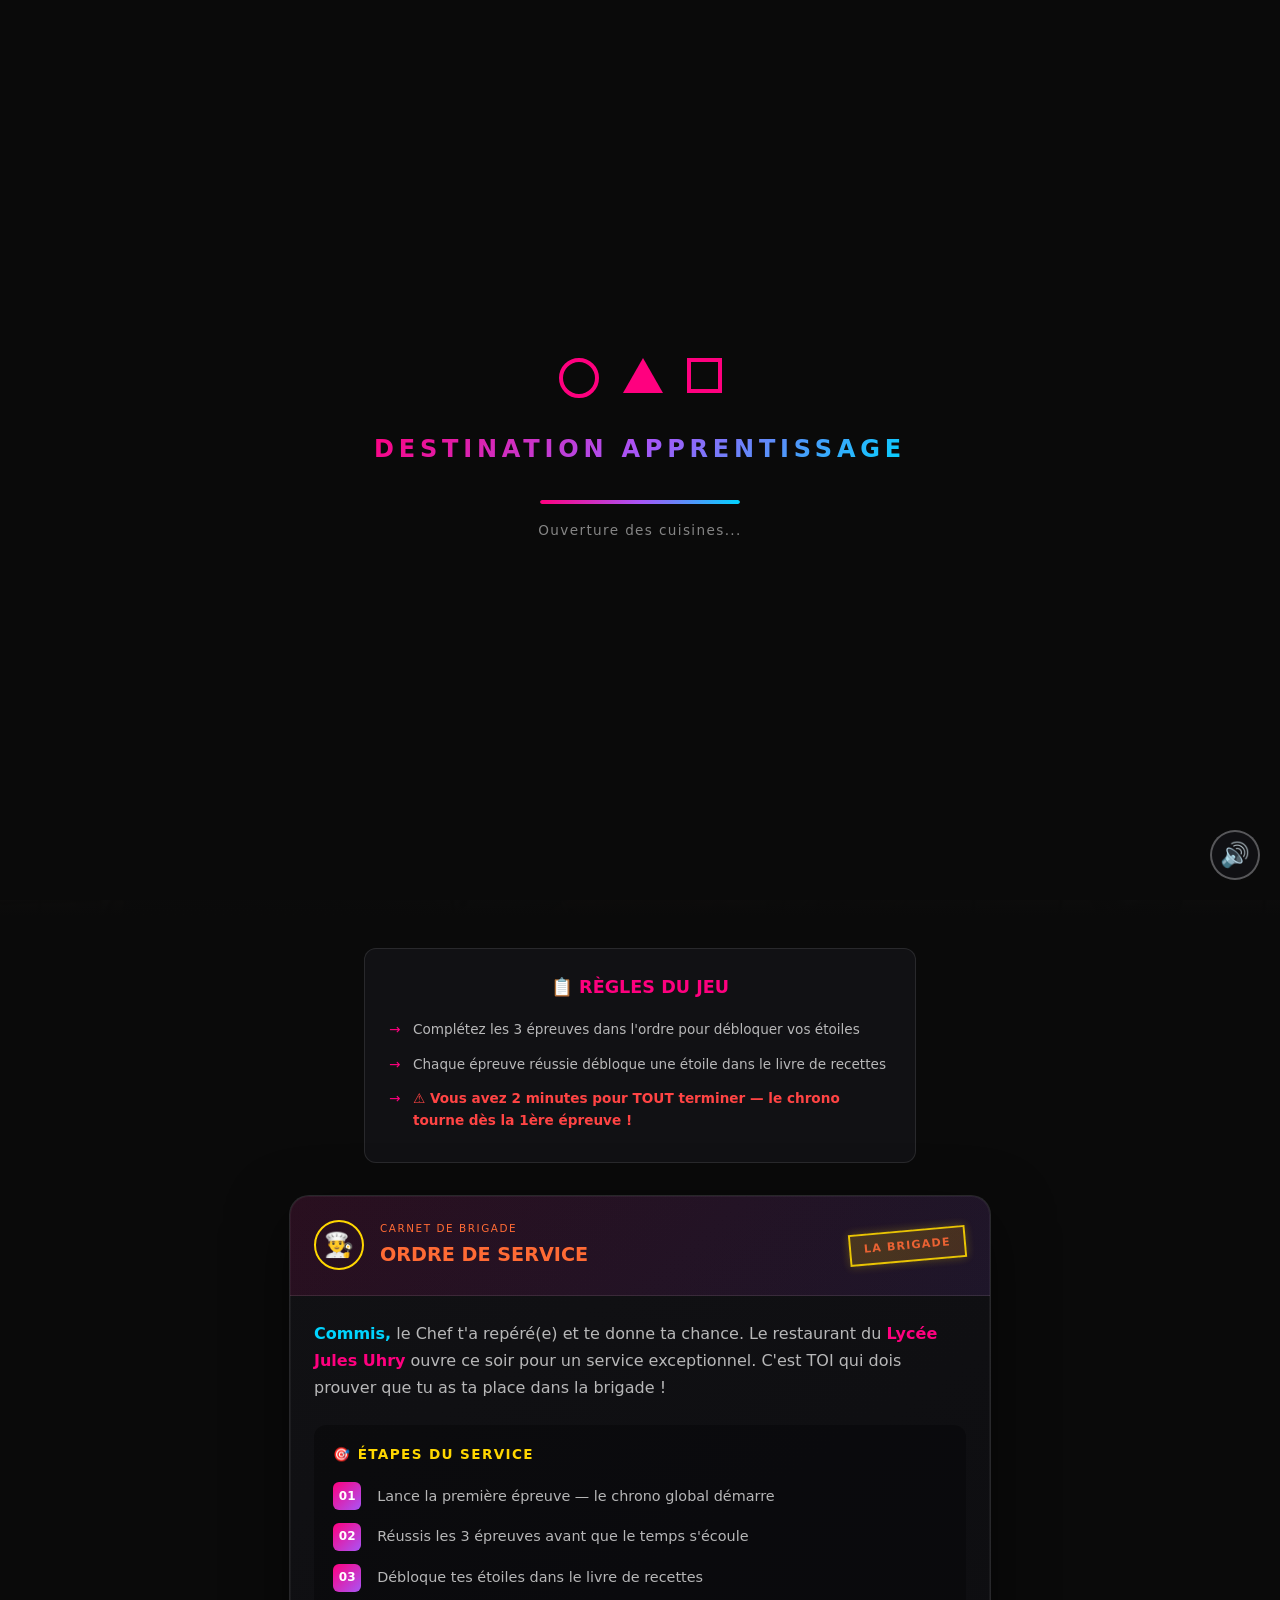
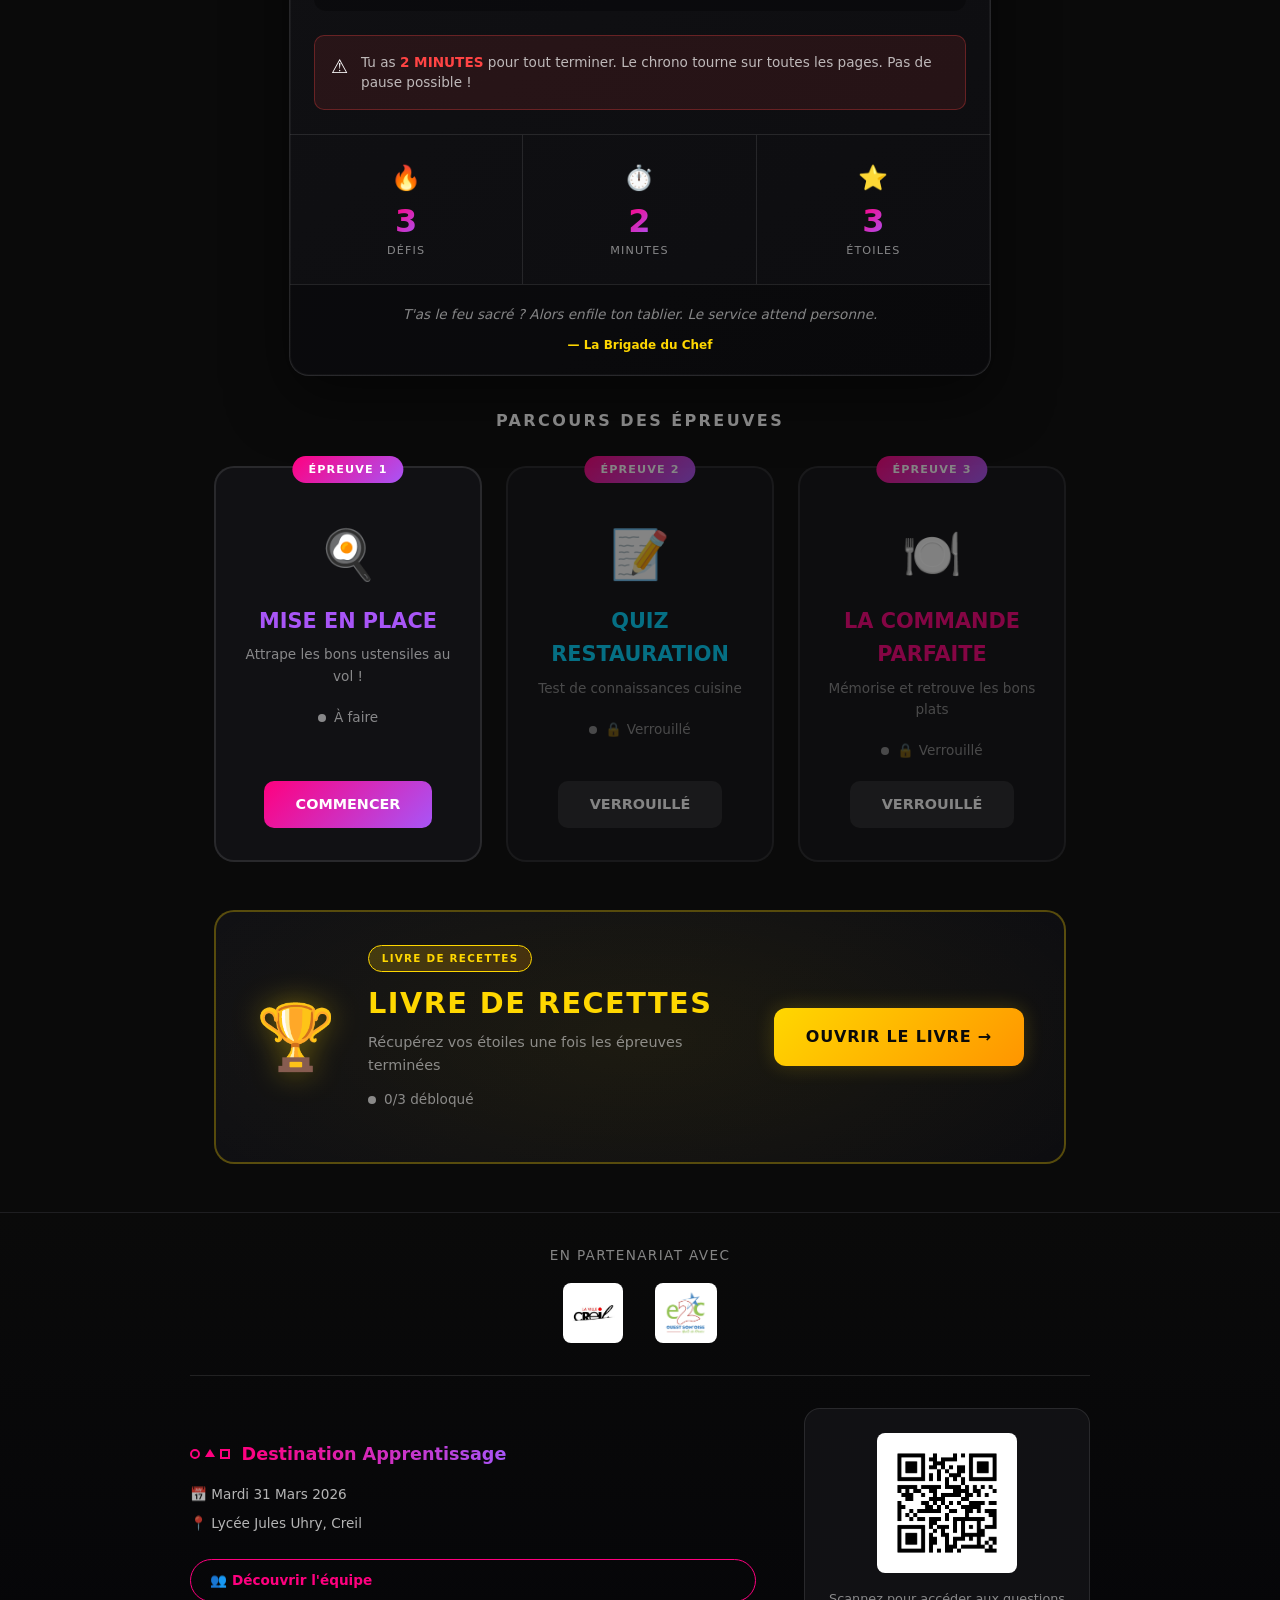
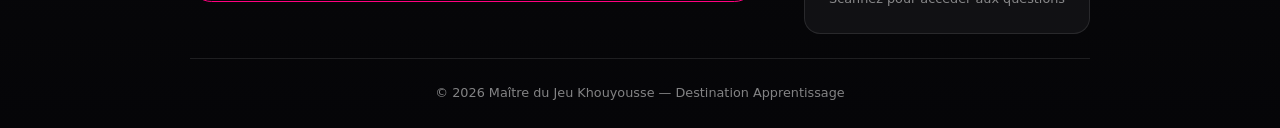
==== commit 042afe93: "Add files via upload" ====
--- a/index.html
+++ b/index.html
@@ -11,6 +11,7 @@
   </audio>
 </head>
 <body>
+
   <div class="page-loader" id="page-loader">
     <div class="loader-content">
       <div class="loader-logo">
@@ -21,9 +22,7 @@
         </div>
       </div>
       <div class="loader-text">DESTINATION APPRENTISSAGE</div>
-      <div class="loader-bar">
-        <div class="loader-progress"></div>
-      </div>
+      <div class="loader-bar"><div class="loader-progress"></div></div>
       <div class="loader-status">Ouverture des cuisines...</div>
     </div>
   </div>
@@ -73,168 +72,117 @@
       <div class="card">
         <h2>📋 RÈGLES DU JEU</h2>
         <ul class="rules-list">
-          <li>Découvrez d'abord le <strong>scénario</strong> pour comprendre votre mission</li>
-          <li>Complétez les 3 épreuves dans l'ordre pour débloquer vos récompenses</li>
+          <li>Complétez les 3 épreuves dans l'ordre pour débloquer vos étoiles</li>
           <li>Chaque épreuve réussie débloque une étoile dans le livre de recettes</li>
-          <li>Les timers ne peuvent être lancés qu'une seule fois</li>
-          <li><strong class="warning">⚠️ Si vous quittez pendant un timer, l'épreuve est automatiquement échouée !</strong></li>
+          <li><strong class="warning">⚠️ Vous avez 2 minutes pour TOUT terminer — le chrono tourne dès la 1ère épreuve !</strong></li>
         </ul>
       </div>
     </section>
 
-    <section class="main-game-section">
-      <div class="main-game-layout">
-        <div class="main-col-left">
-          <div class="briefing-card-index">
-            <div class="briefing-header">
-              <div class="briefing-icon">
-                <span class="icon-ring"></span>
-                <span class="icon-center">👨‍🍳</span>
-              </div>
-              <div class="briefing-title">
-                <span class="briefing-label" style="color: #ff6b35;">CARNET DE BRIGADE</span>
-                <h3 style="color: #ff6b35;">ORDRE DE SERVICE</h3>
-              </div>
-              <div class="briefing-stamp" style="color: #ff6b35;">LA BRIGADE</div>
+    <section class="briefing-section-centered">
+      <div class="briefing-card-index">
+        <div class="briefing-header">
+          <div class="briefing-icon">
+            <span class="icon-ring"></span>
+            <span class="icon-center">👨‍🍳</span>
+          </div>
+          <div class="briefing-title">
+            <span class="briefing-label" style="color: #ff6b35;">CARNET DE BRIGADE</span>
+            <h3 style="color: #ff6b35;">ORDRE DE SERVICE</h3>
+          </div>
+          <div class="briefing-stamp" style="color: #ff6b35;">LA BRIGADE</div>
+        </div>
+        <div class="briefing-body">
+          <p class="briefing-intro">
+            <strong>Commis,</strong> le Chef t'a repéré(e) et te donne ta chance. Le restaurant du <span class="highlight">Lycée Jules Uhry</span> ouvre ce soir pour un service exceptionnel. C'est TOI qui dois prouver que tu as ta place dans la brigade !
+          </p>
+          <div class="briefing-objectives">
+            <h4>🎯 ÉTAPES DU SERVICE</h4>
+            <ul>
+              <li><span class="obj-number">01</span> Lance la première épreuve — le chrono global démarre</li>
+              <li><span class="obj-number">02</span> Réussis les 3 épreuves avant que le temps s'écoule</li>
+              <li><span class="obj-number">03</span> Débloque tes étoiles dans le livre de recettes</li>
+            </ul>
+          </div>
+          <div class="briefing-warning">
+            <span class="warning-icon">⚠️</span>
+            <p>Tu as <strong>2 MINUTES</strong> pour tout terminer. Le chrono tourne sur toutes les pages. Pas de pause possible !</p>
+          </div>
+        </div>
+        <div class="briefing-stats">
+          <div class="stat-card">
+            <span class="stat-icon">🔥</span>
+            <span class="stat-number">3</span>
+            <span class="stat-text">DÉFIS</span>
+          </div>
+          <div class="stat-card">
+            <span class="stat-icon">⏱️</span>
+            <span class="stat-number">2</span>
+            <span class="stat-text">MINUTES</span>
+          </div>
+          <div class="stat-card">
+            <span class="stat-icon">⭐</span>
+            <span class="stat-number">3</span>
+            <span class="stat-text">ÉTOILES</span>
+          </div>
+        </div>
+        <div class="briefing-footer">
+          <p>T'as le feu sacré ? Alors enfile ton tablier. Le service attend personne.</p>
+          <span class="footer-signature">— La Brigade du Chef</span>
+        </div>
+      </div>
+    </section>
+
+    <section class="epreuves-section">
+      <h2 class="epreuves-title">PARCOURS DES ÉPREUVES</h2>
+      <div class="epreuves-row">
+        <div class="epreuve-card" id="card-enigme1">
+          <div class="epreuve-badge">ÉPREUVE 1</div>
+          <div class="epreuve-icon">🍳</div>
+          <h3 class="purple">MISE EN PLACE</h3>
+          <p>Attrape les bons ustensiles au vol !</p>
+          <div class="epreuve-status" id="status-enigme1">
+            <span class="status-dot"></span><span>À faire</span>
+          </div>
+          <a href="enigme1.html" class="epreuve-btn" id="btn-enigme1">COMMENCER</a>
+        </div>
+        <div class="epreuve-card locked" id="card-quiz">
+          <div class="epreuve-badge">ÉPREUVE 2</div>
+          <div class="epreuve-icon">📝</div>
+          <h3 class="cyan">QUIZ RESTAURATION</h3>
+          <p>Test de connaissances cuisine</p>
+          <div class="epreuve-status" id="status-quiz">
+            <span class="status-dot"></span><span>🔒 Verrouillé</span>
+          </div>
+          <a href="quiz.html" class="epreuve-btn disabled" id="btn-quiz">VERROUILLÉ</a>
+        </div>
+        <div class="epreuve-card locked" id="card-enigma">
+          <div class="epreuve-badge">ÉPREUVE 3</div>
+          <div class="epreuve-icon">🍽️</div>
+          <h3 class="pink">LA COMMANDE PARFAITE</h3>
+          <p>Mémorise et retrouve les bons plats</p>
+          <div class="epreuve-status" id="status-enigma">
+            <span class="status-dot"></span><span>🔒 Verrouillé</span>
+          </div>
+          <a href="enigme.html" class="epreuve-btn disabled" id="btn-enigma">VERROUILLÉ</a>
+        </div>
+      </div>
+    </section>
+
+    <section class="coffre-section-index">
+      <div class="coffre-banner">
+        <div class="coffre-banner-glow"></div>
+        <div class="coffre-banner-inner">
+          <div class="coffre-banner-icon">🏆</div>
+          <div class="coffre-banner-info">
+            <span class="coffre-banner-tag">LIVRE DE RECETTES</span>
+            <h2>LIVRE DE RECETTES</h2>
+            <p>Récupérez vos étoiles une fois les épreuves terminées</p>
+            <div class="epreuve-status" id="status-coffre">
+              <span class="status-dot"></span><span>0/3 débloqué</span>
             </div>
-            
-            <div class="briefing-body">
-              <p class="briefing-intro">
-                <strong>Commis,</strong> le Chef t'a repéré(e) et te donne ta chance. Le restaurant du <span class="highlight">Lycée Jules Uhry</span> ouvre ce soir pour un service exceptionnel. C'est TOI qui dois prouver que tu as ta place dans la brigade !
-              </p>
-              
-              <div class="briefing-objectives">
-                <h4>🎯 ÉTAPES DU SERVICE</h4>
-                <ul>
-                  <li><span class="obj-number">01</span> Découvre le scénario et comprends la situation</li>
-                  <li><span class="obj-number">02</span> Réussis les épreuves de la brigade chronométrées</li>
-                  <li><span class="obj-number">03</span> Débloque tes étoiles dans le livre de recettes</li>
-                </ul>
-              </div>
-
-              <div class="briefing-warning">
-                <span class="warning-icon">⚠️</span>
-                <p>Le chrono tourne. Si tu quittes la cuisine pendant un défi, c'est <strong>GAME OVER</strong> pour cette épreuve !</p>
-              </div>
-            </div>
-
-            <div class="briefing-stats">
-              <div class="stat-card">
-                <span class="stat-icon">📖</span>
-                <span class="stat-number">1</span>
-                <span class="stat-text">HISTOIRE</span>
-              </div>
-              <div class="stat-card">
-                <span class="stat-icon">🔥</span>
-                <span class="stat-number">3</span>
-                <span class="stat-text">DÉFIS</span>
-              </div>
-              <div class="stat-card">
-                <span class="stat-icon">⭐</span>
-                <span class="stat-number">2</span>
-                <span class="stat-text">ÉTOILES</span>
-              </div>
-            </div>
-
-            <div class="briefing-footer">
-              <p>T'as le feu sacré ? Alors enfile ton tablier. Le service attend personne.</p>
-              <span class="footer-signature">— La Brigade du Chef</span>
-            </div>
-          </div>
-        </div>
-
-        <div class="main-col-right">
-          <div class="slider-section-inline">
-            <h2 class="section-title">PARCOURS DES ÉPREUVES</h2>
-            
-            <div class="slider-container">
-              <button class="slider-btn prev" id="btn-prev">‹</button>
-              
-              <div class="slider-viewport">
-                <div class="slider-track" id="slider-track">
-                  <div class="slide" data-index="0">
-                    <div class="slide-card scenario-card" id="card-scenario">
-                      <div class="slide-badge">CONTEXTE</div>
-                      <div class="slide-icon">📖</div>
-                      <h3 class="purple">SCÉNARIO</h3>
-                      <p>Découvrez la brigade</p>
-                      <div class="slide-status" id="status-scenario">
-                        <span class="status-dot"></span>
-                        <span>À découvrir</span>
-                      </div>
-                      <a href="scenario.html" class="slide-btn" id="btn-scenario">DÉCOUVRIR</a>
-                    </div>
-                  </div>
-
-                  <div class="slide" data-index="1">
-                    <div class="slide-card" id="card-enigme1">
-                      <div class="slide-badge">ÉPREUVE 1</div>
-                      <div class="slide-icon">🍳</div>
-                      <h3 class="purple">INVENTAIRE CUISINE</h3>
-                      <p>Identifie les bases de la cuisine</p>
-                      <div class="slide-status" id="status-enigme1">
-                        <span class="status-dot"></span>
-                        <span>À faire</span>
-                      </div>
-                      <a href="enigme1.html" class="slide-btn" id="btn-enigme1">COMMENCER</a>
-                    </div>
-                  </div>
-
-                  <div class="slide" data-index="2">
-                    <div class="slide-card locked" id="card-quiz">
-                      <div class="slide-badge">ÉPREUVE 2</div>
-                      <div class="slide-icon">📝</div>
-                      <h3 class="cyan">QUIZ RESTAURATION</h3>
-                      <p>Test de connaissances</p>
-                      <div class="slide-status" id="status-quiz">
-                        <span class="status-dot"></span>
-                        <span>🔒 Verrouillé</span>
-                      </div>
-                      <a href="quiz.html" class="slide-btn disabled" id="btn-quiz">VERROUILLÉ</a>
-                    </div>
-                  </div>
-
-                  <div class="slide" data-index="3">
-                    <div class="slide-card locked" id="card-enigma">
-                      <div class="slide-badge">ÉPREUVE 3</div>
-                      <div class="slide-icon">⭐</div>
-                      <h3 class="pink">SERVICE FINAL</h3>
-                      <p>Le grand service</p>
-                      <div class="slide-status" id="status-enigma">
-                        <span class="status-dot"></span>
-                        <span>🔒 Verrouillé</span>
-                      </div>
-                      <a href="enigme.html" class="slide-btn disabled" id="btn-enigma">VERROUILLÉ</a>
-                    </div>
-                  </div>
-
-                  <div class="slide" data-index="4">
-                    <div class="slide-card coffre" id="card-coffre">
-                      <div class="slide-badge gold">FINAL</div>
-                      <div class="slide-icon">🏆</div>
-                      <h3 class="gold">LIVRE DE RECETTES</h3>
-                      <p>Récupérez vos étoiles</p>
-                      <div class="slide-status" id="status-coffre">
-                        <span class="status-dot"></span>
-                        <span>0/3 débloqué</span>
-                      </div>
-                      <a href="coffre.html" class="slide-btn gold">OUVRIR</a>
-                    </div>
-                  </div>
-                </div>
-              </div>
-              
-              <button class="slider-btn next" id="btn-next">›</button>
-            </div>
-
-            <div class="slider-dots" id="slider-dots">
-              <span class="dot active" data-index="0"></span>
-              <span class="dot" data-index="1"></span>
-              <span class="dot" data-index="2"></span>
-              <span class="dot" data-index="3"></span>
-              <span class="dot" data-index="4"></span>
-            </div>
-          </div>
+          </div>
+          <a href="coffre.html" class="coffre-banner-btn">OUVRIR LE LIVRE →</a>
         </div>
       </div>
     </section>
@@ -266,7 +214,7 @@
         <div class="footer-qr">
           <div class="qr-box">
             <div class="qr-placeholder" id="qr-code">
-              <img src="qrcode.png" alt="QR Code - Accéder au jeu" class="qr-img">
+              <img src="qrcode.png" alt="QR Code" class="qr-img">
             </div>
             <p class="qr-label">Scannez pour accéder aux questions</p>
           </div>
@@ -280,6 +228,7 @@
 
   <script src="loader.js"></script>
   <script src="gameState.js"></script>
+  <script src="globalTimer.js"></script>
   <script src="index.js"></script>
   <script src="music.js"></script>
 </body>
--- a/styles.css
+++ b/styles.css
@@ -55,6 +55,10 @@
 .symbol.circle { width: 12px; height: 12px; border: 2px solid var(--pink); border-radius: 50%; }
 .symbol.triangle { width: 0; height: 0; border-left: 6px solid transparent; border-right: 6px solid transparent; border-bottom: 10px solid var(--pink); }
 .symbol.square { width: 12px; height: 12px; border: 2px solid var(--pink); }
+.symbol.cross { width: 12px; height: 12px; position: relative; }
+.symbol.cross::before, .symbol.cross::after { content: ''; position: absolute; background: var(--pink); border-radius: 1px; width: 2px; height: 100%; top: 50%; left: 50%; }
+.symbol.cross::before { transform: translate(-50%, -50%) rotate(45deg); }
+.symbol.cross::after { transform: translate(-50%, -50%) rotate(-45deg); }
 
 .logo-text {
   font-size: 0.95rem;
@@ -1294,6 +1298,35 @@
   animation-delay: 0.4s;
 }
 
+.loader-symbol.cross {
+  width: 35px;
+  height: 35px;
+  position: relative;
+  animation-delay: 0.6s;
+}
+
+.loader-symbol.cross::before,
+.loader-symbol.cross::after {
+  content: '';
+  position: absolute;
+  background: var(--pink);
+  border-radius: 2px;
+  top: 50%;
+  left: 50%;
+}
+
+.loader-symbol.cross::before {
+  width: 4px;
+  height: 100%;
+  transform: translate(-50%, -50%) rotate(45deg);
+}
+
+.loader-symbol.cross::after {
+  width: 4px;
+  height: 100%;
+  transform: translate(-50%, -50%) rotate(-45deg);
+}
+
 @keyframes pulse-symbol {
   0%, 100% { transform: scale(1); opacity: 1; }
   50% { transform: scale(1.2); opacity: 0.7; }
@@ -1418,6 +1451,9 @@
 .footer-logo .symbol.circle { width: 10px; height: 10px; border-width: 2px; }
 .footer-logo .symbol.triangle { border-left-width: 5px; border-right-width: 5px; border-bottom-width: 8px; }
 .footer-logo .symbol.square { width: 10px; height: 10px; border-width: 2px; }
+.footer-logo .symbol.cross { width: 10px; height: 10px; }
+.footer-logo .symbol.cross::before { width: 2px; }
+.footer-logo .symbol.cross::after { height: 2px; }
 
 .footer-title {
   font-size: 1.1rem;
@@ -2949,3 +2985,1021 @@
   color: var(--red);
 }
 
+
+/* ==========================================
+   GLOBAL TIMER BAR
+   ========================================== */
+.global-timer-bar {
+  position: fixed;
+  top: 56px;
+  left: 0;
+  right: 0;
+  z-index: 99;
+  background: rgba(10, 10, 15, 0.95);
+  backdrop-filter: blur(10px);
+  border-bottom: 1px solid var(--border);
+  padding: 0.5rem 1.5rem;
+  transition: all 0.3s;
+}
+
+.global-timer-inner {
+  max-width: 1200px;
+  margin: 0 auto;
+  display: flex;
+  align-items: center;
+  gap: 1rem;
+}
+
+.global-timer-left {
+  display: flex;
+  align-items: center;
+  gap: 0.5rem;
+  flex-shrink: 0;
+}
+
+.global-timer-icon {
+  font-size: 1.1rem;
+}
+
+.global-timer-label {
+  font-size: 0.65rem;
+  font-weight: 700;
+  letter-spacing: 0.12em;
+  color: var(--gray);
+  text-transform: uppercase;
+}
+
+.global-timer-display {
+  font-size: 1.6rem;
+  font-weight: 800;
+  font-family: 'Courier New', monospace;
+  background: linear-gradient(135deg, var(--pink), var(--purple));
+  -webkit-background-clip: text;
+  -webkit-text-fill-color: transparent;
+  flex-shrink: 0;
+  min-width: 70px;
+  text-align: center;
+}
+
+.global-timer-progress {
+  flex: 1;
+  height: 4px;
+  background: rgba(255, 255, 255, 0.1);
+  border-radius: 2px;
+  overflow: hidden;
+}
+
+.global-timer-fill {
+  height: 100%;
+  background: linear-gradient(90deg, var(--pink), var(--purple), var(--cyan));
+  border-radius: 2px;
+  transition: width 0.5s linear;
+}
+
+/* Timer en attente */
+.global-timer-bar.waiting {
+  opacity: 0.6;
+}
+
+.global-timer-bar.waiting .global-timer-display {
+  background: var(--gray);
+  -webkit-background-clip: text;
+  -webkit-text-fill-color: transparent;
+}
+
+.global-timer-bar.waiting .global-timer-fill {
+  background: var(--gray);
+}
+
+/* Timer warning (<60s) */
+.global-timer-bar.warning-state {
+  border-bottom-color: rgba(255, 215, 0, 0.4);
+}
+
+.global-timer-bar.warning-state .global-timer-display {
+  background: linear-gradient(135deg, var(--gold), #ff9500);
+  -webkit-background-clip: text;
+  -webkit-text-fill-color: transparent;
+}
+
+.global-timer-bar.warning-state .global-timer-fill {
+  background: linear-gradient(90deg, var(--gold), #ff9500);
+}
+
+/* Timer danger (<30s) */
+.global-timer-bar.danger {
+  border-bottom-color: rgba(255, 68, 68, 0.5);
+  animation: timer-pulse 1s ease-in-out infinite;
+}
+
+@keyframes timer-pulse {
+  0%, 100% { background: rgba(10, 10, 15, 0.95); }
+  50% { background: rgba(255, 68, 68, 0.1); }
+}
+
+.global-timer-bar.danger .global-timer-display {
+  background: var(--red);
+  -webkit-background-clip: text;
+  -webkit-text-fill-color: transparent;
+  animation: timer-blink 0.5s ease-in-out infinite;
+}
+
+@keyframes timer-blink {
+  0%, 100% { opacity: 1; }
+  50% { opacity: 0.5; }
+}
+
+.global-timer-bar.danger .global-timer-fill {
+  background: var(--red);
+}
+
+.global-timer-bar.danger .global-timer-label {
+  color: var(--red);
+}
+
+/* Timer expiré */
+.global-timer-bar.expired {
+  border-bottom-color: var(--red);
+  animation: none;
+  background: rgba(255, 68, 68, 0.08);
+}
+
+.global-timer-bar.expired .global-timer-display {
+  background: var(--red);
+  -webkit-background-clip: text;
+  -webkit-text-fill-color: transparent;
+  animation: none;
+  opacity: 0.7;
+}
+
+.global-timer-bar.expired .global-timer-label {
+  color: var(--red);
+}
+
+/* Timer terminé (toutes épreuves complétées) */
+.global-timer-bar.completed {
+  border-bottom-color: rgba(0, 255, 136, 0.3);
+  animation: none;
+}
+
+.global-timer-bar.completed .global-timer-display {
+  background: var(--green);
+  -webkit-background-clip: text;
+  -webkit-text-fill-color: transparent;
+  animation: none;
+}
+
+.global-timer-bar.completed .global-timer-label {
+  color: var(--green);
+}
+
+.global-timer-bar.completed .global-timer-fill {
+  background: var(--green);
+}
+
+/* Ajuster le padding-top de toutes les pages pour le timer bar */
+.main-container {
+  padding-top: 100px;
+}
+
+.game-page {
+  padding-top: 110px;
+}
+
+/* Responsive timer bar */
+@media (max-width: 600px) {
+  .global-timer-bar {
+    padding: 0.4rem 1rem;
+    top: 50px;
+  }
+
+  .global-timer-label {
+    display: none;
+  }
+
+  .global-timer-display {
+    font-size: 1.3rem;
+  }
+
+  .global-timer-inner {
+    gap: 0.75rem;
+  }
+
+  .main-container {
+    padding-top: 90px;
+  }
+
+  .game-page {
+    padding-top: 100px;
+  }
+}
+
+/* ==========================================
+   BRIEFING CENTRÉ (index)
+   ========================================== */
+.briefing-section-centered {
+  max-width: 750px;
+  margin: 0 auto 2rem;
+  padding: 0 1.5rem;
+}
+
+.briefing-section-centered .briefing-card-index {
+  width: 100%;
+}
+
+/* ==========================================
+   ÉPREUVES EN GRILLE (index)
+   ========================================== */
+.epreuves-section {
+  max-width: 900px;
+  margin: 0 auto 3rem;
+  padding: 0 1.5rem;
+}
+
+.epreuves-title {
+  text-align: center;
+  font-size: 1rem;
+  color: var(--gray);
+  letter-spacing: 0.15em;
+  margin-bottom: 2rem;
+  text-transform: uppercase;
+}
+
+.epreuves-grid,
+.epreuves-row {
+  display: grid;
+  grid-template-columns: repeat(3, 1fr);
+  gap: 1.5rem;
+}
+
+.epreuve-card {
+  background: var(--bg-card);
+  border: 2px solid var(--border);
+  border-radius: 20px;
+  padding: 2rem 1.5rem;
+  text-align: center;
+  position: relative;
+  transition: all 0.3s;
+  display: flex;
+  flex-direction: column;
+  align-items: center;
+}
+
+.epreuve-card:hover {
+  border-color: var(--pink);
+  transform: translateY(-4px);
+  box-shadow: 0 10px 30px rgba(255, 0, 127, 0.15);
+}
+
+.epreuve-card.locked { opacity: 0.5; }
+.epreuve-card.locked:hover { border-color: var(--border); transform: none; box-shadow: none; }
+
+.epreuve-card.epreuve-coffre { border-color: rgba(255, 215, 0, 0.3); }
+.epreuve-card.epreuve-coffre:hover { border-color: var(--gold); box-shadow: 0 10px 30px rgba(255, 215, 0, 0.15); }
+
+.epreuve-badge {
+  position: absolute;
+  top: -12px;
+  left: 50%;
+  transform: translateX(-50%);
+  padding: 0.3rem 1rem;
+  background: linear-gradient(135deg, var(--pink), var(--purple));
+  border-radius: 20px;
+  font-size: 0.7rem;
+  font-weight: 700;
+  letter-spacing: 0.1em;
+  white-space: nowrap;
+}
+
+.epreuve-badge.gold { background: linear-gradient(135deg, var(--gold), #ff9500); }
+
+.epreuve-icon { font-size: 3rem; margin: 1rem 0 0.75rem; }
+
+.epreuve-card h3 { font-size: 1.3rem; margin-bottom: 0.4rem; }
+.epreuve-card h3.pink { color: var(--pink); }
+.epreuve-card h3.cyan { color: var(--cyan); }
+.epreuve-card h3.purple { color: var(--purple); }
+.epreuve-card h3.gold { color: var(--gold); }
+
+.epreuve-card p { color: var(--gray); font-size: 0.85rem; margin-bottom: 1.2rem; }
+
+.epreuve-status {
+  display: flex;
+  align-items: center;
+  justify-content: center;
+  gap: 0.5rem;
+  margin-bottom: 1.2rem;
+  font-size: 0.85rem;
+  color: var(--gray);
+}
+
+.epreuve-btn {
+  display: inline-block;
+  padding: 0.75rem 2rem;
+  background: linear-gradient(135deg, var(--pink), var(--purple));
+  border-radius: 10px;
+  color: white;
+  text-decoration: none;
+  font-size: 0.9rem;
+  font-weight: 600;
+  transition: all 0.3s;
+  margin-top: auto;
+}
+
+.epreuve-btn:hover { transform: scale(1.05); box-shadow: 0 0 25px rgba(255, 0, 127, 0.4); }
+.epreuve-btn.disabled { background: var(--border); pointer-events: none; }
+.epreuve-btn.success { background: var(--green); pointer-events: none; }
+.epreuve-btn.fail { background: var(--red); pointer-events: none; }
+.epreuve-btn.gold { background: linear-gradient(135deg, var(--gold), #ff9500); }
+
+/* ==========================================
+   VALIDATION SECTION (enigme1, enigme)
+   ========================================== */
+.game-validate-section {
+  flex: 1;
+  display: flex;
+  flex-direction: column;
+  justify-content: center;
+  align-items: center;
+  text-align: center;
+  padding: 2rem 1rem;
+}
+
+.game-validate-section .validate-icon {
+  font-size: 3.5rem;
+  margin-bottom: 1.5rem;
+}
+
+.game-validate-section h3 {
+  font-size: 1.3rem;
+  color: var(--white);
+  margin-bottom: 0.75rem;
+}
+
+.game-validate-section p {
+  color: var(--gray);
+  font-size: 0.9rem;
+  margin-bottom: 2rem;
+  line-height: 1.6;
+  max-width: 300px;
+}
+
+.validate-btns {
+  display: flex;
+  flex-direction: column;
+  gap: 1rem;
+  width: 100%;
+  max-width: 280px;
+}
+
+.btn-validate-large {
+  padding: 1rem 1.5rem;
+  font-size: 1rem;
+  font-weight: 700;
+  border-radius: 12px;
+  cursor: pointer;
+  transition: all 0.3s;
+  width: 100%;
+}
+
+.btn-validate-large.btn-success {
+  background: rgba(0, 255, 136, 0.12);
+  border: 2px solid var(--green);
+  color: var(--green);
+}
+
+.btn-validate-large.btn-success:hover {
+  background: var(--green);
+  color: var(--bg);
+  transform: scale(1.03);
+  box-shadow: 0 0 30px rgba(0, 255, 136, 0.3);
+}
+
+.btn-validate-large.btn-fail {
+  background: rgba(255, 68, 68, 0.08);
+  border: 2px solid rgba(255, 68, 68, 0.5);
+  color: var(--red);
+}
+
+.btn-validate-large.btn-fail:hover {
+  background: rgba(255, 68, 68, 0.2);
+  border-color: var(--red);
+  transform: scale(1.02);
+}
+
+/* Responsive */
+@media (max-width: 800px) {
+  .epreuves-grid,
+  .epreuves-row {
+    grid-template-columns: 1fr;
+    gap: 1.5rem;
+  }
+
+  .epreuve-card { padding: 1.5rem 1rem; }
+  .epreuve-icon { font-size: 2.5rem; }
+  .epreuve-card h3 { font-size: 1.1rem; }
+  .briefing-section-centered { padding: 0 1rem; }
+
+  .game-validate-section { padding: 1.5rem 0.5rem; }
+  .game-validate-section .validate-icon { font-size: 2.5rem; margin-bottom: 1rem; }
+  .game-validate-section h3 { font-size: 1.1rem; }
+
+  .coffre-banner-inner {
+    flex-direction: column;
+    text-align: center;
+    gap: 1.5rem;
+  }
+
+  .coffre-banner-icon { font-size: 3rem; }
+  .coffre-banner-btn { width: 100%; text-align: center; }
+}
+
+/* ==========================================
+   COFFRE BANNER SECTION (index)
+   ========================================== */
+.coffre-section-index {
+  max-width: 900px;
+  margin: 0 auto 3rem;
+  padding: 0 1.5rem;
+}
+
+.coffre-banner {
+  position: relative;
+  background: linear-gradient(145deg, var(--bg-card), #0d0d10);
+  border: 2px solid rgba(255, 215, 0, 0.3);
+  border-radius: 20px;
+  overflow: hidden;
+  transition: all 0.3s;
+}
+
+.coffre-banner:hover {
+  border-color: var(--gold);
+  box-shadow: 0 10px 40px rgba(255, 215, 0, 0.15);
+}
+
+.coffre-banner-glow {
+  position: absolute;
+  top: -50%;
+  left: -20%;
+  width: 140%;
+  height: 200%;
+  background: radial-gradient(ellipse at center, rgba(255, 215, 0, 0.06) 0%, transparent 60%);
+  pointer-events: none;
+}
+
+.coffre-banner-inner {
+  position: relative;
+  display: flex;
+  align-items: center;
+  gap: 2rem;
+  padding: 2rem 2.5rem;
+}
+
+.coffre-banner-icon {
+  font-size: 4rem;
+  flex-shrink: 0;
+  filter: drop-shadow(0 0 15px rgba(255, 215, 0, 0.4));
+  animation: coffre-float 3s ease-in-out infinite;
+}
+
+@keyframes coffre-float {
+  0%, 100% { transform: translateY(0); }
+  50% { transform: translateY(-6px); }
+}
+
+.coffre-banner-info {
+  flex: 1;
+}
+
+.coffre-banner-tag {
+  display: inline-block;
+  padding: 0.25rem 0.8rem;
+  background: linear-gradient(135deg, rgba(255, 215, 0, 0.2), rgba(255, 150, 0, 0.2));
+  border: 1px solid var(--gold);
+  border-radius: 20px;
+  font-size: 0.65rem;
+  font-weight: 700;
+  letter-spacing: 0.12em;
+  color: var(--gold);
+  margin-bottom: 0.5rem;
+}
+
+.coffre-banner-info h2 {
+  font-size: 1.8rem;
+  font-weight: 800;
+  color: var(--gold);
+  margin-bottom: 0.3rem;
+  letter-spacing: 0.05em;
+}
+
+.coffre-banner-info p {
+  color: var(--gray);
+  font-size: 0.9rem;
+  margin-bottom: 0.75rem;
+}
+
+.coffre-banner-info .epreuve-status {
+  justify-content: flex-start;
+}
+
+.coffre-banner-btn {
+  display: inline-block;
+  padding: 1rem 2rem;
+  background: linear-gradient(135deg, var(--gold), #ff9500);
+  border-radius: 12px;
+  color: var(--bg);
+  text-decoration: none;
+  font-size: 1rem;
+  font-weight: 700;
+  letter-spacing: 0.05em;
+  transition: all 0.3s;
+  white-space: nowrap;
+  flex-shrink: 0;
+  box-shadow: 0 0 20px rgba(255, 215, 0, 0.2);
+}
+
+.coffre-banner-btn:hover {
+  transform: scale(1.05);
+  box-shadow: 0 0 35px rgba(255, 215, 0, 0.4);
+}
+
+
+/* ==========================================
+   JEU 1 — DRAG & DROP "MONTE TA CAISSE"
+   ========================================== */
+.dd-game-area {
+  padding: 0;
+}
+
+.dd-score-bar {
+  display: flex;
+  justify-content: space-between;
+  align-items: center;
+  padding: 1rem 1.5rem;
+  background: rgba(0, 0, 0, 0.3);
+  border-radius: 12px;
+  margin-bottom: 1.5rem;
+  font-size: 0.9rem;
+}
+
+.dd-score {
+  color: var(--cyan);
+  font-weight: 600;
+}
+
+.dd-errors {
+  color: var(--red);
+  font-weight: 600;
+}
+
+/* Voiture silhouette */
+.dd-car-container {
+  margin-bottom: 2rem;
+}
+
+.dd-car-silhouette {
+  display: grid;
+  grid-template-columns: repeat(3, 1fr);
+  gap: 0.8rem;
+  max-width: 500px;
+  margin: 0 auto;
+  padding: 2rem 1rem;
+  background: rgba(168, 85, 247, 0.05);
+  border: 2px dashed rgba(168, 85, 247, 0.3);
+  border-radius: 20px;
+  position: relative;
+}
+
+.dd-car-silhouette::before {
+  content: '🚗';
+  position: absolute;
+  top: -18px;
+  left: 50%;
+  transform: translateX(-50%);
+  font-size: 1.5rem;
+  background: var(--bg-card);
+  padding: 0 0.5rem;
+}
+
+.dd-drop-zone {
+  min-height: 80px;
+  border: 2px dashed rgba(255, 255, 255, 0.15);
+  border-radius: 12px;
+  display: flex;
+  align-items: center;
+  justify-content: center;
+  transition: all 0.3s;
+  background: rgba(0, 0, 0, 0.2);
+  padding: 0.6rem;
+}
+
+.drop-label {
+  font-size: 0.72rem;
+  color: var(--gray);
+  text-align: center;
+  font-style: italic;
+  line-height: 1.3;
+}
+
+.dd-drop-zone.drag-over {
+  border-color: var(--cyan);
+  background: rgba(0, 212, 255, 0.1);
+  transform: scale(1.05);
+  box-shadow: 0 0 20px rgba(0, 212, 255, 0.2);
+}
+
+.dd-drop-zone.filled.correct {
+  border-color: var(--green);
+  background: rgba(0, 255, 136, 0.12);
+  border-style: solid;
+}
+
+.dd-drop-zone.filled.correct .drop-label {
+  color: var(--green);
+  font-weight: 700;
+  font-size: 0.85rem;
+  font-style: normal;
+}
+
+/* Pièces tray */
+.dd-parts-tray {
+  display: flex;
+  flex-wrap: wrap;
+  gap: 0.6rem;
+  justify-content: center;
+  margin-bottom: 1.5rem;
+}
+
+.dd-part {
+  padding: 0.7rem 1.2rem;
+  background: var(--bg-card);
+  border: 2px solid var(--border);
+  border-radius: 12px;
+  color: var(--white);
+  font-size: 0.9rem;
+  font-weight: 600;
+  cursor: grab;
+  transition: all 0.2s;
+  user-select: none;
+  -webkit-user-select: none;
+  touch-action: none;
+}
+
+.dd-part:hover {
+  border-color: var(--pink);
+  transform: translateY(-2px);
+}
+
+.dd-part.dragging {
+  opacity: 0.4;
+  transform: scale(0.95);
+}
+
+.dd-part.placed {
+  opacity: 0.3;
+  pointer-events: none;
+  transform: scale(0.9);
+}
+
+.dd-part.correct-placed {
+  border-color: var(--green);
+  opacity: 0.3;
+}
+
+.dd-part.intrus-removed {
+  border-color: var(--red);
+  background: rgba(255, 68, 68, 0.1);
+  animation: intrus-out 0.5s ease forwards;
+}
+
+@keyframes intrus-out {
+  to { opacity: 0; transform: scale(0.5) rotate(10deg); }
+}
+
+.dd-part.error-flash {
+  border-color: var(--red) !important;
+  background: rgba(255, 68, 68, 0.15);
+}
+
+.dd-touch-clone {
+  opacity: 0.9;
+  transform: scale(1.1);
+  box-shadow: 0 10px 30px rgba(0, 0, 0, 0.5);
+}
+
+.shake {
+  animation: shake-anim 0.4s ease;
+}
+
+@keyframes shake-anim {
+  0%, 100% { transform: translateX(0); }
+  25% { transform: translateX(-8px); }
+  50% { transform: translateX(8px); }
+  75% { transform: translateX(-4px); }
+}
+
+.dd-hint {
+  text-align: center;
+  color: var(--gray);
+  font-size: 0.85rem;
+}
+
+/* ==========================================
+   JEU 2 — MEMORY "PIÈCES & MÉTIERS"
+   ========================================== */
+.memory-game-area {
+  padding: 0;
+}
+
+.memory-score-bar {
+  display: flex;
+  justify-content: center;
+  align-items: center;
+  gap: 2rem;
+  padding: 1rem 1.5rem;
+  background: rgba(0, 0, 0, 0.3);
+  border-radius: 12px;
+  margin-bottom: 1.5rem;
+}
+
+.memory-stat {
+  font-size: 0.9rem;
+  font-weight: 600;
+  color: var(--cyan);
+}
+
+.memory-grid {
+  display: grid;
+  grid-template-columns: repeat(4, 1fr);
+  gap: 0.7rem;
+  max-width: 550px;
+  margin: 0 auto 1.5rem;
+}
+
+.memory-card {
+  aspect-ratio: 3/4;
+  perspective: 600px;
+  cursor: pointer;
+}
+
+.memory-card-inner {
+  width: 100%;
+  height: 100%;
+  position: relative;
+  transition: transform 0.5s;
+  transform-style: preserve-3d;
+}
+
+.memory-card.flipped .memory-card-inner,
+.memory-card.matched .memory-card-inner {
+  transform: rotateY(180deg);
+}
+
+.memory-card-front,
+.memory-card-back {
+  position: absolute;
+  inset: 0;
+  backface-visibility: hidden;
+  border-radius: 12px;
+  display: flex;
+  align-items: center;
+  justify-content: center;
+  font-weight: 700;
+  border: 2px solid var(--border);
+}
+
+.memory-card-front {
+  background: linear-gradient(135deg, var(--bg-card), #1a1a20);
+  color: var(--pink);
+  font-size: 1.8rem;
+}
+
+.memory-card:hover .memory-card-front {
+  border-color: var(--pink);
+}
+
+.memory-card-back {
+  background: linear-gradient(145deg, #1a1a25, var(--bg-card));
+  transform: rotateY(180deg);
+  font-size: 0.75rem;
+  color: var(--white);
+  text-align: center;
+  padding: 0.4rem;
+  border-color: var(--cyan);
+  line-height: 1.3;
+}
+
+.memory-card.matched .memory-card-back {
+  border-color: var(--green);
+  background: rgba(0, 255, 136, 0.08);
+  box-shadow: 0 0 15px rgba(0, 255, 136, 0.2);
+}
+
+.memory-card.matched {
+  pointer-events: none;
+}
+
+.memory-card.no-match .memory-card-inner {
+  animation: shake-anim 0.3s ease;
+}
+
+.memory-hint {
+  text-align: center;
+  color: var(--gray);
+  font-size: 0.85rem;
+}
+
+@media (max-width: 480px) {
+  .memory-grid {
+    grid-template-columns: repeat(3, 1fr);
+    gap: 0.5rem;
+  }
+
+  .memory-card-back {
+    font-size: 0.65rem;
+    padding: 0.3rem;
+  }
+
+  .memory-score-bar {
+    gap: 1rem;
+    flex-wrap: wrap;
+    justify-content: center;
+  }
+
+  .memory-stat {
+    font-size: 0.8rem;
+  }
+}
+
+/* ==========================================
+   JEU 3 — TRI RAPIDE "DIAGNOSTIC GARAGE"
+   ========================================== */
+.tri-game-area {
+  padding: 0;
+}
+
+.tri-score-bar {
+  display: flex;
+  justify-content: center;
+  align-items: center;
+  gap: 1.5rem;
+  padding: 1rem 1.5rem;
+  background: rgba(0, 0, 0, 0.3);
+  border-radius: 12px;
+  margin-bottom: 2rem;
+  flex-wrap: wrap;
+}
+
+.tri-stat {
+  font-size: 0.9rem;
+  font-weight: 600;
+  color: var(--gray-light);
+}
+
+/* Carte courante */
+.tri-card-zone {
+  display: flex;
+  justify-content: center;
+  margin-bottom: 2rem;
+}
+
+.tri-current-card {
+  background: linear-gradient(145deg, var(--bg-card), #0d0d12);
+  border: 2px solid var(--border);
+  border-radius: 20px;
+  padding: 2.5rem 3rem;
+  text-align: center;
+  min-width: 260px;
+  max-width: 350px;
+  transition: all 0.3s;
+  box-shadow: 0 10px 40px rgba(0, 0, 0, 0.3);
+}
+
+.tri-card-emoji {
+  display: block;
+  font-size: 3.5rem;
+  margin-bottom: 1rem;
+}
+
+.tri-card-text {
+  display: block;
+  font-size: 1.2rem;
+  font-weight: 700;
+  color: var(--white);
+}
+
+.tri-current-card.tri-slide-in {
+  animation: tri-enter 0.3s ease;
+}
+
+@keyframes tri-enter {
+  from { opacity: 0; transform: translateY(20px) scale(0.95); }
+  to { opacity: 1; transform: translateY(0) scale(1); }
+}
+
+.tri-current-card.tri-correct {
+  border-color: var(--green);
+  box-shadow: 0 0 30px rgba(0, 255, 136, 0.3);
+}
+
+.tri-current-card.tri-wrong {
+  border-color: var(--red);
+  box-shadow: 0 0 30px rgba(255, 68, 68, 0.3);
+  animation: shake-anim 0.4s ease;
+}
+
+/* Boutons catégories */
+.tri-buttons {
+  display: grid;
+  grid-template-columns: repeat(3, 1fr);
+  gap: 1rem;
+  max-width: 600px;
+  margin: 0 auto 1.5rem;
+}
+
+.tri-btn {
+  display: flex;
+  flex-direction: column;
+  align-items: center;
+  gap: 0.5rem;
+  padding: 1.2rem 1rem;
+  border-radius: 16px;
+  border: 2px solid var(--border);
+  background: var(--bg-card);
+  color: var(--white);
+  font-size: 0.95rem;
+  font-weight: 700;
+  cursor: pointer;
+  transition: all 0.2s;
+}
+
+.tri-btn-icon {
+  font-size: 2rem;
+}
+
+.tri-btn-meca { border-color: rgba(168, 85, 247, 0.3); }
+.tri-btn-meca:hover { border-color: var(--purple); background: rgba(168, 85, 247, 0.1); transform: translateY(-3px); }
+
+.tri-btn-carro { border-color: rgba(255, 0, 127, 0.3); }
+.tri-btn-carro:hover { border-color: var(--pink); background: rgba(255, 0, 127, 0.1); transform: translateY(-3px); }
+
+.tri-btn-elec { border-color: rgba(0, 212, 255, 0.3); }
+.tri-btn-elec:hover { border-color: var(--cyan); background: rgba(0, 212, 255, 0.1); transform: translateY(-3px); }
+
+.tri-btn.btn-flash-ok {
+  border-color: var(--green) !important;
+  background: rgba(0, 255, 136, 0.2) !important;
+  transform: scale(1.05);
+  box-shadow: 0 0 20px rgba(0, 255, 136, 0.3);
+}
+
+.tri-btn.btn-flash-ko {
+  border-color: var(--red) !important;
+  background: rgba(255, 68, 68, 0.2) !important;
+  animation: shake-anim 0.3s ease;
+}
+
+.tri-btn.btn-flash-hint {
+  border-color: var(--green) !important;
+  background: rgba(0, 255, 136, 0.15) !important;
+  animation: hint-pulse 0.6s ease;
+}
+
+@keyframes hint-pulse {
+  0%, 100% { transform: scale(1); }
+  50% { transform: scale(1.08); }
+}
+
+.tri-hint {
+  text-align: center;
+  color: var(--gray);
+  font-size: 0.85rem;
+}
+
+@media (max-width: 480px) {
+  .tri-current-card {
+    padding: 2rem 1.5rem;
+    min-width: 200px;
+  }
+
+  .tri-card-emoji { font-size: 2.5rem; }
+  .tri-card-text { font-size: 1rem; }
+
+  .tri-buttons {
+    gap: 0.6rem;
+  }
+
+  .tri-btn {
+    padding: 1rem 0.5rem;
+    font-size: 0.8rem;
+  }
+
+  .tri-btn-icon { font-size: 1.5rem; }
+
+  .tri-score-bar {
+    gap: 0.8rem;
+  }
+
+  .tri-stat { font-size: 0.8rem; }
+}
+
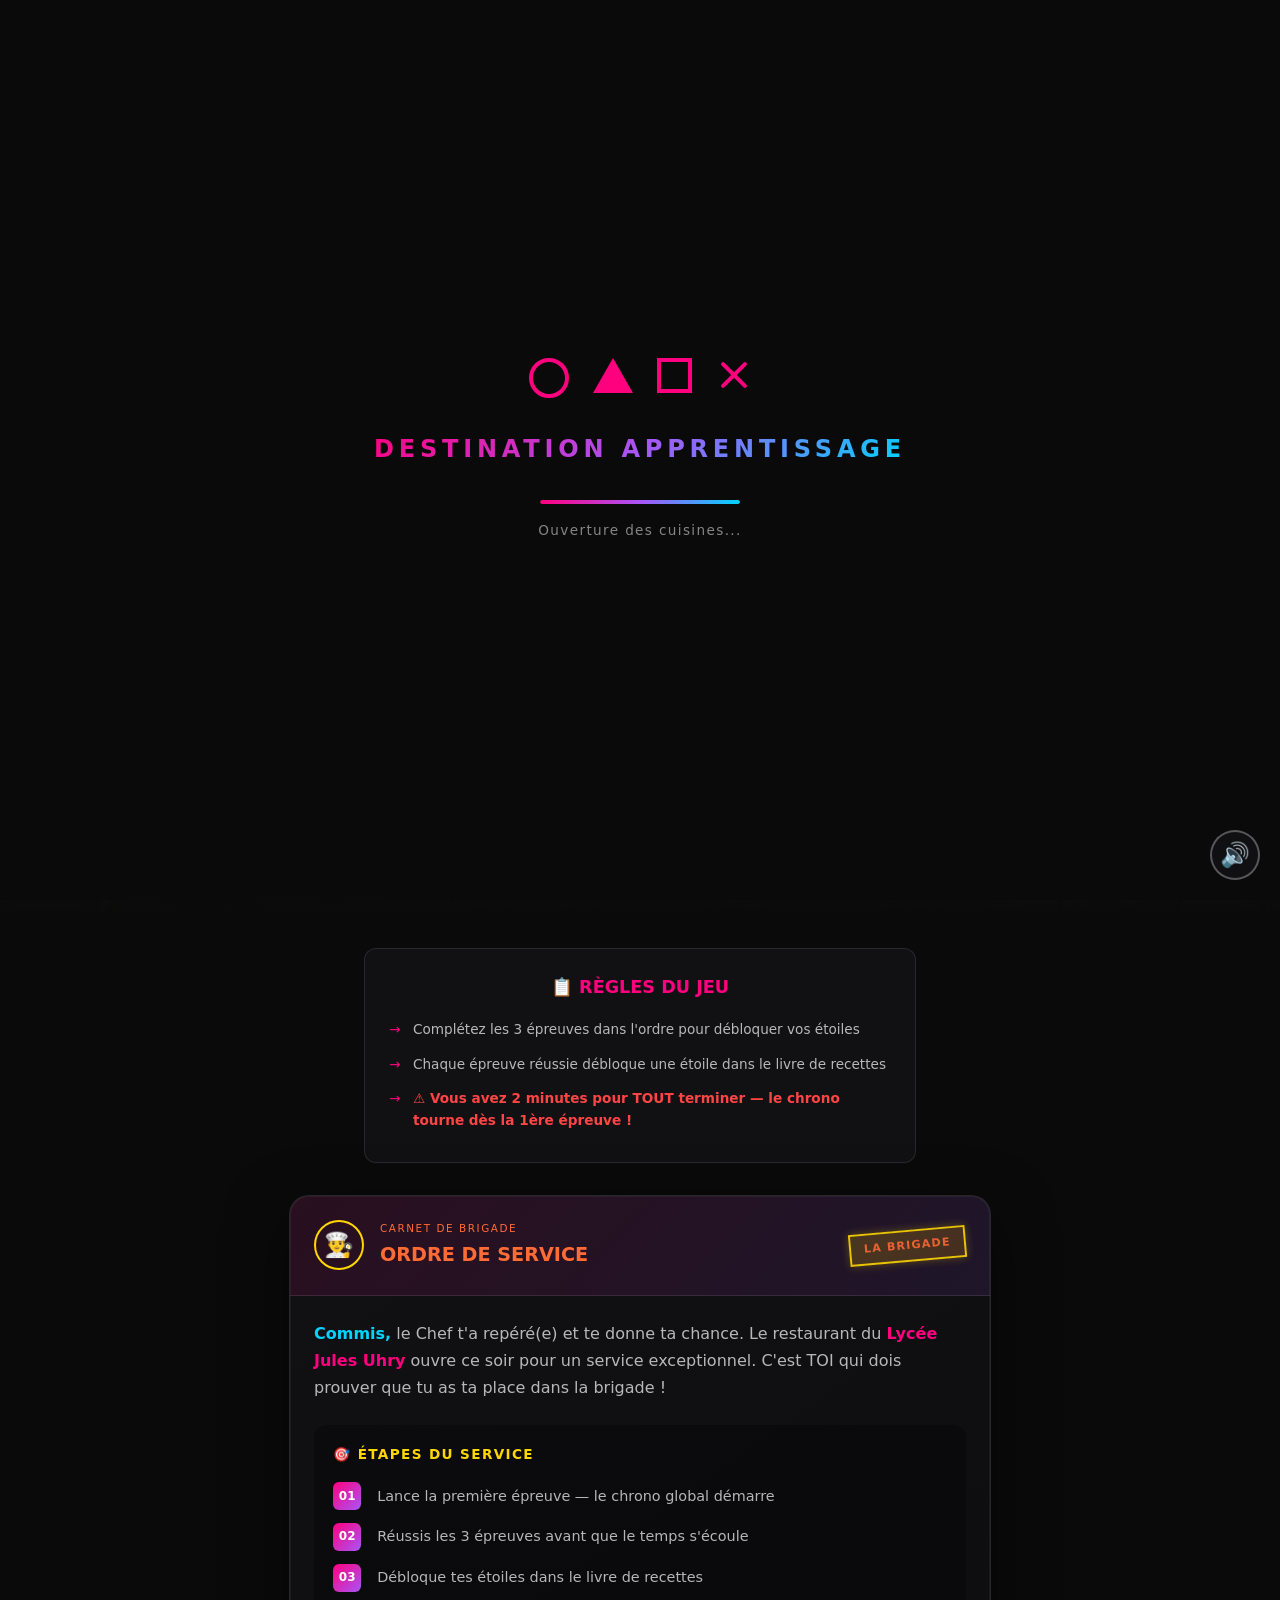
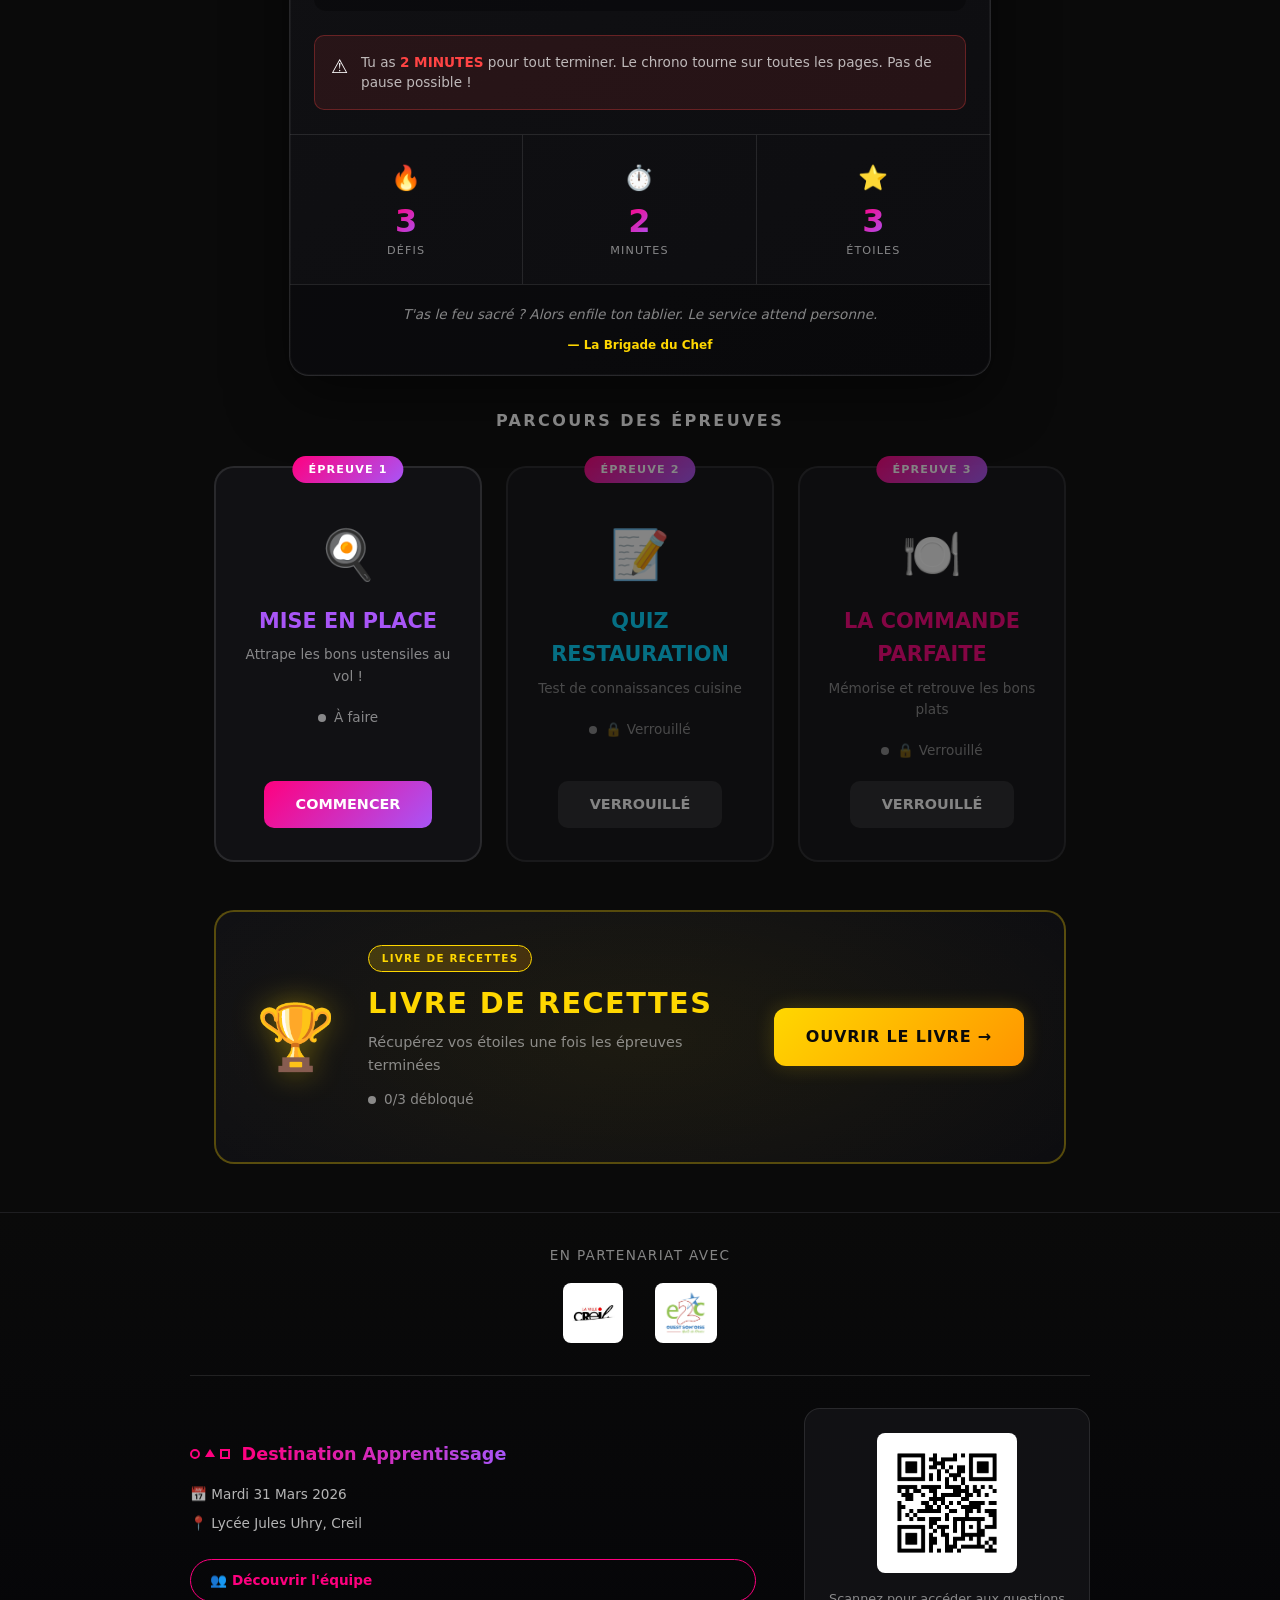
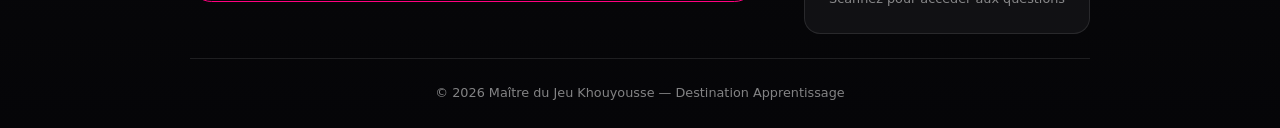
==== commit fd6c9391: "Add files via upload" ====
--- a/index.html
+++ b/index.html
@@ -19,6 +19,8 @@
           <span class="loader-symbol circle"></span>
           <span class="loader-symbol triangle"></span>
           <span class="loader-symbol square"></span>
+          <span class="loader-symbol cross"></span>
+
         </div>
       </div>
       <div class="loader-text">DESTINATION APPRENTISSAGE</div>
@@ -33,6 +35,8 @@
         <span class="symbol circle"></span>
         <span class="symbol triangle"></span>
         <span class="symbol square"></span>
+        <span class="symbol cross"></span>
+
       </div>
       <span class="logo-text">Destination Apprentissage</span>
     </div>
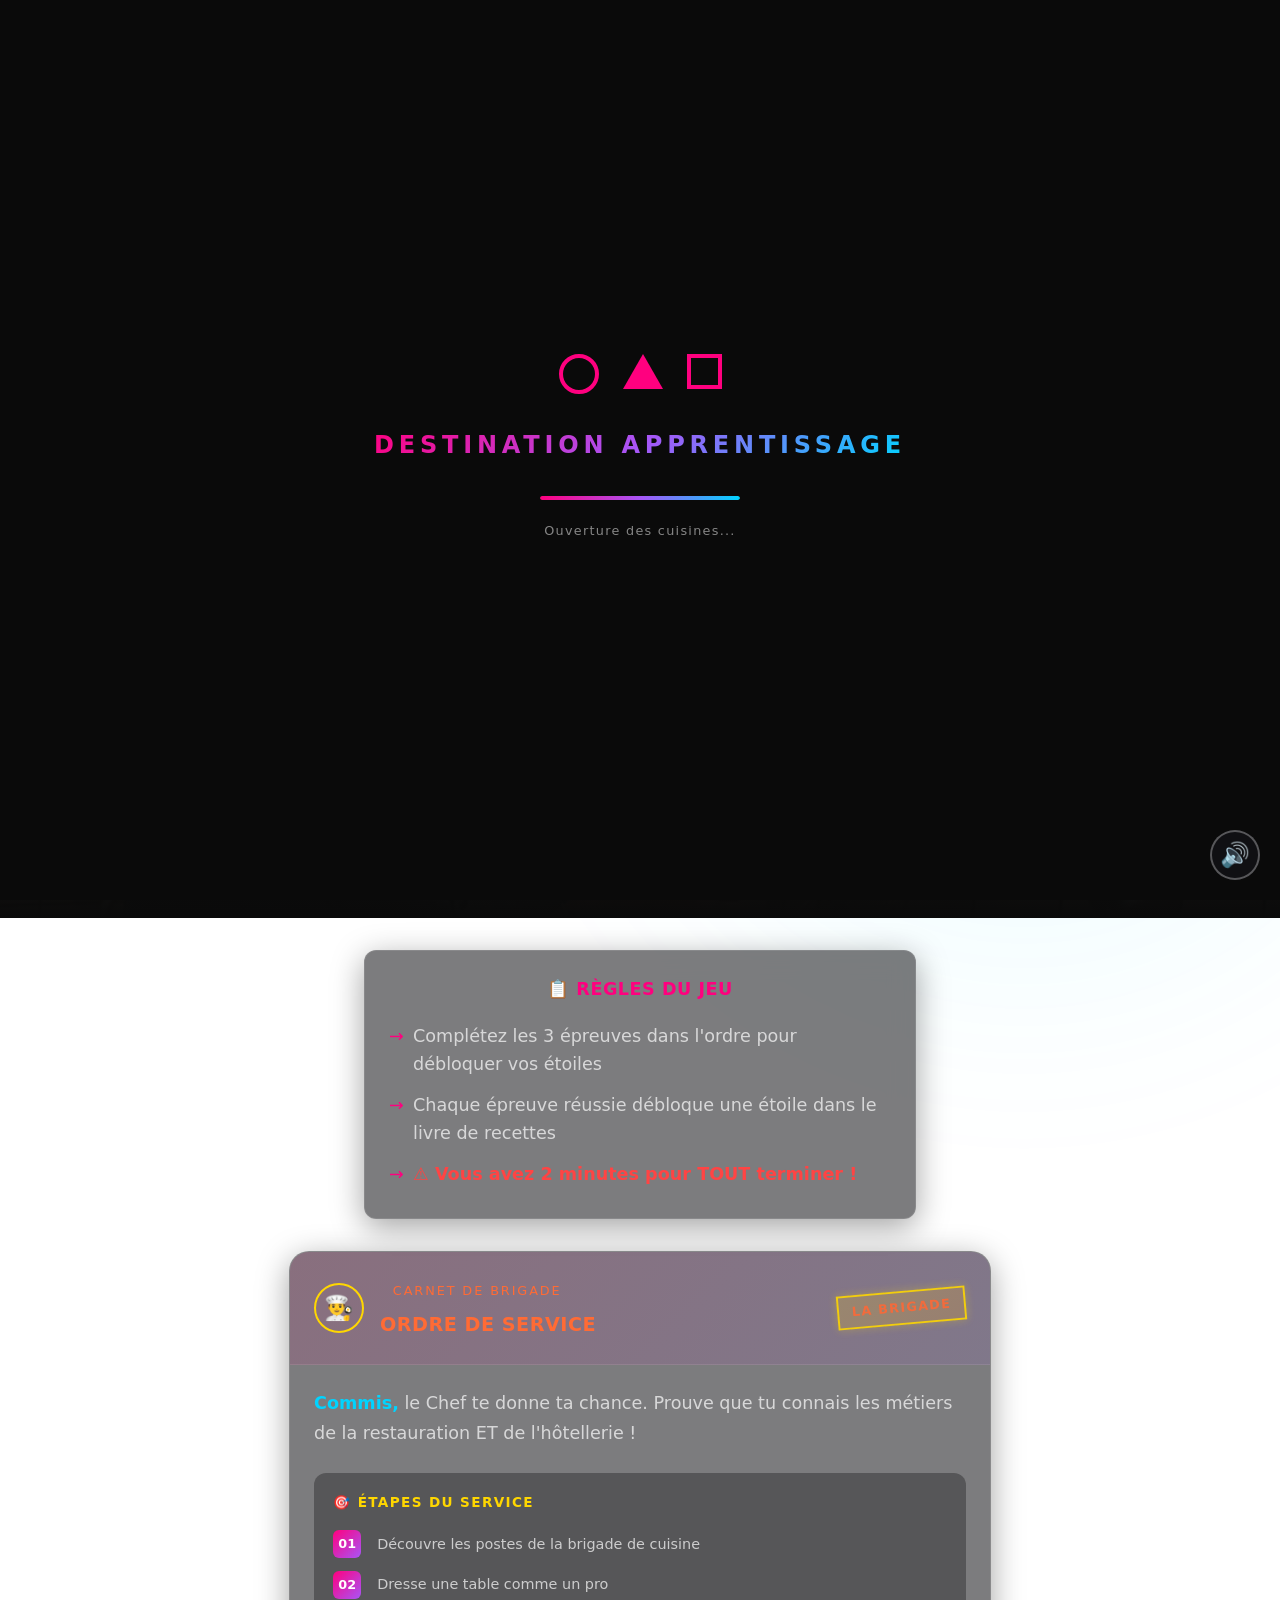
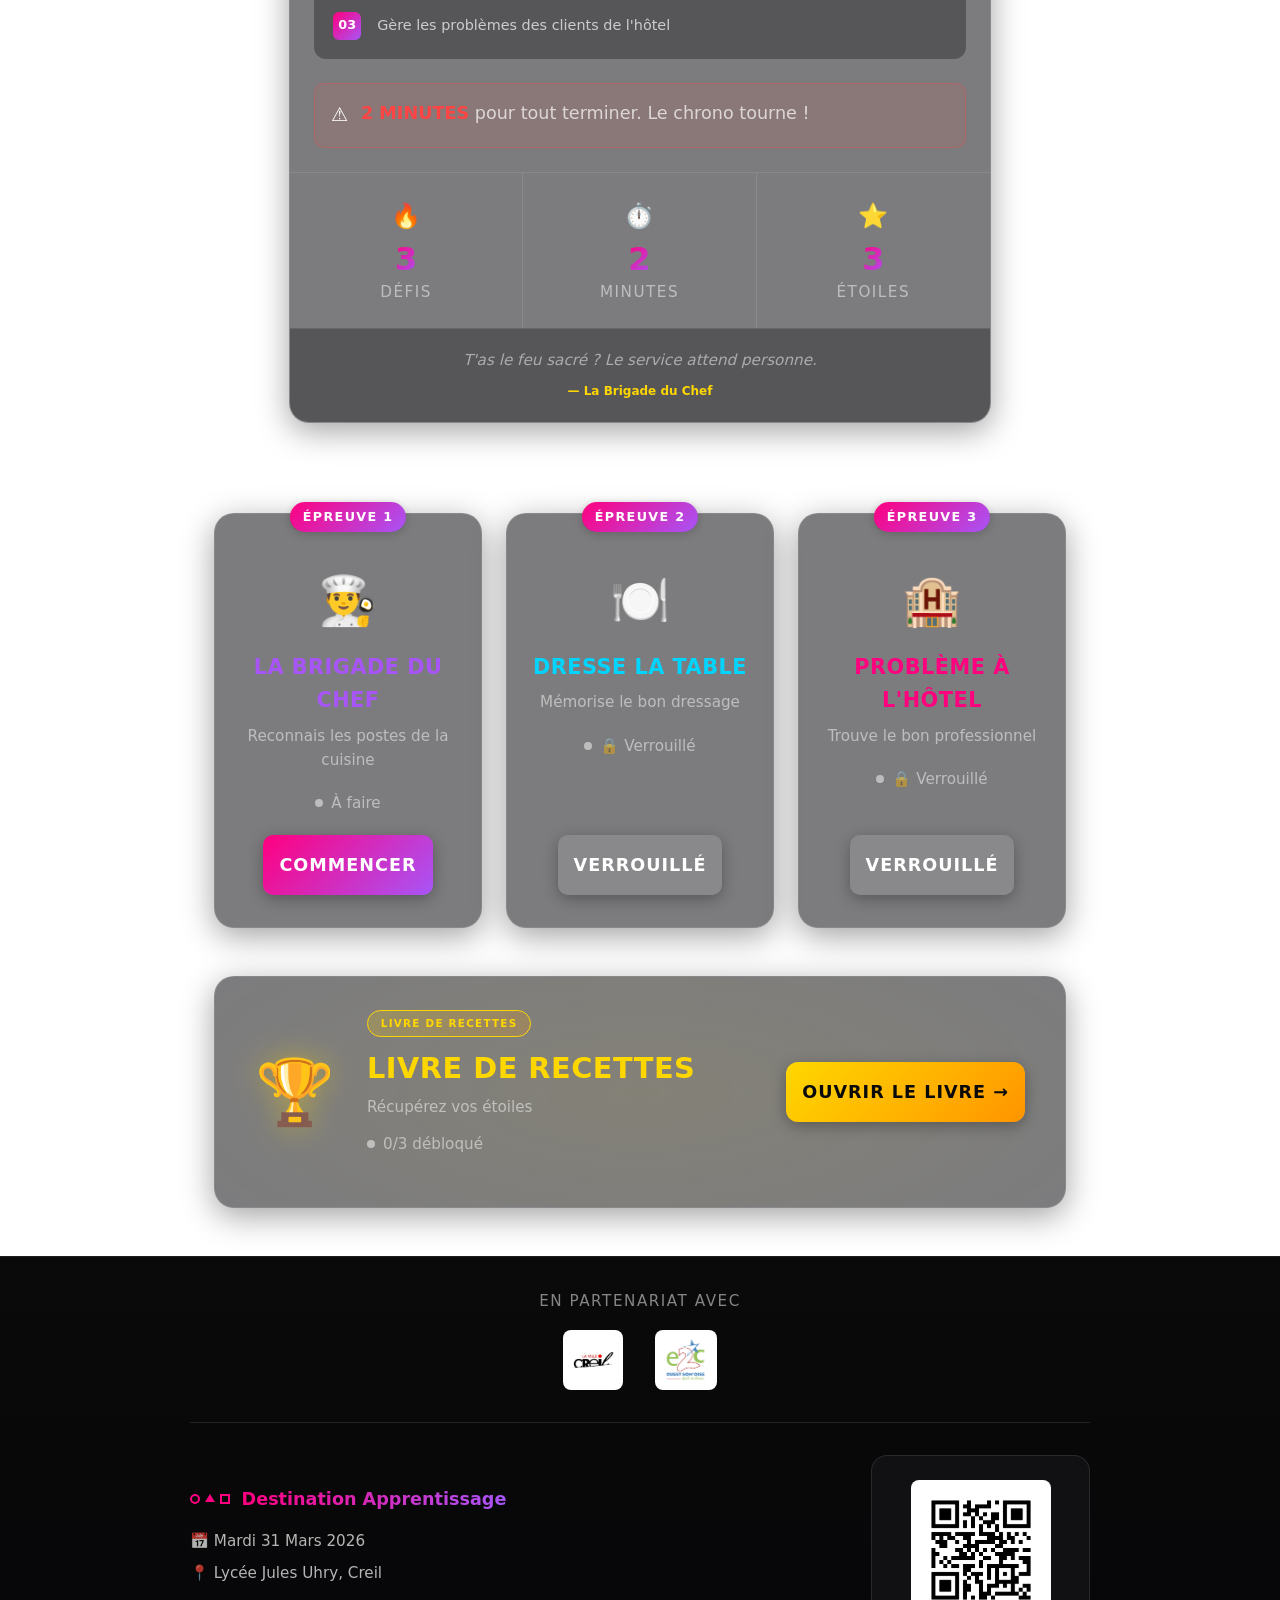
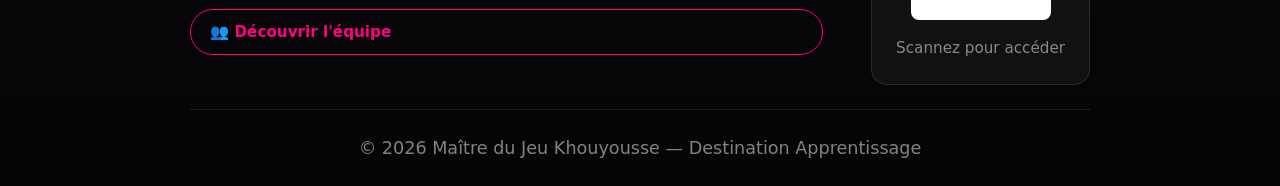
==== commit a6691a11: "Add files via upload" ====
--- a/index.html
+++ b/index.html
@@ -4,10 +4,12 @@
   <meta charset="UTF-8">
   <meta name="viewport" content="width=device-width, initial-scale=1.0">
   <title>Destination Apprentissage - Accueil</title>
-  <link rel="stylesheet" href="styles.css">
-  <link rel="icon" type="image/jpeg" href="favicon.jpeg">
+  
+  <link rel="stylesheet" href="css/styles.css">
+  <link rel="icon" type="image/jpeg" href="img/favicon.jpeg">
+  
   <audio id="bg-music" loop>
-    <source src="music.mp3" type="audio/mpeg">
+    <source src="audio/music.mp3" type="audio/mpeg">
   </audio>
 </head>
 <body>
@@ -19,12 +21,12 @@
           <span class="loader-symbol circle"></span>
           <span class="loader-symbol triangle"></span>
           <span class="loader-symbol square"></span>
-          <span class="loader-symbol cross"></span>
-
         </div>
       </div>
       <div class="loader-text">DESTINATION APPRENTISSAGE</div>
-      <div class="loader-bar"><div class="loader-progress"></div></div>
+      <div class="loader-bar">
+        <div class="loader-progress"></div>
+      </div>
       <div class="loader-status">Ouverture des cuisines...</div>
     </div>
   </div>
@@ -35,8 +37,6 @@
         <span class="symbol circle"></span>
         <span class="symbol triangle"></span>
         <span class="symbol square"></span>
-        <span class="symbol cross"></span>
-
       </div>
       <span class="logo-text">Destination Apprentissage</span>
     </div>
@@ -48,15 +48,16 @@
   </header>
 
   <main class="main-container">
+    
     <section class="hero">
-      <img src="affiche_boost.jpeg" alt="Destination Apprentissage" class="hero-affiche">
+      <img src="img/affiche_boost.jpeg" alt="Destination Apprentissage" class="hero-affiche">
       <p class="hero-subtitle">Mardi 31 Mars 2026 — Lycée Jules Uhry Creil</p>
     </section>
 
     <section class="mission-section">
       <div class="mission-hero">
         <div class="mission-hero-bg">
-          <img src="Cuisine.jpg" alt="Brigade en Cuisine" class="mission-hero-img">
+          <img src="img/Cuisine.jpg" alt="Brigade" class="mission-hero-img">
           <div class="mission-hero-overlay"></div>
         </div>
         <div class="mission-hero-content">
@@ -78,7 +79,7 @@
         <ul class="rules-list">
           <li>Complétez les 3 épreuves dans l'ordre pour débloquer vos étoiles</li>
           <li>Chaque épreuve réussie débloque une étoile dans le livre de recettes</li>
-          <li><strong class="warning">⚠️ Vous avez 2 minutes pour TOUT terminer — le chrono tourne dès la 1ère épreuve !</strong></li>
+          <li><strong class="warning">⚠️ Vous avez 2 minutes pour TOUT terminer !</strong></li>
         </ul>
       </div>
     </section>
@@ -91,26 +92,26 @@
             <span class="icon-center">👨‍🍳</span>
           </div>
           <div class="briefing-title">
-            <span class="briefing-label" style="color: #ff6b35;">CARNET DE BRIGADE</span>
-            <h3 style="color: #ff6b35;">ORDRE DE SERVICE</h3>
-          </div>
-          <div class="briefing-stamp" style="color: #ff6b35;">LA BRIGADE</div>
+            <span class="briefing-label" style="color:#ff6b35;">CARNET DE BRIGADE</span>
+            <h3 style="color:#ff6b35;">ORDRE DE SERVICE</h3>
+          </div>
+          <div class="briefing-stamp" style="color:#ff6b35;">LA BRIGADE</div>
         </div>
         <div class="briefing-body">
           <p class="briefing-intro">
-            <strong>Commis,</strong> le Chef t'a repéré(e) et te donne ta chance. Le restaurant du <span class="highlight">Lycée Jules Uhry</span> ouvre ce soir pour un service exceptionnel. C'est TOI qui dois prouver que tu as ta place dans la brigade !
+            <strong>Commis,</strong> le Chef te donne ta chance. Prouve que tu connais les métiers de la restauration ET de l'hôtellerie !
           </p>
           <div class="briefing-objectives">
             <h4>🎯 ÉTAPES DU SERVICE</h4>
             <ul>
-              <li><span class="obj-number">01</span> Lance la première épreuve — le chrono global démarre</li>
-              <li><span class="obj-number">02</span> Réussis les 3 épreuves avant que le temps s'écoule</li>
-              <li><span class="obj-number">03</span> Débloque tes étoiles dans le livre de recettes</li>
+              <li><span class="obj-number">01</span> Découvre les postes de la brigade de cuisine</li>
+              <li><span class="obj-number">02</span> Dresse une table comme un pro</li>
+              <li><span class="obj-number">03</span> Gère les problèmes des clients de l'hôtel</li>
             </ul>
           </div>
           <div class="briefing-warning">
             <span class="warning-icon">⚠️</span>
-            <p>Tu as <strong>2 MINUTES</strong> pour tout terminer. Le chrono tourne sur toutes les pages. Pas de pause possible !</p>
+            <p><strong>2 MINUTES</strong> pour tout terminer. Le chrono tourne !</p>
           </div>
         </div>
         <div class="briefing-stats">
@@ -131,7 +132,7 @@
           </div>
         </div>
         <div class="briefing-footer">
-          <p>T'as le feu sacré ? Alors enfile ton tablier. Le service attend personne.</p>
+          <p>T'as le feu sacré ? Le service attend personne.</p>
           <span class="footer-signature">— La Brigade du Chef</span>
         </div>
       </div>
@@ -140,36 +141,40 @@
     <section class="epreuves-section">
       <h2 class="epreuves-title">PARCOURS DES ÉPREUVES</h2>
       <div class="epreuves-row">
+        
         <div class="epreuve-card" id="card-enigme1">
           <div class="epreuve-badge">ÉPREUVE 1</div>
-          <div class="epreuve-icon">🍳</div>
-          <h3 class="purple">MISE EN PLACE</h3>
-          <p>Attrape les bons ustensiles au vol !</p>
+          <div class="epreuve-icon">👨‍🍳</div>
+          <h3 class="purple">LA BRIGADE DU CHEF</h3>
+          <p>Reconnais les postes de la cuisine</p>
           <div class="epreuve-status" id="status-enigme1">
             <span class="status-dot"></span><span>À faire</span>
           </div>
           <a href="enigme1.html" class="epreuve-btn" id="btn-enigme1">COMMENCER</a>
         </div>
+
         <div class="epreuve-card locked" id="card-quiz">
           <div class="epreuve-badge">ÉPREUVE 2</div>
-          <div class="epreuve-icon">📝</div>
-          <h3 class="cyan">QUIZ RESTAURATION</h3>
-          <p>Test de connaissances cuisine</p>
+          <div class="epreuve-icon">🍽️</div>
+          <h3 class="cyan">DRESSE LA TABLE</h3>
+          <p>Mémorise le bon dressage</p>
           <div class="epreuve-status" id="status-quiz">
             <span class="status-dot"></span><span>🔒 Verrouillé</span>
           </div>
           <a href="quiz.html" class="epreuve-btn disabled" id="btn-quiz">VERROUILLÉ</a>
         </div>
+
         <div class="epreuve-card locked" id="card-enigma">
           <div class="epreuve-badge">ÉPREUVE 3</div>
-          <div class="epreuve-icon">🍽️</div>
-          <h3 class="pink">LA COMMANDE PARFAITE</h3>
-          <p>Mémorise et retrouve les bons plats</p>
+          <div class="epreuve-icon">🏨</div>
+          <h3 class="pink">PROBLÈME À L'HÔTEL</h3>
+          <p>Trouve le bon professionnel</p>
           <div class="epreuve-status" id="status-enigma">
             <span class="status-dot"></span><span>🔒 Verrouillé</span>
           </div>
           <a href="enigme.html" class="epreuve-btn disabled" id="btn-enigma">VERROUILLÉ</a>
         </div>
+
       </div>
     </section>
 
@@ -181,7 +186,7 @@
           <div class="coffre-banner-info">
             <span class="coffre-banner-tag">LIVRE DE RECETTES</span>
             <h2>LIVRE DE RECETTES</h2>
-            <p>Récupérez vos étoiles une fois les épreuves terminées</p>
+            <p>Récupérez vos étoiles</p>
             <div class="epreuve-status" id="status-coffre">
               <span class="status-dot"></span><span>0/3 débloqué</span>
             </div>
@@ -190,6 +195,7 @@
         </div>
       </div>
     </section>
+
   </main>
 
   <footer class="footer-enhanced">
@@ -197,8 +203,8 @@
       <div class="footer-partners">
         <span class="partners-label">En partenariat avec</span>
         <div class="partners-logos">
-          <img src="logo-creil.png" alt="Ville de Creil" class="partner-logo">
-          <img src="logo-e2c.jpg" alt="E2C Ouest Som'Oise" class="partner-logo">
+          <img src="img/logo-creil.png" alt="Creil" class="partner-logo">
+          <img src="img/logo-e2c.jpg" alt="E2C" class="partner-logo">
         </div>
       </div>
       <div class="footer-main">
@@ -218,9 +224,9 @@
         <div class="footer-qr">
           <div class="qr-box">
             <div class="qr-placeholder" id="qr-code">
-              <img src="qrcode.png" alt="QR Code" class="qr-img">
+              <img src="img/qrcode.png" alt="QR Code" class="qr-img">
             </div>
-            <p class="qr-label">Scannez pour accéder aux questions</p>
+            <p class="qr-label">Scannez pour accéder</p>
           </div>
         </div>
       </div>
@@ -230,10 +236,18 @@
     </div>
   </footer>
 
-  <script src="loader.js"></script>
-  <script src="gameState.js"></script>
-  <script src="globalTimer.js"></script>
-  <script src="index.js"></script>
-  <script src="music.js"></script>
+  <script src="js/loader.js"></script>
+  <script src="js/gameState.js"></script>
+  <script src="js/globalTimer.js"></script>
+  <script src="js/index.js"></script>
+  <script src="js/music.js"></script>
+  <script>
+    VanillaTilt.init(document.querySelectorAll(".epreuve-card, .coffre-banner"), {
+      max: 12,
+      speed: 400,
+      glare: true,
+      "max-glare": 0.2
+    });
+  </script>
 </body>
-</html>
+</html>
--- a/css/styles.css
+++ b/css/styles.css
@@ -0,0 +1,4228 @@
+/* ==========================================
+   RESET & VARIABLES
+   ========================================== */
+* {
+  margin: 0;
+  padding: 0;
+  box-sizing: border-box;
+}
+
+:root {
+  --bg: #0a0a0a;
+  --bg-card: #111114;
+  --bg-card-hover: #1a1a1f;
+  --pink: #ff007f;
+  --purple: #a855f7;
+  --cyan: #00d4ff;
+  --green: #00ff88;
+  --red: #ff4444;
+  --gold: #ffd700;
+  --white: #ffffff;
+  --gray: rgba(255,255,255,0.5);
+  --gray-light: rgba(255,255,255,0.7);
+  --border: rgba(255,255,255,0.1);
+}
+
+body {
+  font-family: 'Segoe UI', system-ui, -apple-system, sans-serif;
+  background: var(--bg);
+  color: var(--white);
+  line-height: 1.6;
+  min-height: 100vh;
+}
+
+/* HEADER */
+.header {
+  position: fixed;
+  top: 0;
+  left: 0;
+  right: 0;
+  z-index: 100;
+  display: flex;
+  justify-content: space-between;
+  align-items: center;
+  padding: 1rem 1.5rem;
+  background: rgba(10,10,10,0.95);
+  backdrop-filter: blur(10px);
+  border-bottom: 1px solid var(--border);
+}
+
+.header-left { display: flex; align-items: center; gap: 0.75rem; flex-shrink: 0; }
+.header-center { flex: 1; display: flex; justify-content: center; }
+.header-right { flex-shrink: 0; }
+
+.squid-symbols { display: flex; gap: 0.35rem; }
+.symbol.circle { width: 12px; height: 12px; border: 2px solid var(--pink); border-radius: 50%; }
+.symbol.triangle { width: 0; height: 0; border-left: 6px solid transparent; border-right: 6px solid transparent; border-bottom: 10px solid var(--pink); }
+.symbol.square { width: 12px; height: 12px; border: 2px solid var(--pink); }
+.symbol.cross { width: 12px; height: 12px; position: relative; }
+.symbol.cross::before, .symbol.cross::after { content: ''; position: absolute; background: var(--pink); border-radius: 1px; width: 2px; height: 100%; top: 50%; left: 50%; }
+.symbol.cross::before { transform: translate(-50%, -50%) rotate(45deg); }
+.symbol.cross::after { transform: translate(-50%, -50%) rotate(-45deg); }
+
+.logo-text {
+  font-size: 0.95rem;
+  font-weight: 700;
+  background: linear-gradient(90deg, var(--pink), var(--purple));
+  -webkit-background-clip: text;
+  -webkit-text-fill-color: transparent;
+}
+
+.back-btn { color: var(--gray); text-decoration: none; font-size: 0.9rem; transition: color 0.2s; white-space: nowrap; flex-shrink: 0; }
+.back-btn:hover { color: var(--white); }
+
+.page-badge {
+  padding: 0.3rem 1rem;
+  background: rgba(255,0,127,0.15);
+  border: 1px solid var(--pink);
+  border-radius: 20px;
+  font-size: 0.7rem;
+  font-weight: 600;
+  letter-spacing: 0.1em;
+  color: var(--pink);
+}
+.page-badge.gold { background: rgba(255,215,0,0.15); border-color: var(--gold); color: var(--gold); }
+
+/* MAIN */
+.main-container { padding-top: 70px; }
+
+/* HERO */
+.hero { padding: 2rem 1.5rem; text-align: center; }
+.hero-affiche { max-width: 700px; width: 100%; height: auto; border-radius: 12px; }
+.hero-subtitle { margin-top: 1rem; color: var(--gray); font-size: 0.85rem; letter-spacing: 0.1em; text-transform: uppercase; }
+
+/* RULES */
+.rules-section { padding: 0 1.5rem 2rem; max-width: 600px; margin: 0 auto; }
+.card { background: var(--bg-card); border: 1px solid var(--border); border-radius: 12px; padding: 1.5rem; text-align: center; }
+.card h2 { color: var(--pink); font-size: 1.1rem; margin-bottom: 0.75rem; }
+.rules-list { list-style: none; text-align: left; }
+.rules-list li { color: var(--gray-light); font-size: 0.85rem; padding: 0.4rem 0; padding-left: 1.5rem; position: relative; }
+.rules-list li::before { content: "→"; position: absolute; left: 0; color: var(--pink); }
+.warning { color: var(--red) !important; }
+
+/* SLIDER */
+.slider-section { padding: 2rem 0; }
+.section-title { text-align: center; font-size: 1rem; color: var(--gray); letter-spacing: 0.15em; margin-bottom: 1.5rem; }
+.slider-container { display: flex; align-items: center; justify-content: center; max-width: 420px; margin: 0 auto; padding: 0 0.5rem; }
+.slider-viewport { flex: 1; overflow: hidden; border-radius: 20px; }
+.slider-track { display: flex; transition: transform 0.4s ease; }
+.slide { min-width: 100%; padding: 0.5rem; }
+
+.slide-card { background: var(--bg-card); border: 2px solid var(--border); border-radius: 20px; padding: 2rem 1.5rem; text-align: center; position: relative; transition: all 0.3s; }
+.slide-card:hover { border-color: var(--pink); }
+.slide-card.locked { opacity: 0.5; }
+.slide-card.locked:hover { border-color: var(--border); }
+.slide-card.coffre { border-color: rgba(255,215,0,0.3); }
+.slide-card.coffre:hover { border-color: var(--gold); }
+
+.slide-badge { position: absolute; top: -12px; left: 50%; transform: translateX(-50%); padding: 0.3rem 1rem; background: linear-gradient(135deg, var(--pink), var(--purple)); border-radius: 20px; font-size: 0.7rem; font-weight: 700; letter-spacing: 0.1em; }
+.slide-badge.gold { background: linear-gradient(135deg, var(--gold), #ff9500); }
+.slide-icon { font-size: 3.5rem; margin: 1rem 0; }
+.slide-card h3 { font-size: 1.5rem; margin-bottom: 0.5rem; }
+.slide-card h3.pink { color: var(--pink); }
+.slide-card h3.cyan { color: var(--cyan); }
+.slide-card h3.purple { color: var(--purple); }
+.slide-card h3.gold { color: var(--gold); }
+.slide-card p { color: var(--gray); font-size: 0.9rem; margin-bottom: 1.5rem; }
+.slide-status { display: flex; align-items: center; justify-content: center; gap: 0.5rem; margin-bottom: 1.5rem; font-size: 0.85rem; color: var(--gray); }
+
+.status-dot { width: 8px; height: 8px; border-radius: 50%; background: var(--gray); }
+.status-dot.success { background: var(--green); }
+.status-dot.fail { background: var(--red); }
+
+.slide-btn { display: inline-block; padding: 0.8rem 2rem; background: linear-gradient(135deg, var(--pink), var(--purple)); border-radius: 10px; color: white; text-decoration: none; font-size: 0.9rem; font-weight: 600; transition: all 0.3s; }
+.slide-btn:hover { transform: scale(1.05); box-shadow: 0 0 25px rgba(255,0,127,0.4); }
+.slide-btn.disabled { background: var(--border); pointer-events: none; }
+.slide-btn.success { background: var(--green); pointer-events: none; }
+.slide-btn.fail { background: var(--red); pointer-events: none; }
+.slide-btn.gold { background: linear-gradient(135deg, var(--gold), #ff9500); }
+
+.slider-btn { width: 36px; height: 36px; background: var(--bg-card); border: 1px solid var(--border); border-radius: 50%; color: var(--white); font-size: 1.2rem; cursor: pointer; transition: all 0.3s; flex-shrink: 0; }
+.slider-btn:hover { border-color: var(--pink); color: var(--pink); }
+.slider-dots { display: flex; justify-content: center; gap: 0.75rem; margin-top: 1.5rem; }
+.dot { width: 10px; height: 10px; border-radius: 50%; background: var(--border); cursor: pointer; transition: all 0.3s; }
+.dot:hover { background: var(--gray); }
+.dot.active { background: var(--pink); transform: scale(1.2); }
+
+/* ==========================================
+   MISSION SECTION - STYLE CINÉMATIQUE
+   ========================================== */
+.mission-section { 
+  padding: 0; 
+  max-width: 100%; 
+  margin: 2rem 0; 
+}
+
+/* HERO BANNER */
+.mission-hero {
+  position: relative;
+  width: 100%;
+  height: 400px;
+  overflow: hidden;
+  display: flex;
+  align-items: center;
+  justify-content: center;
+}
+
+.mission-hero-bg {
+  position: absolute;
+  inset: 0;
+  z-index: 0;
+}
+
+.mission-hero-img {
+  width: 100%;
+  height: 100%;
+  object-fit: cover;
+  object-position: center 20%;
+  filter: brightness(0.4) saturate(1.2);
+}
+
+.mission-hero-overlay {
+  position: absolute;
+  inset: 0;
+  background: linear-gradient(
+    180deg,
+    rgba(10, 10, 10, 0.3) 0%,
+    rgba(10, 10, 10, 0.6) 50%,
+    rgba(10, 10, 10, 1) 100%
+  );
+}
+
+.mission-hero-content {
+  position: relative;
+  z-index: 1;
+  text-align: center;
+  padding: 2rem;
+}
+
+.mission-tag {
+  display: inline-block;
+  padding: 0.4rem 1.2rem;
+  background: rgba(255, 0, 127, 0.2);
+  border: 1px solid var(--pink);
+  border-radius: 30px;
+  font-size: 0.7rem;
+  font-weight: 700;
+  letter-spacing: 0.2em;
+  color: var(--pink);
+  margin-bottom: 1rem;
+  text-transform: uppercase;
+}
+
+.mission-main-title {
+  font-size: 3.5rem;
+  font-weight: 900;
+  line-height: 1;
+  color: var(--white);
+  text-transform: uppercase;
+  letter-spacing: 0.1em;
+  text-shadow: 0 0 40px rgba(255, 0, 127, 0.5);
+  margin-bottom: 1rem;
+}
+
+.mission-main-title span {
+  display: block;
+  font-size: 4rem;
+  background: linear-gradient(135deg, var(--pink), var(--purple), var(--cyan));
+  -webkit-background-clip: text;
+  -webkit-text-fill-color: transparent;
+  filter: drop-shadow(0 0 30px rgba(255, 0, 127, 0.4));
+}
+
+.mission-tagline {
+  font-size: 1.1rem;
+  color: var(--gray-light);
+  font-style: italic;
+  letter-spacing: 0.05em;
+}
+
+.mission-divider {
+  display: flex;
+  align-items: center;
+  justify-content: center;
+  gap: 1rem;
+  margin-top: 1.5rem;
+}
+
+.divider-line {
+  width: 60px;
+  height: 1px;
+  background: linear-gradient(90deg, transparent, var(--pink), transparent);
+}
+
+.divider-icon {
+  color: var(--pink);
+  font-size: 0.8rem;
+}
+
+/* BRIEFING CARD */
+.briefing-container {
+  max-width: 700px;
+  margin: -40px auto 0;
+  padding: 0 1.5rem;
+  position: relative;
+  z-index: 2;
+}
+
+.briefing-card {
+  background: linear-gradient(145deg, var(--bg-card), #0d0d10);
+  border: 1px solid var(--border);
+  border-radius: 20px;
+  overflow: hidden;
+  box-shadow: 
+    0 20px 60px rgba(0, 0, 0, 0.5),
+    0 0 0 1px rgba(255, 255, 255, 0.05) inset;
+}
+
+.briefing-header {
+  display: flex;
+  align-items: center;
+  gap: 1rem;
+  padding: 1.5rem;
+  background: linear-gradient(135deg, rgba(255, 0, 127, 0.1), rgba(168, 85, 247, 0.1));
+  border-bottom: 1px solid var(--border);
+  position: relative;
+}
+
+.briefing-icon {
+  position: relative;
+  width: 50px;
+  height: 50px;
+  display: flex;
+  align-items: center;
+  justify-content: center;
+}
+
+.icon-ring {
+  position: absolute;
+  inset: 0;
+  border: 2px solid var(--gold);
+  border-radius: 50%;
+  animation: pulse-ring 2s ease-out infinite;
+}
+
+@keyframes pulse-ring {
+  0% { transform: scale(1); opacity: 1; }
+  100% { transform: scale(1.3); opacity: 0; }
+}
+
+.icon-center {
+  font-size: 1.5rem;
+  position: relative;
+  z-index: 1;
+}
+
+.briefing-title {
+  flex: 1;
+}
+
+.briefing-label {
+  display: block;
+  font-size: 0.65rem;
+  color: var(--gold);
+  letter-spacing: 0.15em;
+  margin-bottom: 0.2rem;
+}
+
+.briefing-title h3 {
+  font-size: 1.2rem;
+  font-weight: 700;
+  color: var(--white);
+  margin: 0;
+}
+
+.briefing-stamp {
+  padding: 0.3rem 0.8rem;
+  background: linear-gradient(135deg, rgba(255,215,0,0.2), rgba(255,165,0,0.2));
+  border: 2px solid var(--gold);
+  color: var(--gold);
+  font-size: 0.7rem;
+  font-weight: 800;
+  letter-spacing: 0.1em;
+  transform: rotate(-5deg);
+  opacity: 0.9;
+  box-shadow: 0 0 10px rgba(255,215,0,0.3);
+}
+
+.briefing-body {
+  padding: 1.5rem;
+}
+
+.briefing-intro {
+  font-size: 1rem;
+  color: var(--gray-light);
+  line-height: 1.7;
+  margin-bottom: 1.5rem;
+}
+
+.briefing-intro strong {
+  color: var(--cyan);
+}
+
+.highlight {
+  color: var(--pink);
+  font-weight: 600;
+}
+
+.briefing-objectives {
+  background: rgba(0, 0, 0, 0.3);
+  border-radius: 12px;
+  padding: 1.2rem;
+  margin-bottom: 1.5rem;
+}
+
+.briefing-objectives h4 {
+  font-size: 0.85rem;
+  color: var(--gold);
+  margin-bottom: 1rem;
+  letter-spacing: 0.1em;
+}
+
+.briefing-objectives ul {
+  list-style: none;
+  display: flex;
+  flex-direction: column;
+  gap: 0.8rem;
+}
+
+.briefing-objectives li {
+  display: flex;
+  align-items: center;
+  gap: 1rem;
+  color: var(--gray-light);
+  font-size: 0.9rem;
+}
+
+.obj-number {
+  display: flex;
+  align-items: center;
+  justify-content: center;
+  width: 28px;
+  height: 28px;
+  background: linear-gradient(135deg, var(--pink), var(--purple));
+  border-radius: 6px;
+  font-size: 0.75rem;
+  font-weight: 700;
+  color: var(--white);
+  flex-shrink: 0;
+}
+
+.briefing-warning {
+  display: flex;
+  align-items: flex-start;
+  gap: 0.8rem;
+  padding: 1rem;
+  background: rgba(255, 68, 68, 0.1);
+  border: 1px solid rgba(255, 68, 68, 0.3);
+  border-radius: 10px;
+}
+
+.briefing-warning .warning-icon {
+  font-size: 1.2rem;
+  flex-shrink: 0;
+}
+
+.briefing-warning p {
+  margin: 0;
+  font-size: 0.85rem;
+  color: var(--gray-light);
+  line-height: 1.5;
+}
+
+.briefing-warning strong {
+  color: var(--red);
+}
+
+/* STATS */
+.briefing-stats {
+  display: grid;
+  grid-template-columns: repeat(3, 1fr);
+  border-top: 1px solid var(--border);
+}
+
+.stat-card {
+  display: flex;
+  flex-direction: column;
+  align-items: center;
+  padding: 1.5rem 1rem;
+  border-right: 1px solid var(--border);
+  transition: background 0.3s;
+}
+
+.stat-card:last-child {
+  border-right: none;
+}
+
+.stat-card:hover {
+  background: rgba(255, 0, 127, 0.05);
+}
+
+.stat-icon {
+  font-size: 1.5rem;
+  margin-bottom: 0.5rem;
+}
+
+.stat-number {
+  font-size: 2rem;
+  font-weight: 800;
+  background: linear-gradient(135deg, var(--pink), var(--purple));
+  -webkit-background-clip: text;
+  -webkit-text-fill-color: transparent;
+  line-height: 1;
+}
+
+.stat-text {
+  font-size: 0.7rem;
+  color: var(--gray);
+  letter-spacing: 0.1em;
+  margin-top: 0.3rem;
+}
+
+/* FOOTER */
+.briefing-footer {
+  padding: 1.2rem 1.5rem;
+  background: rgba(0, 0, 0, 0.3);
+  text-align: center;
+  border-top: 1px solid var(--border);
+}
+
+.briefing-footer p {
+  font-size: 0.85rem;
+  color: var(--gray);
+  font-style: italic;
+  margin: 0 0 0.3rem 0;
+}
+
+.footer-signature {
+  font-size: 0.75rem;
+  color: var(--gold);
+  font-weight: 600;
+}
+
+/* RESPONSIVE */
+@media (max-width: 768px) {
+  .mission-hero {
+    height: 320px;
+  }
+  
+  .mission-main-title {
+    font-size: 2.2rem;
+  }
+  
+  .mission-main-title span {
+    font-size: 2.8rem;
+  }
+  
+  .briefing-container {
+    padding: 0 1rem;
+    margin-top: -30px;
+  }
+  
+  .briefing-header {
+    flex-wrap: wrap;
+    gap: 0.8rem;
+  }
+  
+  .briefing-stamp {
+    position: absolute;
+    top: 1rem;
+    right: 1rem;
+  }
+  
+  .briefing-stats {
+    grid-template-columns: repeat(3, 1fr);
+  }
+  
+  .stat-card {
+    padding: 1rem 0.5rem;
+  }
+  
+  .stat-number {
+    font-size: 1.5rem;
+  }
+}
+
+@media (max-width: 480px) {
+  .mission-hero {
+    height: 280px;
+  }
+  
+  .mission-main-title {
+    font-size: 1.8rem;
+  }
+  
+  .mission-main-title span {
+    font-size: 2.2rem;
+  }
+  
+  .mission-tagline {
+    font-size: 0.9rem;
+  }
+  
+  .briefing-icon {
+    display: none;
+  }
+  
+  .stat-icon {
+    font-size: 1.2rem;
+  }
+  
+  .stat-number {
+    font-size: 1.3rem;
+  }
+  
+  .stat-text {
+    font-size: 0.6rem;
+  }
+}
+
+
+/* GAME PAGE */
+.game-page { padding: 80px 1.5rem 2rem; min-height: 100vh; display: flex; align-items: center; justify-content: center; }
+.game-container { width: 100%; max-width: 450px; }
+.game-header { text-align: center; margin-bottom: 2rem; }
+.game-icon-large { font-size: 3.5rem; margin-bottom: 0.5rem; }
+.game-header h1 { font-size: 2rem; margin-bottom: 0.5rem; }
+.game-header h1.pink { color: var(--pink); }
+.game-header h1.cyan { color: var(--cyan); }
+.game-header h1.purple { color: var(--purple); }
+.game-header h1.gold { color: var(--gold); }
+.game-header p { color: var(--gray); font-size: 0.95rem; }
+.game-content { background: var(--bg-card); border: 1px solid var(--border); border-radius: 20px; padding: 2rem; }
+
+/* TIMER */
+.timer-container { text-align: center; margin-bottom: 1.5rem; }
+.timer-display { display: flex; align-items: center; justify-content: center; gap: 0.25rem; }
+.timer-num { font-size: 4rem; font-weight: 800; font-family: 'Courier New', monospace; background: linear-gradient(135deg, var(--pink), var(--purple)); -webkit-background-clip: text; -webkit-text-fill-color: transparent; }
+.timer-sep { font-size: 3.5rem; color: var(--pink); animation: blink 1s infinite; }
+@keyframes blink { 0%, 100% { opacity: 1; } 50% { opacity: 0.3; } }
+.timer-label { display: block; font-size: 0.7rem; color: var(--gray); letter-spacing: 0.2em; margin-top: 0.5rem; }
+
+/* BUTTONS */
+.btn-primary { display: block; width: 100%; padding: 1rem; background: linear-gradient(135deg, var(--pink), var(--purple)); border: none; border-radius: 10px; color: white; font-size: 1rem; font-weight: 600; text-decoration: none; text-align: center; cursor: pointer; transition: all 0.3s; }
+.btn-primary:hover { transform: scale(1.02); box-shadow: 0 0 30px rgba(255,0,127,0.4); }
+.btn-primary:disabled { opacity: 0.6; cursor: not-allowed; transform: none; box-shadow: none; }
+.btn-gold { background: linear-gradient(135deg, var(--gold), #ff9500); }
+.btn-success { padding: 0.8rem 1.5rem; background: rgba(0,255,136,0.15); border: 1px solid var(--green); border-radius: 8px; color: var(--green); font-size: 0.9rem; font-weight: 600; cursor: pointer; transition: all 0.3s; }
+.btn-success:hover { background: var(--green); color: var(--bg); }
+.btn-fail { padding: 0.8rem 1.5rem; background: rgba(255,68,68,0.15); border: 1px solid var(--red); border-radius: 8px; color: var(--red); font-size: 0.9rem; font-weight: 600; cursor: pointer; transition: all 0.3s; }
+.btn-fail:hover { background: var(--red); color: var(--bg); }
+.btn-reset { margin-top: 2rem; padding: 0.6rem 1rem; background: transparent; border: 1px solid var(--border); border-radius: 6px; color: var(--gray); font-size: 0.8rem; cursor: pointer; transition: all 0.3s; width: 100%; }
+.btn-reset:hover { border-color: var(--red); color: var(--red); }
+
+/* WARNING */
+.warning-box { background: rgba(255,150,0,0.1); border: 1px solid rgba(255,150,0,0.4); border-radius: 10px; padding: 1rem; margin-bottom: 1.5rem; display: flex; align-items: flex-start; gap: 0.75rem; }
+.warning-box.active { background: rgba(255,68,68,0.15); border-color: var(--red); animation: pulse-warning 1s infinite; }
+@keyframes pulse-warning { 0%, 100% { opacity: 1; } 50% { opacity: 0.7; } }
+.warning-icon { font-size: 1.3rem; flex-shrink: 0; }
+.warning-box p { color: rgba(255,200,100,0.9); font-size: 0.85rem; margin: 0; text-align: left; }
+.warning-box.active p { color: var(--red); }
+
+/* LOCKED */
+.locked-container { text-align: center; }
+.locked-box { padding: 2rem; }
+.lock-icon { font-size: 3rem; display: block; margin-bottom: 1rem; }
+.locked-box h3 { color: var(--gray-light); margin-bottom: 0.5rem; }
+.locked-box p { color: var(--gray); margin-bottom: 1.5rem; }
+
+/* VALIDATION */
+.validation-container { margin-top: 1.5rem; padding-top: 1.5rem; border-top: 1px solid var(--border); animation: fadeIn 0.3s ease; }
+@keyframes fadeIn { from { opacity: 0; transform: translateY(10px); } to { opacity: 1; transform: translateY(0); } }
+.validation-box { text-align: center; }
+.validation-box h3 { color: var(--pink); margin-bottom: 0.5rem; }
+.validation-box p { color: var(--gray); margin-bottom: 1rem; }
+.validation-btns { display: flex; gap: 1rem; justify-content: center; }
+
+/* RESULT */
+.result-container { animation: fadeIn 0.3s ease; }
+.result-box { text-align: center; padding: 1rem 0; }
+.result-icon { width: 70px; height: 70px; margin: 0 auto 1rem; border-radius: 50%; display: flex; align-items: center; justify-content: center; font-size: 2rem; font-weight: 700; }
+.result-box.success .result-icon { background: rgba(0,255,136,0.15); color: var(--green); }
+.result-box.fail .result-icon { background: rgba(255,68,68,0.15); color: var(--red); }
+.result-box h3 { font-size: 1.3rem; margin-bottom: 0.5rem; }
+.result-box.success h3 { color: var(--green); }
+.result-box.fail h3 { color: var(--red); }
+.result-box p { color: var(--gray); margin-bottom: 1.5rem; }
+.result-score { font-size: 1.1rem; color: var(--gray-light); margin-bottom: 1rem !important; }
+
+/* QUIZ */
+.quiz-container { animation: fadeIn 0.3s ease; }
+.quiz-progress { margin-bottom: 1.5rem; }
+#progress-text { font-size: 0.8rem; color: var(--gray); }
+.progress-bar { height: 4px; background: var(--border); border-radius: 2px; margin-top: 0.5rem; overflow: hidden; }
+.progress-fill { height: 100%; background: linear-gradient(90deg, var(--pink), var(--cyan)); transition: width 0.3s; }
+.quiz-question { font-size: 1.1rem; text-align: center; margin-bottom: 1.5rem; color: var(--white); }
+.quiz-options { display: flex; flex-direction: column; gap: 0.6rem; }
+.quiz-option { padding: 1rem; background: rgba(255,255,255,0.03); border: 1px solid var(--border); border-radius: 10px; color: var(--white); font-size: 0.95rem; text-align: left; cursor: pointer; transition: all 0.2s; }
+.quiz-option:hover { border-color: var(--cyan); background: rgba(0,212,255,0.08); }
+.quiz-option.correct { border-color: var(--green); background: rgba(0,255,136,0.15); }
+.quiz-option.wrong { border-color: var(--red); background: rgba(255,68,68,0.15); }
+
+/* COFFRE */
+.coffre-progress { display: flex; align-items: center; justify-content: center; margin-bottom: 2rem; }
+.progress-item { display: flex; flex-direction: column; align-items: center; gap: 0.4rem; }
+.progress-item span { font-size: 0.75rem; color: var(--gray); }
+.progress-circle { width: 40px; height: 40px; border-radius: 50%; display: flex; align-items: center; justify-content: center; font-weight: 700; background: rgba(255,255,255,0.05); border: 2px solid var(--gray); color: var(--gray); transition: all 0.3s; }
+.progress-circle.success { background: rgba(0,255,136,0.15); border-color: var(--green); color: var(--green); }
+.progress-circle.fail { background: rgba(255,68,68,0.15); border-color: var(--red); color: var(--red); }
+.progress-line { width: 30px; height: 2px; background: var(--border); margin: 0 0.5rem; margin-bottom: 1.5rem; }
+.rewards-list { display: flex; flex-direction: column; gap: 0.75rem; }
+.reward-card { display: flex; align-items: center; gap: 1rem; padding: 1rem; background: rgba(255,255,255,0.02); border: 1px solid var(--border); border-radius: 12px; cursor: pointer; transition: all 0.3s; }
+.reward-card:hover { background: rgba(255,255,255,0.05); border-color: var(--pink); }
+.reward-card.unlocked { border-color: var(--green); }
+.reward-card.unlocked:hover { border-color: var(--green); background: rgba(0,255,136,0.05); }
+.reward-icon { font-size: 1.8rem; }
+.reward-info { flex: 1; }
+.reward-info h3 { font-size: 1rem; margin-bottom: 0.15rem; }
+.reward-link { font-size: 0.75rem; color: var(--gray); }
+.reward-status { font-size: 0.8rem; color: var(--gray); }
+.reward-status.unlocked { color: var(--green); }
+.reward-status.failed { color: var(--red); }
+
+/* MODAL */
+.modal { position: fixed; inset: 0; background: rgba(0,0,0,0.9); display: none; align-items: center; justify-content: center; z-index: 1000; padding: 1rem; }
+.modal.visible { display: flex; }
+.modal-content { background: var(--bg-card); border-radius: 20px; padding: 2.5rem 2rem; text-align: center; max-width: 380px; width: 100%; animation: scaleIn 0.3s ease; }
+@keyframes scaleIn { from { transform: scale(0.9); opacity: 0; } to { transform: scale(1); opacity: 1; } }
+.modal-content.success { border: 1px solid var(--green); }
+.modal-content.fail { border: 1px solid var(--red); }
+.modal-icon { width: 70px; height: 70px; margin: 0 auto 1rem; border-radius: 50%; display: flex; align-items: center; justify-content: center; font-size: 2rem; font-weight: 700; }
+.modal-content.success .modal-icon { background: rgba(0,255,136,0.15); color: var(--green); }
+.modal-content.fail .modal-icon { background: rgba(255,68,68,0.15); color: var(--red); }
+.modal-content h3 { font-size: 1.3rem; margin-bottom: 0.75rem; }
+.modal-content.success h3 { color: var(--green); }
+.modal-content.fail h3 { color: var(--red); }
+.modal-content p { color: var(--gray); line-height: 1.5; margin-bottom: 1.5rem; }
+
+/* FOOTER */
+.footer { text-align: center; padding: 1.5rem; border-top: 1px solid var(--border); color: var(--gray); font-size: 0.8rem; }
+
+/* UTILITIES */
+.hidden { display: none !important; }
+
+/* RESPONSIVE TABLET */
+@media (max-width: 768px) {
+  .mission-content { grid-template-columns: 1fr; gap: 1.5rem; }
+  .mission-posters { flex-direction: row; justify-content: center; }
+  .poster-inner { max-height: 200px; }
+  .mission-title { font-size: 1.5rem; }
+  .mission-card { padding: 1.5rem; }
+}
+
+/* RESPONSIVE MOBILE */
+@media (max-width: 480px) {
+  .header { padding: 0.75rem 1rem; }
+  .logo-text { display: none; }
+  .timer-num { font-size: 3rem; }
+  .timer-sep { font-size: 2.5rem; }
+  .game-header h1 { font-size: 1.6rem; }
+  .game-content { padding: 1.5rem; }
+  .slider-btn { width: 32px; height: 32px; font-size: 1rem; }
+  .slide-card { padding: 1.5rem 1rem; }
+  .slide-icon { font-size: 2.5rem; }
+  .slide-card h3 { font-size: 1.2rem; }
+  .slide-btn { padding: 0.6rem 1.5rem; font-size: 0.8rem; }
+  .mission-section { padding: 2rem 1rem; }
+  .mission-title-box { padding: 1rem 1.5rem; }
+  .mission-title { font-size: 1.3rem; }
+  .mission-posters { flex-direction: column; align-items: center; }
+  .poster-card { width: 100%; max-width: 200px; }
+  .poster-inner { max-height: 180px; }
+  .progress-line { width: 20px; }
+  .progress-circle { width: 35px; height: 35px; font-size: 0.9rem; }
+  .validation-btns { flex-direction: column; }
+  .btn-success, .btn-fail { width: 100%; }
+}
+
+/* =================================================================
+   CORRECTIF MOBILE (A COLLER À LA FIN DE STYLES.CSS)
+   ================================================================= */
+
+@media screen and (max-width: 768px) {
+
+  /* --- STRUCTURE GLOBALE --- */
+  body, html {
+    overflow-x: hidden; /* Empêche le scroll horizontal indésirable */
+    width: 100%;
+  }
+
+  .main-container, .game-container, .game-page {
+    width: 100%;
+    padding: 10px;
+    box-sizing: border-box;
+    margin: 0;
+  }
+
+  /* --- HEADER MOBILE --- */
+  .header {
+    padding: 0.75rem 1rem;
+    gap: 0.5rem;
+  }
+  
+  .header-left {
+    flex-shrink: 0;
+  }
+
+  .header-center {
+    flex: 1;
+    display: flex;
+    justify-content: center;
+  }
+  
+  .header-right {
+    flex-shrink: 0;
+  }
+  
+  .back-btn {
+    font-size: 0.85rem;
+  }
+  
+  .page-badge {
+    padding: 0.25rem 0.6rem;
+    font-size: 0.6rem;
+  }
+
+  /* --- INDEX : HERO & MISSION --- */
+  .hero-affiche {
+    width: 100%;
+    height: auto;
+    object-fit: cover;
+  }
+
+  .mission-content {
+    display: flex;
+    flex-direction: column !important; /* Les éléments passent l'un sous l'autre */
+  }
+
+  .mission-posters {
+    flex-direction: column !important;
+    width: 100%;
+    align-items: center;
+  }
+
+  .poster-card {
+    width: 100%;
+    max-width: 320px; /* Taille max sur mobile */
+    margin-bottom: 20px;
+  }
+  
+  .poster-img {
+    width: 100%;
+    height: auto;
+  }
+
+  .mission-description {
+    padding: 0 !important;
+    width: 100%;
+  }
+
+  /* --- SLIDER (CARROUSEL) --- */
+  .slider-section {
+    width: 100%;
+    overflow: hidden;
+  }
+
+  .slider-container {
+    padding: 0;
+    width: 100%;
+  }
+
+  .slider-viewport {
+    width: 90%; /* Le slider prend 90% de la largeur */
+    margin: 0 auto;
+  }
+
+  .slide-card {
+    width: 100% !important; /* La carte remplit le viewport */
+    min-height: auto; /* Hauteur adaptative */
+    padding: 20px 10px;
+    margin: 0;
+    box-sizing: border-box;
+  }
+  
+  .slider-btn {
+    z-index: 10; /* S'assure que les flèches sont au-dessus */
+  }
+
+  /* --- PAGES JEUX (QUIZ, ENIGME...) --- */
+  .game-header h1 {
+    font-size: 2rem; /* Titre plus petit */
+    word-wrap: break-word; /* Coupe les mots si trop longs */
+  }
+
+  .game-icon-large {
+    font-size: 3rem;
+  }
+  
+  /* Quiz : Boutons l'un sous l'autre */
+  .quiz-options {
+    display: flex;
+    flex-direction: column;
+    gap: 10px;
+  }
+  
+  .quiz-option {
+    width: 100%;
+    box-sizing: border-box;
+  }
+
+  /* Enigme : Timer adaptable */
+  .timer-display {
+    font-size: 15vw; /* S'adapte à la largeur de l'écran */
+  }
+  
+  .validation-btns {
+    display: flex;
+    flex-direction: column;
+    width: 100%;
+    gap: 10px;
+  }
+  
+  .validation-btns button {
+    width: 100%;
+    margin: 0;
+  }
+
+  /* --- COFFRE --- */
+  .rewards-list {
+    display: flex;
+    flex-direction: column !important;
+  }
+
+  .reward-card {
+    width: 100% !important;
+    box-sizing: border-box;
+    margin-bottom: 10px;
+  }
+
+  /* Progression Coffre (Boules 1-2-3) */
+  .coffre-progress {
+    justify-content: center;
+    flex-wrap: wrap;
+    gap: 10px;
+  }
+  
+  .progress-line {
+    width: 20px; /* Ligne plus courte entre les boules */
+  }
+
+  /* --- MODALES POPUP --- */
+  .modal-content {
+    width: 90% !important;
+    margin: 20% auto;
+    padding: 20px;
+  }
+}
+
+/* ==========================================
+   LAYOUTS CÔTE À CÔTE
+   ========================================== */
+
+/* Layout pour les pages de jeu (énigme, quiz, scénario) */
+.game-container-wide {
+  max-width: 1100px;
+}
+
+.game-layout-split {
+  display: grid;
+  grid-template-columns: 1fr 1fr;
+  gap: 2rem;
+  align-items: stretch;
+}
+
+.game-col-left,
+.game-col-right {
+  min-width: 0;
+  display: flex;
+  flex-direction: column;
+}
+
+/* Hauteur égale pour les deux colonnes */
+.height-match {
+  flex: 1;
+  display: flex;
+  flex-direction: column;
+}
+
+.mission-briefing-box.height-match {
+  height: 100%;
+}
+
+.mission-briefing-box.height-match .briefing-box-content {
+  flex: 1;
+  display: flex;
+  flex-direction: column;
+  justify-content: space-between;
+}
+
+.game-content-inner.height-match {
+  height: 100%;
+  background: var(--bg-card);
+  border: 1px solid var(--border);
+  border-radius: 16px;
+  padding: 1.5rem;
+  display: flex;
+  flex-direction: column;
+  justify-content: center;
+}
+
+/* Section timer centrée verticalement */
+.timer-section-centered {
+  flex: 1;
+  display: flex;
+  flex-direction: column;
+  justify-content: center;
+  align-items: center;
+  text-align: center;
+}
+
+.timer-section-centered .warning-box {
+  width: 100%;
+  margin-bottom: 1.5rem;
+}
+
+.timer-section-centered .timer-container {
+  margin-bottom: 1.5rem;
+}
+
+.timer-section-centered .btn-primary {
+  width: 100%;
+}
+
+.timer-section-centered .validation-container {
+  width: 100%;
+  margin-top: 1.5rem;
+}
+
+/* Quiz start box centré */
+.quiz-start-box {
+  flex: 1;
+  display: flex;
+  flex-direction: column;
+  justify-content: center;
+  align-items: center;
+  text-align: center;
+  padding: 2rem 1rem;
+}
+
+.quiz-start-box .start-icon {
+  font-size: 3rem;
+  margin-bottom: 1rem;
+}
+
+.quiz-start-box h3 {
+  font-size: 1.2rem;
+  color: var(--cyan);
+  margin-bottom: 0.5rem;
+}
+
+.quiz-start-box p {
+  color: var(--gray);
+  font-size: 0.9rem;
+  margin-bottom: 1.5rem;
+}
+
+.quiz-start-box .btn-primary {
+  width: 100%;
+  max-width: 300px;
+}
+
+/* Quiz content centré */
+.quiz-container {
+  flex: 1;
+  display: flex;
+  flex-direction: column;
+  justify-content: center;
+}
+
+/* RÉSULTAT PLEIN ÉCRAN */
+.result-container-full {
+  display: flex;
+  justify-content: center;
+  align-items: center;
+  min-height: 300px;
+  padding: 2rem;
+}
+
+.result-container-full .result-box {
+  background: var(--bg-card);
+  border: 2px solid var(--border);
+  border-radius: 20px;
+  padding: 3rem 2rem;
+  text-align: center;
+  max-width: 500px;
+  width: 100%;
+}
+
+.result-container-full .result-box.success {
+  border-color: var(--green);
+  box-shadow: 0 0 40px rgba(0, 255, 136, 0.2);
+}
+
+.result-container-full .result-box.fail {
+  border-color: var(--red);
+  box-shadow: 0 0 40px rgba(255, 68, 68, 0.2);
+}
+
+.result-container-full .result-icon {
+  width: 80px;
+  height: 80px;
+  border-radius: 50%;
+  display: flex;
+  align-items: center;
+  justify-content: center;
+  font-size: 2.5rem;
+  margin: 0 auto 1.5rem;
+  background: rgba(255, 255, 255, 0.1);
+}
+
+.result-container-full .result-box.success .result-icon {
+  background: rgba(0, 255, 136, 0.2);
+  color: var(--green);
+}
+
+.result-container-full .result-box.fail .result-icon {
+  background: rgba(255, 68, 68, 0.2);
+  color: var(--red);
+}
+
+.result-container-full .result-box h3 {
+  font-size: 1.8rem;
+  margin-bottom: 1rem;
+}
+
+.result-container-full .result-box.success h3 {
+  color: var(--green);
+}
+
+.result-container-full .result-box.fail h3 {
+  color: var(--red);
+}
+
+.result-container-full .result-box p {
+  color: var(--gray-light);
+  font-size: 1rem;
+  margin-bottom: 1rem;
+}
+
+.result-container-full .result-score {
+  font-size: 1.2rem;
+  font-weight: 700;
+  color: var(--white);
+  margin-bottom: 1.5rem;
+}
+
+.result-container-full .btn-primary {
+  margin-top: 1rem;
+}
+
+/* Layout pour l'index (briefing + slider) */
+.main-game-section {
+  padding: 2rem 1.5rem;
+  max-width: 1200px;
+  margin: 0 auto;
+}
+
+.main-game-layout {
+  display: grid;
+  grid-template-columns: 1fr 1fr;
+  gap: 2rem;
+  align-items: stretch;
+}
+
+.main-col-left,
+.main-col-right {
+  min-width: 0;
+  display: flex;
+  flex-direction: column;
+}
+
+/* Briefing card dans l'index */
+.briefing-card-index {
+  background: linear-gradient(145deg, var(--bg-card), #0d0d10);
+  border: 1px solid var(--border);
+  border-radius: 20px;
+  overflow: hidden;
+  box-shadow: 
+    0 20px 60px rgba(0, 0, 0, 0.5),
+    0 0 0 1px rgba(255, 255, 255, 0.05) inset;
+  flex: 1;
+  display: flex;
+  flex-direction: column;
+}
+
+.briefing-card-index .briefing-body {
+  flex: 1;
+}
+
+/* Slider inline */
+.slider-section-inline {
+  background: var(--bg-card);
+  border: 1px solid var(--border);
+  border-radius: 20px;
+  padding: 1.5rem;
+  flex: 1;
+  display: flex;
+  flex-direction: column;
+}
+
+.slider-section-inline .section-title {
+  margin-bottom: 1rem;
+}
+
+.slider-section-inline .slider-container {
+  flex: 1;
+  display: flex;
+  align-items: center;
+}
+
+.slider-section-inline .slider-dots {
+  margin-top: 1rem;
+}
+
+/* RESPONSIVE pour layouts côte à côte */
+@media (max-width: 900px) {
+  .game-layout-split,
+  .main-game-layout {
+    grid-template-columns: 1fr;
+    gap: 1.5rem;
+  }
+  
+  .game-container-wide {
+    max-width: 500px;
+  }
+  
+  .main-game-section {
+    padding: 1.5rem 1rem;
+  }
+  
+  .height-match {
+    height: auto;
+  }
+  
+  .result-container-full {
+    min-height: 250px;
+    padding: 1.5rem;
+  }
+  
+  .result-container-full .result-box {
+    padding: 2rem 1.5rem;
+  }
+}
+
+@media (max-width: 480px) {
+  .game-content-inner.height-match {
+    padding: 1rem;
+  }
+  
+  .briefing-card-index {
+    border-radius: 16px;
+  }
+  
+  .slider-section-inline {
+    padding: 1rem;
+    border-radius: 16px;
+  }
+  
+  .result-container-full .result-icon {
+    width: 60px;
+    height: 60px;
+    font-size: 2rem;
+  }
+  
+  .result-container-full .result-box h3 {
+    font-size: 1.4rem;
+  }
+}
+
+/* ==========================================
+   PAGE LOADER
+   ========================================== */
+.page-loader {
+  position: fixed;
+  inset: 0;
+  background: var(--bg);
+  z-index: 9999;
+  display: flex;
+  align-items: center;
+  justify-content: center;
+  transition: opacity 0.5s ease, visibility 0.5s ease;
+}
+
+.page-loader.hidden {
+  opacity: 0;
+  visibility: hidden;
+}
+
+.loader-content {
+  text-align: center;
+  padding: 2rem;
+}
+
+.loader-logo {
+  margin-bottom: 2rem;
+}
+
+.loader-symbols {
+  display: flex;
+  justify-content: center;
+  gap: 1.5rem;
+}
+
+.loader-symbol {
+  animation: pulse-symbol 1.5s ease-in-out infinite;
+}
+
+.loader-symbol.circle {
+  width: 40px;
+  height: 40px;
+  border: 4px solid var(--pink);
+  border-radius: 50%;
+  animation-delay: 0s;
+}
+
+.loader-symbol.triangle {
+  width: 0;
+  height: 0;
+  border-left: 20px solid transparent;
+  border-right: 20px solid transparent;
+  border-bottom: 35px solid var(--pink);
+  animation-delay: 0.2s;
+}
+
+.loader-symbol.square {
+  width: 35px;
+  height: 35px;
+  border: 4px solid var(--pink);
+  animation-delay: 0.4s;
+}
+
+.loader-symbol.cross {
+  width: 35px;
+  height: 35px;
+  position: relative;
+  animation-delay: 0.6s;
+}
+
+.loader-symbol.cross::before,
+.loader-symbol.cross::after {
+  content: '';
+  position: absolute;
+  background: var(--pink);
+  border-radius: 2px;
+  top: 50%;
+  left: 50%;
+}
+
+.loader-symbol.cross::before {
+  width: 4px;
+  height: 100%;
+  transform: translate(-50%, -50%) rotate(45deg);
+}
+
+.loader-symbol.cross::after {
+  width: 4px;
+  height: 100%;
+  transform: translate(-50%, -50%) rotate(-45deg);
+}
+
+@keyframes pulse-symbol {
+  0%, 100% { transform: scale(1); opacity: 1; }
+  50% { transform: scale(1.2); opacity: 0.7; }
+}
+
+.loader-text {
+  font-size: 1.5rem;
+  font-weight: 800;
+  letter-spacing: 0.2em;
+  background: linear-gradient(135deg, var(--pink), var(--purple), var(--cyan));
+  -webkit-background-clip: text;
+  -webkit-text-fill-color: transparent;
+  margin-bottom: 2rem;
+}
+
+.loader-bar {
+  width: 200px;
+  height: 4px;
+  background: var(--border);
+  border-radius: 2px;
+  overflow: hidden;
+  margin: 0 auto 1rem;
+}
+
+.loader-progress {
+  height: 100%;
+  width: 0%;
+  background: linear-gradient(90deg, var(--pink), var(--purple), var(--cyan));
+  border-radius: 2px;
+  animation: load-progress 1.5s ease-out forwards;
+}
+
+@keyframes load-progress {
+  0% { width: 0%; }
+  100% { width: 100%; }
+}
+
+.loader-status {
+  font-size: 0.85rem;
+  color: var(--gray);
+  letter-spacing: 0.1em;
+}
+
+/* ==========================================
+   BOUTON FORMATION (HEADER)
+   ========================================== */
+.btn-formation {
+  display: inline-block;
+  padding: 0.5rem 1rem;
+  background: linear-gradient(135deg, rgba(255, 0, 127, 0.15), rgba(168, 85, 247, 0.15));
+  border: 1px solid var(--pink);
+  border-radius: 25px;
+  color: var(--white);
+  text-decoration: none;
+  font-size: 0.8rem;
+  font-weight: 600;
+  transition: all 0.3s ease;
+  white-space: nowrap;
+}
+
+.btn-formation:hover {
+  background: linear-gradient(135deg, var(--pink), var(--purple));
+  transform: translateY(-2px);
+  box-shadow: 0 5px 20px rgba(255, 0, 127, 0.3);
+}
+
+@media (max-width: 768px) {
+  .btn-formation {
+    padding: 0.4rem 0.8rem;
+    font-size: 0.7rem;
+  }
+}
+
+@media (max-width: 480px) {
+  .btn-formation {
+    padding: 0.35rem 0.6rem;
+    font-size: 0.65rem;
+  }
+}
+
+/* ==========================================
+   FOOTER AMÉLIORÉ
+   ========================================== */
+.footer-enhanced {
+  background: linear-gradient(180deg, var(--bg), #050508);
+  border-top: 1px solid var(--border);
+  padding: 2rem 1.5rem 1.5rem;
+  margin-top: 2rem;
+}
+
+.footer-content {
+  max-width: 900px;
+  margin: 0 auto;
+}
+
+.footer-main {
+  display: grid;
+  grid-template-columns: 1fr auto;
+  gap: 3rem;
+  align-items: center;
+  margin-bottom: 1.5rem;
+}
+
+.footer-info {
+  display: flex;
+  flex-direction: column;
+  gap: 0.5rem;
+}
+
+.footer-logo {
+  display: flex;
+  align-items: center;
+  gap: 0.75rem;
+  margin-bottom: 0.5rem;
+}
+
+.footer-logo .squid-symbols {
+  display: flex;
+  gap: 0.3rem;
+}
+
+.footer-logo .symbol.circle { width: 10px; height: 10px; border-width: 2px; }
+.footer-logo .symbol.triangle { border-left-width: 5px; border-right-width: 5px; border-bottom-width: 8px; }
+.footer-logo .symbol.square { width: 10px; height: 10px; border-width: 2px; }
+.footer-logo .symbol.cross { width: 10px; height: 10px; }
+.footer-logo .symbol.cross::before { width: 2px; }
+.footer-logo .symbol.cross::after { height: 2px; }
+
+.footer-title {
+  font-size: 1.1rem;
+  font-weight: 700;
+  background: linear-gradient(90deg, var(--pink), var(--purple));
+  -webkit-background-clip: text;
+  -webkit-text-fill-color: transparent;
+}
+
+.footer-date,
+.footer-location {
+  color: var(--gray-light);
+  font-size: 0.85rem;
+}
+
+/* QR Code */
+.footer-qr {
+  text-align: center;
+}
+
+.qr-box {
+  background: var(--bg-card);
+  border: 1px solid var(--border);
+  border-radius: 16px;
+  padding: 1.5rem;
+}
+
+.qr-placeholder {
+  width: 140px;
+  height: 140px;
+  background: var(--white);
+  border-radius: 8px;
+  display: flex;
+  align-items: center;
+  justify-content: center;
+  margin: 0 auto 1rem;
+  padding: 8px;
+  overflow: hidden;
+}
+
+.qr-img {
+  width: 100%;
+  height: 100%;
+  object-fit: contain;
+  display: block;
+}
+
+.qr-icon {
+  font-size: 2rem;
+  margin-bottom: 0.3rem;
+}
+
+.qr-text {
+  font-size: 0.7rem;
+  font-weight: 700;
+  letter-spacing: 0.1em;
+}
+
+.qr-label {
+  font-size: 0.8rem;
+  color: var(--gray);
+}
+
+/* Footer bottom */
+.footer-bottom {
+  text-align: center;
+  padding-top: 1.5rem;
+  border-top: 1px solid var(--border);
+}
+
+.footer-bottom p {
+  font-size: 0.8rem;
+  color: var(--gray);
+}
+
+@media (max-width: 768px) {
+  .footer-main {
+    grid-template-columns: 1fr;
+    gap: 2rem;
+    text-align: center;
+  }
+  
+  .footer-logo {
+    justify-content: center;
+  }
+}
+
+/* Partenaires Footer */
+.footer-partners {
+  text-align: center;
+  padding-bottom: 2rem;
+  margin-bottom: 2rem;
+  border-bottom: 1px solid var(--border);
+}
+
+.partners-label {
+  display: block;
+  font-size: 0.85rem;
+  color: var(--gray);
+  margin-bottom: 1rem;
+  text-transform: uppercase;
+  letter-spacing: 0.1em;
+}
+
+.partners-logos {
+  display: flex;
+  justify-content: center;
+  align-items: center;
+  gap: 2rem;
+  flex-wrap: wrap;
+}
+
+.partner-logo {
+  height: 60px;
+  width: auto;
+  object-fit: contain;
+  background: white;
+  padding: 0.5rem;
+  border-radius: 8px;
+}
+
+/* Bouton équipe */
+.btn-equipe {
+  display: inline-block;
+  margin-top: 1rem;
+  padding: 0.6rem 1.2rem;
+  background: transparent;
+  border: 1px solid var(--pink);
+  border-radius: 25px;
+  color: var(--pink);
+  text-decoration: none;
+  font-size: 0.85rem;
+  font-weight: 600;
+  transition: all 0.3s ease;
+}
+
+.btn-equipe:hover {
+  background: var(--pink);
+  color: var(--white);
+}
+
+@media (max-width: 768px) {
+  .footer-partners {
+    padding-bottom: 1.5rem;
+    margin-bottom: 1.5rem;
+  }
+  
+  .partners-logos {
+    gap: 1.5rem;
+  }
+  
+  .partner-logo {
+    height: 50px;
+  }
+}
+
+/* ==========================================
+   PAGE ÉQUIPE
+   ========================================== */
+.equipe-page {
+  padding: 100px 1.5rem 2rem;
+  min-height: 100vh;
+}
+
+.equipe-container {
+  max-width: 900px;
+  margin: 0 auto;
+}
+
+.equipe-header {
+  text-align: center;
+  margin-bottom: 3rem;
+}
+
+.equipe-icon {
+  font-size: 3rem;
+  margin-bottom: 1rem;
+}
+
+.equipe-header h1 {
+  font-size: 2rem;
+  background: linear-gradient(135deg, var(--pink), var(--purple));
+  -webkit-background-clip: text;
+  -webkit-text-fill-color: transparent;
+  margin-bottom: 0.5rem;
+}
+
+.equipe-header p {
+  color: var(--gray);
+  font-size: 1rem;
+}
+
+/* Sections équipe */
+.equipe-section {
+  margin-bottom: 3rem;
+}
+
+.section-title-equipe {
+  display: flex;
+  align-items: center;
+  gap: 0.75rem;
+  font-size: 1.3rem;
+  color: var(--white);
+  margin-bottom: 1.5rem;
+  padding-bottom: 0.75rem;
+  border-bottom: 1px solid var(--border);
+}
+
+.title-icon {
+  font-size: 1.5rem;
+}
+
+/* Grille des membres */
+.membres-grid {
+  display: grid;
+  grid-template-columns: repeat(auto-fill, minmax(280px, 1fr));
+  gap: 1.5rem;
+}
+
+.membre-card {
+  background: var(--bg-card);
+  border: 1px solid var(--border);
+  border-radius: 16px;
+  padding: 1.5rem;
+  display: flex;
+  gap: 1rem;
+  transition: all 0.3s ease;
+}
+
+.membre-card:hover {
+  border-color: var(--pink);
+  transform: translateY(-3px);
+}
+
+.membre-avatar {
+  width: 60px;
+  height: 60px;
+  background: linear-gradient(135deg, var(--pink), var(--purple));
+  border-radius: 50%;
+  display: flex;
+  align-items: center;
+  justify-content: center;
+  font-size: 1.5rem;
+  flex-shrink: 0;
+}
+
+.membre-info {
+  flex: 1;
+}
+
+.membre-info h3 {
+  font-size: 1rem;
+  color: var(--white);
+  margin-bottom: 0.25rem;
+}
+
+.membre-role {
+  display: inline-block;
+  font-size: 0.75rem;
+  color: var(--pink);
+  background: rgba(255, 0, 127, 0.15);
+  padding: 0.2rem 0.6rem;
+  border-radius: 10px;
+  margin-bottom: 0.5rem;
+}
+
+.membre-desc {
+  font-size: 0.85rem;
+  color: var(--gray);
+  line-height: 1.4;
+}
+
+.membre-avatar-img {
+  background: #fff;
+  padding: 6px;
+  overflow: hidden;
+}
+
+.avatar-logo {
+  width: 100%;
+  height: 100%;
+  object-fit: contain;
+  border-radius: 50%;
+}
+
+.btn-portfolio {
+  display: inline-flex;
+  align-items: center;
+  gap: 0.4rem;
+  margin-top: 0.6rem;
+  padding: 0.4rem 0.9rem;
+  background: linear-gradient(135deg, var(--cyan), var(--purple));
+  color: var(--white);
+  font-size: 0.8rem;
+  font-weight: 600;
+  border-radius: 8px;
+  text-decoration: none;
+  transition: all 0.3s ease;
+}
+
+.btn-portfolio:hover {
+  transform: translateY(-2px);
+  box-shadow: 0 4px 15px rgba(0, 212, 255, 0.3);
+}
+
+.btn-portfolio-icon {
+  font-size: 0.9rem;
+}
+
+/* Partenaires page équipe */
+.partenaires-grid {
+  display: grid;
+  grid-template-columns: repeat(auto-fit, minmax(200px, 1fr));
+  gap: 1.5rem;
+}
+
+.partenaire-card {
+  background: var(--bg-card);
+  border: 1px solid var(--border);
+  border-radius: 16px;
+  padding: 1.5rem;
+  text-align: center;
+  transition: all 0.3s ease;
+}
+
+.partenaire-card:hover {
+  border-color: var(--cyan);
+}
+
+.partenaire-logo {
+  height: 80px;
+  width: auto;
+  object-fit: contain;
+  background: white;
+  padding: 0.5rem;
+  border-radius: 8px;
+  margin-bottom: 1rem;
+}
+
+.partenaire-card h3 {
+  font-size: 0.95rem;
+  color: var(--white);
+}
+
+/* Remerciements */
+.equipe-thanks {
+  margin-top: 3rem;
+}
+
+.thanks-box {
+  background: linear-gradient(135deg, rgba(255, 0, 127, 0.1), rgba(168, 85, 247, 0.1));
+  border: 1px solid var(--pink);
+  border-radius: 20px;
+  padding: 2rem;
+  text-align: center;
+}
+
+.thanks-icon {
+  font-size: 2.5rem;
+  display: block;
+  margin-bottom: 1rem;
+}
+
+.thanks-box h3 {
+  font-size: 1.3rem;
+  color: var(--white);
+  margin-bottom: 0.5rem;
+}
+
+.thanks-box p {
+  color: var(--gray-light);
+  font-size: 0.95rem;
+}
+
+@media (max-width: 480px) {
+  .equipe-header h1 {
+    font-size: 1.6rem;
+  }
+  
+  .membre-card {
+    flex-direction: column;
+    text-align: center;
+  }
+  
+  .membre-avatar {
+    margin: 0 auto;
+  }
+}
+
+/* ==========================================
+   ANCIEN FOOTER (pour les autres pages)
+   ========================================== */
+.footer {
+  padding: 1.5rem;
+  text-align: center;
+  border-top: 1px solid var(--border);
+  margin-top: 2rem;
+}
+
+.footer p {
+  font-size: 0.8rem;
+  color: var(--gray);
+}
+
+/* ==========================================
+   MISSION BRIEFING BOX - PAGES ÉPREUVES
+   ========================================== */
+.mission-briefing-box {
+  background: linear-gradient(145deg, var(--bg-card), #0d0d10);
+  border: 1px solid var(--border);
+  border-radius: 16px;
+  overflow: hidden;
+  margin-bottom: 1.5rem;
+}
+
+.mission-briefing-box.quiz-theme .briefing-box-header {
+  background: linear-gradient(135deg, rgba(0, 212, 255, 0.15), rgba(0, 150, 200, 0.1));
+}
+
+.mission-briefing-box.quiz-theme .briefing-box-tag {
+  background: var(--cyan);
+}
+
+.mission-briefing-box.scenario-theme .briefing-box-header {
+  background: linear-gradient(135deg, rgba(168, 85, 247, 0.15), rgba(120, 60, 200, 0.1));
+}
+
+.mission-briefing-box.scenario-theme .briefing-box-tag {
+  background: var(--purple);
+}
+
+.briefing-box-header {
+  display: flex;
+  align-items: center;
+  gap: 0.8rem;
+  padding: 1rem 1.2rem;
+  background: linear-gradient(135deg, rgba(255, 0, 127, 0.15), rgba(168, 85, 247, 0.1));
+  border-bottom: 1px solid var(--border);
+}
+
+.briefing-box-icon {
+  font-size: 1.5rem;
+}
+
+.briefing-box-header h3 {
+  flex: 1;
+  font-size: 0.95rem;
+  font-weight: 700;
+  color: var(--white);
+  letter-spacing: 0.05em;
+  margin: 0;
+}
+
+.briefing-box-tag {
+  padding: 0.25rem 0.6rem;
+  background: var(--pink);
+  border-radius: 4px;
+  font-size: 0.65rem;
+  font-weight: 700;
+  color: var(--white);
+  letter-spacing: 0.05em;
+}
+
+.briefing-box-content {
+  padding: 1.2rem;
+  display: flex;
+  flex-direction: column;
+  gap: 1.2rem;
+}
+
+.mission-context,
+.mission-objective,
+.mission-rules,
+.mission-reward {
+  background: rgba(0, 0, 0, 0.2);
+  border-radius: 10px;
+  padding: 1rem;
+}
+
+.mission-context h4,
+.mission-objective h4,
+.mission-rules h4,
+.mission-reward h4 {
+  font-size: 0.8rem;
+  font-weight: 700;
+  margin-bottom: 0.6rem;
+  letter-spacing: 0.05em;
+}
+
+.mission-context h4 { color: var(--cyan); }
+.mission-objective h4 { color: var(--pink); }
+.mission-rules h4 { color: var(--gold); }
+.mission-reward h4 { color: var(--green); }
+
+.mission-context p,
+.mission-objective p {
+  font-size: 0.85rem;
+  color: var(--gray-light);
+  line-height: 1.6;
+  margin: 0;
+}
+
+.mission-context strong,
+.mission-objective strong {
+  color: var(--white);
+}
+
+.mission-rules ul {
+  list-style: none;
+  display: flex;
+  flex-direction: column;
+  gap: 0.5rem;
+  margin: 0;
+  padding: 0;
+}
+
+.mission-rules li {
+  display: flex;
+  align-items: center;
+  gap: 0.7rem;
+  font-size: 0.85rem;
+  color: var(--gray-light);
+}
+
+.rule-icon {
+  font-size: 1rem;
+  width: 24px;
+  text-align: center;
+  flex-shrink: 0;
+}
+
+.reward-preview {
+  display: flex;
+  align-items: center;
+  gap: 1rem;
+}
+
+.reward-icon-box {
+  display: flex;
+  align-items: center;
+  justify-content: center;
+  width: 50px;
+  height: 50px;
+  background: linear-gradient(135deg, rgba(0, 255, 136, 0.2), rgba(0, 200, 100, 0.1));
+  border: 1px solid rgba(0, 255, 136, 0.3);
+  border-radius: 10px;
+  font-size: 1.5rem;
+  flex-shrink: 0;
+}
+
+.reward-details {
+  display: flex;
+  flex-direction: column;
+  gap: 0.2rem;
+}
+
+.reward-details strong {
+  font-size: 0.9rem;
+  color: var(--white);
+}
+
+.reward-details span {
+  font-size: 0.8rem;
+  color: var(--gray);
+}
+
+/* Divider horizontal */
+.divider-line-horizontal {
+  height: 1px;
+  background: linear-gradient(90deg, transparent, var(--border), transparent);
+  margin: 0.5rem 0 1.5rem;
+}
+
+/* Bouton dans le briefing */
+.mission-briefing-box .btn-primary {
+  margin: 0 1.2rem 1.2rem;
+  width: calc(100% - 2.4rem);
+}
+
+/* RESPONSIVE BRIEFING BOX */
+@media (max-width: 480px) {
+  .briefing-box-header {
+    padding: 0.8rem 1rem;
+  }
+  
+  .briefing-box-header h3 {
+    font-size: 0.85rem;
+  }
+  
+  .briefing-box-content {
+    padding: 1rem;
+    gap: 1rem;
+  }
+  
+  .mission-context,
+  .mission-objective,
+  .mission-rules,
+  .mission-reward {
+    padding: 0.8rem;
+  }
+  
+  .mission-context p,
+  .mission-objective p,
+  .mission-rules li {
+    font-size: 0.8rem;
+  }
+  
+  .reward-preview {
+    flex-direction: column;
+    text-align: center;
+    gap: 0.5rem;
+  }
+  
+  .reward-icon-box {
+    width: 45px;
+    height: 45px;
+    font-size: 1.3rem;
+  }
+}
+
+/* ==========================================
+   PAGE SCÉNARIO - STYLE NARRATIF
+   ========================================== */
+.scenario-page {
+  padding-top: 70px;
+  min-height: 100vh;
+}
+
+.scenario-container {
+  max-width: 900px;
+  margin: 0 auto;
+}
+
+/* Hero Scénario */
+.scenario-hero {
+  position: relative;
+  width: 100%;
+  height: 350px;
+  overflow: hidden;
+  display: flex;
+  align-items: center;
+  justify-content: center;
+}
+
+.scenario-hero-bg {
+  position: absolute;
+  inset: 0;
+  z-index: 0;
+}
+
+.scenario-hero-img {
+  width: 100%;
+  height: 100%;
+  object-fit: cover;
+  object-position: center 20%;
+  filter: brightness(0.35) saturate(1.3);
+}
+
+.scenario-hero-overlay {
+  position: absolute;
+  inset: 0;
+  background: linear-gradient(
+    180deg,
+    rgba(10, 10, 10, 0.2) 0%,
+    rgba(10, 10, 10, 0.5) 50%,
+    rgba(10, 10, 10, 1) 100%
+  );
+}
+
+.scenario-hero-content {
+  position: relative;
+  z-index: 1;
+  text-align: center;
+  padding: 2rem;
+}
+
+.scenario-tag {
+  display: inline-block;
+  padding: 0.4rem 1.2rem;
+  background: rgba(255, 0, 127, 0.2);
+  border: 1px solid var(--pink);
+  border-radius: 30px;
+  font-size: 0.7rem;
+  font-weight: 700;
+  letter-spacing: 0.2em;
+  color: var(--pink);
+  margin-bottom: 1rem;
+  text-transform: uppercase;
+}
+
+.scenario-title {
+  font-size: 2.5rem;
+  font-weight: 900;
+  line-height: 1.1;
+  color: var(--white);
+  text-transform: uppercase;
+  letter-spacing: 0.05em;
+  text-shadow: 0 0 40px rgba(255, 0, 127, 0.5);
+  margin-bottom: 1rem;
+}
+
+.scenario-title span {
+  display: block;
+  font-size: 3rem;
+  background: linear-gradient(135deg, var(--pink), var(--purple), var(--cyan));
+  -webkit-background-clip: text;
+  -webkit-text-fill-color: transparent;
+  filter: drop-shadow(0 0 30px rgba(255, 0, 127, 0.4));
+}
+
+.scenario-tagline {
+  font-size: 1rem;
+  color: var(--gray-light);
+  font-style: italic;
+  letter-spacing: 0.05em;
+}
+
+/* Contenu narratif */
+.scenario-narrative {
+  padding: 0 1.5rem;
+  margin-top: -20px;
+  position: relative;
+  z-index: 2;
+}
+
+.narrative-chapter {
+  background: linear-gradient(145deg, var(--bg-card), #0d0d10);
+  border: 1px solid var(--border);
+  border-radius: 16px;
+  margin-bottom: 1.5rem;
+  overflow: hidden;
+}
+
+.chapter-header {
+  display: flex;
+  align-items: center;
+  gap: 1rem;
+  padding: 1rem 1.5rem;
+  background: linear-gradient(135deg, rgba(255, 0, 127, 0.1), rgba(168, 85, 247, 0.05));
+  border-bottom: 1px solid var(--border);
+}
+
+.chapter-number {
+  display: flex;
+  align-items: center;
+  justify-content: center;
+  width: 40px;
+  height: 40px;
+  background: linear-gradient(135deg, var(--pink), var(--purple));
+  border-radius: 10px;
+  font-size: 1rem;
+  font-weight: 800;
+  color: var(--white);
+  flex-shrink: 0;
+}
+
+.chapter-header h2 {
+  font-size: 1.1rem;
+  font-weight: 700;
+  color: var(--white);
+  letter-spacing: 0.1em;
+  margin: 0;
+}
+
+.chapter-content {
+  padding: 1.5rem;
+}
+
+.chapter-content p {
+  color: var(--gray-light);
+  font-size: 0.95rem;
+  line-height: 1.7;
+  margin-bottom: 1rem;
+}
+
+.chapter-content p:last-child {
+  margin-bottom: 0;
+}
+
+/* Timestamp */
+.timestamp {
+  display: inline-flex;
+  align-items: center;
+  gap: 0.5rem;
+  padding: 0.4rem 0.8rem;
+  background: rgba(0, 212, 255, 0.1);
+  border: 1px solid rgba(0, 212, 255, 0.3);
+  border-radius: 20px;
+  margin-bottom: 1rem;
+}
+
+.time-icon {
+  font-size: 0.9rem;
+}
+
+.time-text {
+  font-size: 0.75rem;
+  font-weight: 600;
+  color: var(--cyan);
+  letter-spacing: 0.05em;
+}
+
+/* Highlights */
+.highlight-pink {
+  color: var(--pink);
+  font-weight: 600;
+}
+
+.highlight-cyan {
+  color: var(--cyan);
+  font-weight: 600;
+}
+
+.highlight-gold {
+  color: var(--gold);
+  font-weight: 600;
+}
+
+/* Alert box */
+.alert-box {
+  display: flex;
+  align-items: flex-start;
+  gap: 1rem;
+  padding: 1rem;
+  background: rgba(255, 68, 68, 0.1);
+  border: 1px solid rgba(255, 68, 68, 0.4);
+  border-radius: 12px;
+  margin-top: 1rem;
+}
+
+.alert-icon {
+  font-size: 1.5rem;
+  flex-shrink: 0;
+}
+
+.alert-content strong {
+  display: block;
+  color: var(--red);
+  font-size: 0.85rem;
+  letter-spacing: 0.1em;
+  margin-bottom: 0.3rem;
+}
+
+.alert-content p {
+  color: var(--gray-light);
+  font-size: 0.85rem;
+  margin: 0;
+}
+
+/* Damage list */
+.damage-list {
+  display: flex;
+  flex-direction: column;
+  gap: 0.75rem;
+  margin-bottom: 1.5rem;
+}
+
+.damage-item {
+  display: flex;
+  align-items: center;
+  gap: 1rem;
+  padding: 0.8rem 1rem;
+  background: rgba(0, 0, 0, 0.3);
+  border-radius: 10px;
+  border-left: 3px solid var(--red);
+}
+
+.damage-icon {
+  font-size: 1.5rem;
+  flex-shrink: 0;
+}
+
+.damage-info strong {
+  display: block;
+  color: var(--white);
+  font-size: 0.9rem;
+  margin-bottom: 0.2rem;
+}
+
+.damage-info p {
+  color: var(--gray);
+  font-size: 0.8rem;
+  margin: 0;
+}
+
+/* Deadline box */
+.deadline-box {
+  display: flex;
+  align-items: center;
+  gap: 1rem;
+  padding: 1rem;
+  background: linear-gradient(135deg, rgba(255, 215, 0, 0.1), rgba(255, 150, 0, 0.05));
+  border: 1px solid rgba(255, 215, 0, 0.4);
+  border-radius: 12px;
+}
+
+.deadline-icon {
+  font-size: 1.5rem;
+  flex-shrink: 0;
+}
+
+.deadline-content strong {
+  display: block;
+  color: var(--gold);
+  font-size: 0.85rem;
+  letter-spacing: 0.1em;
+  margin-bottom: 0.3rem;
+}
+
+.deadline-content p {
+  color: var(--gray-light);
+  font-size: 0.85rem;
+  margin: 0;
+}
+
+/* Mission chapter */
+.mission-chapter .chapter-header {
+  background: linear-gradient(135deg, rgba(0, 255, 136, 0.1), rgba(0, 200, 100, 0.05));
+}
+
+.mission-chapter .chapter-number {
+  background: linear-gradient(135deg, var(--green), #00cc66);
+}
+
+.mission-intro {
+  font-size: 1rem !important;
+  margin-bottom: 1.5rem !important;
+}
+
+.mission-objectives {
+  display: flex;
+  flex-direction: column;
+  gap: 0.75rem;
+}
+
+.objective {
+  display: flex;
+  align-items: center;
+  gap: 1rem;
+  padding: 0.8rem 1rem;
+  background: rgba(0, 0, 0, 0.3);
+  border-radius: 10px;
+  border-left: 3px solid var(--green);
+}
+
+.obj-num {
+  display: flex;
+  align-items: center;
+  justify-content: center;
+  width: 32px;
+  height: 32px;
+  background: linear-gradient(135deg, var(--green), #00cc66);
+  border-radius: 8px;
+  font-size: 0.75rem;
+  font-weight: 700;
+  color: var(--bg);
+  flex-shrink: 0;
+}
+
+.obj-text {
+  color: var(--gray-light);
+  font-size: 0.9rem;
+}
+
+.obj-text strong {
+  color: var(--white);
+}
+
+/* Saboteur chapter */
+.saboteur-chapter .chapter-header {
+  background: linear-gradient(135deg, rgba(255, 68, 68, 0.15), rgba(200, 50, 50, 0.05));
+}
+
+.saboteur-chapter .chapter-number {
+  background: linear-gradient(135deg, #333, #222);
+  border: 2px solid var(--red);
+  font-size: 1.2rem;
+}
+
+.saboteur-message {
+  background: rgba(0, 0, 0, 0.4);
+  border: 1px solid rgba(255, 68, 68, 0.3);
+  border-radius: 12px;
+  padding: 1.5rem;
+  text-align: center;
+}
+
+.message-quote {
+  font-size: 1.1rem;
+  font-style: italic;
+  color: var(--gray-light);
+  line-height: 1.8;
+  margin-bottom: 1rem;
+}
+
+.message-quote strong {
+  color: var(--red);
+}
+
+.message-signature {
+  display: block;
+  font-size: 0.85rem;
+  color: var(--gray);
+  font-style: normal;
+}
+
+/* CTA */
+.scenario-cta {
+  padding: 2rem 1.5rem 3rem;
+}
+
+.cta-content {
+  background: linear-gradient(145deg, var(--bg-card), #0d0d10);
+  border: 2px solid var(--pink);
+  border-radius: 20px;
+  padding: 2rem;
+  text-align: center;
+  box-shadow: 0 0 40px rgba(255, 0, 127, 0.2);
+}
+
+.cta-content h3 {
+  font-size: 1.3rem;
+  color: var(--white);
+  margin-bottom: 0.75rem;
+  letter-spacing: 0.05em;
+}
+
+.cta-content p {
+  color: var(--gray-light);
+  font-size: 0.9rem;
+  margin-bottom: 1.5rem;
+  line-height: 1.6;
+}
+
+.btn-start-mission {
+  display: inline-flex;
+  align-items: center;
+  justify-content: center;
+  gap: 0.5rem;
+  padding: 1rem 2rem;
+  font-size: 1rem;
+}
+
+.btn-icon {
+  font-size: 1.2rem;
+}
+
+/* Responsive Scénario */
+@media (max-width: 768px) {
+  .scenario-hero {
+    height: 280px;
+  }
+  
+  .scenario-title {
+    font-size: 2rem;
+  }
+  
+  .scenario-title span {
+    font-size: 2.5rem;
+  }
+}
+
+@media (max-width: 480px) {
+  .scenario-hero {
+    height: 240px;
+  }
+  
+  .scenario-title {
+    font-size: 1.6rem;
+  }
+  
+  .scenario-title span {
+    font-size: 2rem;
+  }
+  
+  .chapter-header {
+    padding: 0.8rem 1rem;
+  }
+  
+  .chapter-number {
+    width: 35px;
+    height: 35px;
+    font-size: 0.9rem;
+  }
+  
+  .chapter-header h2 {
+    font-size: 0.95rem;
+  }
+  
+  .chapter-content {
+    padding: 1rem;
+  }
+  
+  .damage-item,
+  .objective {
+    flex-direction: column;
+    align-items: flex-start;
+    gap: 0.5rem;
+  }
+}
+
+/* ==========================================
+   SCÉNARIO - ÉLÉMENTS SUPPLÉMENTAIRES
+   ========================================== */
+
+/* Intro chapter */
+.intro-chapter {
+  background: transparent;
+  border: none;
+  margin-bottom: 0;
+}
+
+.intro-text {
+  font-size: 1.1rem;
+  color: var(--gray-light);
+  margin-bottom: 0.5rem !important;
+  letter-spacing: 0.02em;
+}
+
+/* Warning mission */
+.warning-mission {
+  display: flex;
+  align-items: flex-start;
+  gap: 0.8rem;
+  padding: 1rem;
+  background: rgba(255, 68, 68, 0.1);
+  border: 1px solid rgba(255, 68, 68, 0.3);
+  border-radius: 10px;
+  margin-top: 1.5rem;
+}
+
+.warning-mission .warning-icon {
+  font-size: 1.2rem;
+  flex-shrink: 0;
+}
+
+.warning-mission p {
+  margin: 0 !important;
+  font-size: 0.85rem;
+  color: var(--gray-light);
+  line-height: 1.5;
+}
+
+.highlight-red {
+  color: var(--red);
+  font-weight: 600;
+}
+
+/* Rewards chapter */
+.rewards-chapter .chapter-header {
+  background: linear-gradient(135deg, rgba(255, 215, 0, 0.1), rgba(255, 150, 0, 0.05));
+}
+
+.rewards-chapter .chapter-number {
+  background: linear-gradient(135deg, var(--gold), #ff9500);
+  color: var(--bg);
+}
+
+.rewards-preview-list {
+  display: flex;
+  flex-direction: column;
+  gap: 0.75rem;
+}
+
+.reward-preview-item {
+  display: flex;
+  align-items: center;
+  gap: 1rem;
+  padding: 0.8rem 1rem;
+  background: rgba(0, 0, 0, 0.3);
+  border-radius: 10px;
+  border-left: 3px solid var(--gold);
+}
+
+.reward-preview-icon {
+  font-size: 1.5rem;
+  flex-shrink: 0;
+}
+
+.reward-preview-info strong {
+  display: block;
+  color: var(--white);
+  font-size: 0.9rem;
+  margin-bottom: 0.2rem;
+}
+
+.reward-preview-info span {
+  color: var(--gray);
+  font-size: 0.75rem;
+}
+
+/* Finale section */
+.scenario-finale {
+  padding: 2rem 1.5rem;
+  margin-top: -1rem;
+}
+
+.finale-content {
+  background: linear-gradient(145deg, rgba(20, 20, 25, 0.9), rgba(10, 10, 15, 0.95));
+  border: 1px solid var(--border);
+  border-radius: 20px;
+  padding: 2.5rem 2rem;
+  text-align: center;
+  position: relative;
+  overflow: hidden;
+}
+
+.finale-content::before {
+  content: '';
+  position: absolute;
+  top: 0;
+  left: 0;
+  right: 0;
+  height: 3px;
+  background: linear-gradient(90deg, var(--pink), var(--purple));
+}
+
+.finale-decoration {
+  display: flex;
+  align-items: center;
+  justify-content: center;
+  gap: 1rem;
+  margin-bottom: 1.5rem;
+}
+
+.deco-line {
+  width: 50px;
+  height: 2px;
+  background: linear-gradient(90deg, transparent, var(--pink), transparent);
+}
+
+.deco-icon {
+  font-size: 1.5rem;
+  animation: pulse-glow 2s ease-in-out infinite;
+}
+
+@keyframes pulse-glow {
+  0%, 100% { transform: scale(1); filter: brightness(1); }
+  50% { transform: scale(1.1); filter: brightness(1.3); }
+}
+
+.finale-quote {
+  font-size: 1.4rem;
+  color: var(--white);
+  line-height: 1.6;
+  margin-bottom: 1rem;
+  font-style: italic;
+}
+
+.finale-quote strong {
+  color: var(--pink);
+  font-style: normal;
+}
+
+.finale-subtext {
+  font-size: 1rem;
+  color: var(--cyan);
+  font-weight: 600;
+  letter-spacing: 0.1em;
+  margin-bottom: 0;
+}
+
+/* CTA amélioré */
+.cta-buttons-dual {
+  display: flex;
+  flex-direction: column;
+  gap: 1rem;
+  align-items: center;
+  margin-bottom: 1rem;
+}
+
+.btn-accept {
+  display: inline-flex;
+  align-items: center;
+  justify-content: center;
+  gap: 0.75rem;
+  padding: 1.2rem 2.5rem;
+  font-size: 1.1rem;
+  background: linear-gradient(135deg, var(--green), #00cc66);
+  border: none;
+  border-radius: 12px;
+  color: var(--bg);
+  font-weight: 700;
+  text-decoration: none;
+  cursor: pointer;
+  transition: all 0.3s;
+  box-shadow: 0 0 30px rgba(0, 255, 136, 0.3);
+  width: 100%;
+  max-width: 320px;
+}
+
+.btn-accept:hover {
+  transform: scale(1.05);
+  box-shadow: 0 0 50px rgba(0, 255, 136, 0.5);
+}
+
+.btn-accept .btn-icon {
+  font-size: 1.3rem;
+}
+
+.btn-refuse {
+  display: inline-flex;
+  align-items: center;
+  justify-content: center;
+  gap: 0.75rem;
+  padding: 1rem 2rem;
+  font-size: 0.95rem;
+  background: transparent;
+  border: 2px solid var(--red);
+  border-radius: 12px;
+  color: var(--red);
+  font-weight: 600;
+  cursor: pointer;
+  transition: all 0.3s;
+  width: 100%;
+  max-width: 320px;
+}
+
+.btn-refuse:hover {
+  background: rgba(255, 68, 68, 0.15);
+  transform: scale(1.02);
+}
+
+.btn-refuse .btn-icon {
+  font-size: 1.1rem;
+}
+
+.cta-warning {
+  font-size: 0.8rem !important;
+  color: var(--gray) !important;
+  margin-bottom: 0 !important;
+  font-style: italic;
+}
+
+/* Modal buttons pour refus */
+.modal-buttons {
+  display: flex;
+  flex-direction: column;
+  gap: 0.75rem;
+  margin-top: 1rem;
+}
+
+.btn-confirm-refuse {
+  padding: 0.9rem 1.5rem;
+  background: var(--red);
+  border: none;
+  border-radius: 8px;
+  color: var(--white);
+  font-size: 0.9rem;
+  font-weight: 600;
+  cursor: pointer;
+  transition: all 0.3s;
+}
+
+.btn-confirm-refuse:hover {
+  background: #ff2222;
+  transform: scale(1.02);
+}
+
+.btn-cancel-refuse {
+  padding: 0.9rem 1.5rem;
+  background: transparent;
+  border: 1px solid var(--green);
+  border-radius: 8px;
+  color: var(--green);
+  font-size: 0.9rem;
+  font-weight: 600;
+  cursor: pointer;
+  transition: all 0.3s;
+}
+
+.btn-cancel-refuse:hover {
+  background: rgba(0, 255, 136, 0.15);
+}
+
+/* Responsive finale */
+@media (max-width: 480px) {
+  .finale-quote {
+    font-size: 1.1rem;
+  }
+  
+  .finale-subtext {
+    font-size: 0.9rem;
+  }
+  
+  .btn-accept {
+    padding: 1rem 1.5rem;
+    font-size: 1rem;
+  }
+}
+
+
+/* ==========================================
+   NEXT ZONE BOX - Coffre
+   ========================================== */
+.next-zone-box {
+  margin-top: 2rem;
+  animation: fadeIn 0.5s ease;
+}
+
+.next-zone-content {
+  background: linear-gradient(145deg, rgba(0, 255, 136, 0.1), rgba(0, 200, 100, 0.05));
+  border: 2px solid var(--green);
+  border-radius: 20px;
+  padding: 2rem;
+  text-align: center;
+  box-shadow: 0 0 40px rgba(0, 255, 136, 0.2);
+}
+
+.next-zone-icon {
+  font-size: 3rem;
+  display: block;
+  margin-bottom: 1rem;
+}
+
+.next-zone-content h3 {
+  font-size: 1.5rem;
+  color: var(--green);
+  margin-bottom: 0.5rem;
+  letter-spacing: 0.1em;
+}
+
+.next-zone-content > p {
+  color: var(--gray-light);
+  font-size: 1rem;
+  margin-bottom: 1.5rem;
+}
+
+.next-zone-direction {
+  display: flex;
+  align-items: center;
+  justify-content: center;
+  gap: 1rem;
+  background: rgba(0, 0, 0, 0.3);
+  padding: 1.2rem;
+  border-radius: 12px;
+  margin-bottom: 1rem;
+}
+
+.direction-icon {
+  font-size: 2rem;
+  animation: bounce-right 1s ease-in-out infinite;
+}
+
+@keyframes bounce-right {
+  0%, 100% { transform: translateX(0); }
+  50% { transform: translateX(10px); }
+}
+
+.direction-info {
+  text-align: left;
+}
+
+.direction-info strong {
+  display: block;
+  font-size: 0.8rem;
+  color: var(--gray);
+  letter-spacing: 0.1em;
+  margin-bottom: 0.3rem;
+}
+
+.direction-info p {
+  margin: 0;
+  font-size: 1.1rem;
+  color: var(--white);
+}
+
+.zone-name {
+  color: var(--cyan);
+  font-weight: 700;
+  text-transform: uppercase;
+}
+
+.next-zone-instruction {
+  font-size: 0.9rem !important;
+  color: var(--gray) !important;
+  font-style: italic;
+  margin-bottom: 0 !important;
+}
+
+
+
+/* ==========================================
+   COFFRE - ZONE SUIVANTE ÉTATS
+   ========================================== */
+
+/* État succès total (3/3) */
+.next-zone-box.success-zone .next-zone-content {
+  background: linear-gradient(145deg, rgba(0, 255, 136, 0.1), rgba(0, 200, 100, 0.05));
+  border-color: var(--green);
+  box-shadow: 0 0 40px rgba(0, 255, 136, 0.2);
+}
+
+.next-zone-box.success-zone .next-zone-icon {
+  color: var(--green);
+}
+
+.next-zone-box.success-zone h3 {
+  color: var(--green);
+}
+
+/* État partiel (1-2/3) */
+.next-zone-box.partial-zone .next-zone-content {
+  background: linear-gradient(145deg, rgba(255, 215, 0, 0.1), rgba(255, 150, 0, 0.05));
+  border-color: var(--gold);
+  box-shadow: 0 0 40px rgba(255, 215, 0, 0.2);
+}
+
+.next-zone-box.partial-zone .next-zone-icon::before {
+  content: "⚠️";
+}
+
+.next-zone-box.partial-zone h3 {
+  color: var(--gold);
+}
+
+/* État échec (0/3) */
+.next-zone-box.fail-zone .next-zone-content {
+  background: linear-gradient(145deg, rgba(255, 68, 68, 0.1), rgba(200, 50, 50, 0.05));
+  border-color: var(--red);
+  box-shadow: 0 0 40px rgba(255, 68, 68, 0.2);
+}
+
+.next-zone-box.fail-zone .next-zone-icon::before {
+  content: "😔";
+}
+
+.next-zone-box.fail-zone h3 {
+  color: var(--red);
+}
+
+
+/* ==========================================
+   GLOBAL TIMER BAR
+   ========================================== */
+.global-timer-bar {
+  position: fixed;
+  top: 56px;
+  left: 0;
+  right: 0;
+  z-index: 99;
+  background: rgba(10, 10, 15, 0.95);
+  backdrop-filter: blur(10px);
+  border-bottom: 1px solid var(--border);
+  padding: 0.5rem 1.5rem;
+  transition: all 0.3s;
+}
+
+.global-timer-inner {
+  max-width: 1200px;
+  margin: 0 auto;
+  display: flex;
+  align-items: center;
+  gap: 1rem;
+}
+
+.global-timer-left {
+  display: flex;
+  align-items: center;
+  gap: 0.5rem;
+  flex-shrink: 0;
+}
+
+.global-timer-icon {
+  font-size: 1.1rem;
+}
+
+.global-timer-label {
+  font-size: 0.65rem;
+  font-weight: 700;
+  letter-spacing: 0.12em;
+  color: var(--gray);
+  text-transform: uppercase;
+}
+
+.global-timer-display {
+  font-size: 1.6rem;
+  font-weight: 800;
+  font-family: 'Courier New', monospace;
+  background: linear-gradient(135deg, var(--pink), var(--purple));
+  -webkit-background-clip: text;
+  -webkit-text-fill-color: transparent;
+  flex-shrink: 0;
+  min-width: 70px;
+  text-align: center;
+}
+
+.global-timer-progress {
+  flex: 1;
+  height: 4px;
+  background: rgba(255, 255, 255, 0.1);
+  border-radius: 2px;
+  overflow: hidden;
+}
+
+.global-timer-fill {
+  height: 100%;
+  background: linear-gradient(90deg, var(--pink), var(--purple), var(--cyan));
+  border-radius: 2px;
+  transition: width 0.5s linear;
+}
+
+/* Timer en attente */
+.global-timer-bar.waiting {
+  opacity: 0.6;
+}
+
+.global-timer-bar.waiting .global-timer-display {
+  background: var(--gray);
+  -webkit-background-clip: text;
+  -webkit-text-fill-color: transparent;
+}
+
+.global-timer-bar.waiting .global-timer-fill {
+  background: var(--gray);
+}
+
+/* Timer warning (<60s) */
+.global-timer-bar.warning-state {
+  border-bottom-color: rgba(255, 215, 0, 0.4);
+}
+
+.global-timer-bar.warning-state .global-timer-display {
+  background: linear-gradient(135deg, var(--gold), #ff9500);
+  -webkit-background-clip: text;
+  -webkit-text-fill-color: transparent;
+}
+
+.global-timer-bar.warning-state .global-timer-fill {
+  background: linear-gradient(90deg, var(--gold), #ff9500);
+}
+
+/* Timer danger (<30s) */
+.global-timer-bar.danger {
+  border-bottom-color: rgba(255, 68, 68, 0.5);
+  animation: timer-pulse 1s ease-in-out infinite;
+}
+
+@keyframes timer-pulse {
+  0%, 100% { background: rgba(10, 10, 15, 0.95); }
+  50% { background: rgba(255, 68, 68, 0.1); }
+}
+
+.global-timer-bar.danger .global-timer-display {
+  background: var(--red);
+  -webkit-background-clip: text;
+  -webkit-text-fill-color: transparent;
+  animation: timer-blink 0.5s ease-in-out infinite;
+}
+
+@keyframes timer-blink {
+  0%, 100% { opacity: 1; }
+  50% { opacity: 0.5; }
+}
+
+.global-timer-bar.danger .global-timer-fill {
+  background: var(--red);
+}
+
+.global-timer-bar.danger .global-timer-label {
+  color: var(--red);
+}
+
+/* Timer expiré */
+.global-timer-bar.expired {
+  border-bottom-color: var(--red);
+  animation: none;
+  background: rgba(255, 68, 68, 0.08);
+}
+
+.global-timer-bar.expired .global-timer-display {
+  background: var(--red);
+  -webkit-background-clip: text;
+  -webkit-text-fill-color: transparent;
+  animation: none;
+  opacity: 0.7;
+}
+
+.global-timer-bar.expired .global-timer-label {
+  color: var(--red);
+}
+
+/* Timer terminé (toutes épreuves complétées) */
+.global-timer-bar.completed {
+  border-bottom-color: rgba(0, 255, 136, 0.3);
+  animation: none;
+}
+
+.global-timer-bar.completed .global-timer-display {
+  background: var(--green);
+  -webkit-background-clip: text;
+  -webkit-text-fill-color: transparent;
+  animation: none;
+}
+
+.global-timer-bar.completed .global-timer-label {
+  color: var(--green);
+}
+
+.global-timer-bar.completed .global-timer-fill {
+  background: var(--green);
+}
+
+/* Ajuster le padding-top de toutes les pages pour le timer bar */
+.main-container {
+  padding-top: 100px;
+}
+
+.game-page {
+  padding-top: 110px;
+}
+
+/* Responsive timer bar */
+@media (max-width: 600px) {
+  .global-timer-bar {
+    padding: 0.4rem 1rem;
+    top: 50px;
+  }
+
+  .global-timer-label {
+    display: none;
+  }
+
+  .global-timer-display {
+    font-size: 1.3rem;
+  }
+
+  .global-timer-inner {
+    gap: 0.75rem;
+  }
+
+  .main-container {
+    padding-top: 90px;
+  }
+
+  .game-page {
+    padding-top: 100px;
+  }
+}
+
+/* ==========================================
+   BRIEFING CENTRÉ (index)
+   ========================================== */
+.briefing-section-centered {
+  max-width: 750px;
+  margin: 0 auto 2rem;
+  padding: 0 1.5rem;
+}
+
+.briefing-section-centered .briefing-card-index {
+  width: 100%;
+}
+
+/* ==========================================
+   ÉPREUVES EN GRILLE (index)
+   ========================================== */
+.epreuves-section {
+  max-width: 900px;
+  margin: 0 auto 3rem;
+  padding: 0 1.5rem;
+}
+
+.epreuves-title {
+  text-align: center;
+  font-size: 1rem;
+  color: var(--gray);
+  letter-spacing: 0.15em;
+  margin-bottom: 2rem;
+  text-transform: uppercase;
+}
+
+.epreuves-grid,
+.epreuves-row {
+  display: grid;
+  grid-template-columns: repeat(3, 1fr);
+  gap: 1.5rem;
+}
+
+.epreuve-card {
+  background: var(--bg-card);
+  border: 2px solid var(--border);
+  border-radius: 20px;
+  padding: 2rem 1.5rem;
+  text-align: center;
+  position: relative;
+  transition: all 0.3s;
+  display: flex;
+  flex-direction: column;
+  align-items: center;
+}
+
+.epreuve-card:hover {
+  border-color: var(--pink);
+  transform: translateY(-4px);
+  box-shadow: 0 10px 30px rgba(255, 0, 127, 0.15);
+}
+
+.epreuve-card.locked { opacity: 0.5; }
+.epreuve-card.locked:hover { border-color: var(--border); transform: none; box-shadow: none; }
+
+.epreuve-card.epreuve-coffre { border-color: rgba(255, 215, 0, 0.3); }
+.epreuve-card.epreuve-coffre:hover { border-color: var(--gold); box-shadow: 0 10px 30px rgba(255, 215, 0, 0.15); }
+
+.epreuve-badge {
+  position: absolute;
+  top: -12px;
+  left: 50%;
+  transform: translateX(-50%);
+  padding: 0.3rem 1rem;
+  background: linear-gradient(135deg, var(--pink), var(--purple));
+  border-radius: 20px;
+  font-size: 0.7rem;
+  font-weight: 700;
+  letter-spacing: 0.1em;
+  white-space: nowrap;
+}
+
+.epreuve-badge.gold { background: linear-gradient(135deg, var(--gold), #ff9500); }
+
+.epreuve-icon { font-size: 3rem; margin: 1rem 0 0.75rem; }
+
+.epreuve-card h3 { font-size: 1.3rem; margin-bottom: 0.4rem; }
+.epreuve-card h3.pink { color: var(--pink); }
+.epreuve-card h3.cyan { color: var(--cyan); }
+.epreuve-card h3.purple { color: var(--purple); }
+.epreuve-card h3.gold { color: var(--gold); }
+
+.epreuve-card p { color: var(--gray); font-size: 0.85rem; margin-bottom: 1.2rem; }
+
+.epreuve-status {
+  display: flex;
+  align-items: center;
+  justify-content: center;
+  gap: 0.5rem;
+  margin-bottom: 1.2rem;
+  font-size: 0.85rem;
+  color: var(--gray);
+}
+
+.epreuve-btn {
+  display: inline-block;
+  padding: 0.75rem 2rem;
+  background: linear-gradient(135deg, var(--pink), var(--purple));
+  border-radius: 10px;
+  color: white;
+  text-decoration: none;
+  font-size: 0.9rem;
+  font-weight: 600;
+  transition: all 0.3s;
+  margin-top: auto;
+}
+
+.epreuve-btn:hover { transform: scale(1.05); box-shadow: 0 0 25px rgba(255, 0, 127, 0.4); }
+.epreuve-btn.disabled { background: var(--border); pointer-events: none; }
+.epreuve-btn.success { background: var(--green); pointer-events: none; }
+.epreuve-btn.fail { background: var(--red); pointer-events: none; }
+.epreuve-btn.gold { background: linear-gradient(135deg, var(--gold), #ff9500); }
+
+/* ==========================================
+   VALIDATION SECTION (enigme1, enigme)
+   ========================================== */
+.game-validate-section {
+  flex: 1;
+  display: flex;
+  flex-direction: column;
+  justify-content: center;
+  align-items: center;
+  text-align: center;
+  padding: 2rem 1rem;
+}
+
+.game-validate-section .validate-icon {
+  font-size: 3.5rem;
+  margin-bottom: 1.5rem;
+}
+
+.game-validate-section h3 {
+  font-size: 1.3rem;
+  color: var(--white);
+  margin-bottom: 0.75rem;
+}
+
+.game-validate-section p {
+  color: var(--gray);
+  font-size: 0.9rem;
+  margin-bottom: 2rem;
+  line-height: 1.6;
+  max-width: 300px;
+}
+
+.validate-btns {
+  display: flex;
+  flex-direction: column;
+  gap: 1rem;
+  width: 100%;
+  max-width: 280px;
+}
+
+.btn-validate-large {
+  padding: 1rem 1.5rem;
+  font-size: 1rem;
+  font-weight: 700;
+  border-radius: 12px;
+  cursor: pointer;
+  transition: all 0.3s;
+  width: 100%;
+}
+
+.btn-validate-large.btn-success {
+  background: rgba(0, 255, 136, 0.12);
+  border: 2px solid var(--green);
+  color: var(--green);
+}
+
+.btn-validate-large.btn-success:hover {
+  background: var(--green);
+  color: var(--bg);
+  transform: scale(1.03);
+  box-shadow: 0 0 30px rgba(0, 255, 136, 0.3);
+}
+
+.btn-validate-large.btn-fail {
+  background: rgba(255, 68, 68, 0.08);
+  border: 2px solid rgba(255, 68, 68, 0.5);
+  color: var(--red);
+}
+
+.btn-validate-large.btn-fail:hover {
+  background: rgba(255, 68, 68, 0.2);
+  border-color: var(--red);
+  transform: scale(1.02);
+}
+
+/* Responsive */
+@media (max-width: 800px) {
+  .epreuves-grid,
+  .epreuves-row {
+    grid-template-columns: 1fr;
+    gap: 1.5rem;
+  }
+
+  .epreuve-card { padding: 1.5rem 1rem; }
+  .epreuve-icon { font-size: 2.5rem; }
+  .epreuve-card h3 { font-size: 1.1rem; }
+  .briefing-section-centered { padding: 0 1rem; }
+
+  .game-validate-section { padding: 1.5rem 0.5rem; }
+  .game-validate-section .validate-icon { font-size: 2.5rem; margin-bottom: 1rem; }
+  .game-validate-section h3 { font-size: 1.1rem; }
+
+  .coffre-banner-inner {
+    flex-direction: column;
+    text-align: center;
+    gap: 1.5rem;
+  }
+
+  .coffre-banner-icon { font-size: 3rem; }
+  .coffre-banner-btn { width: 100%; text-align: center; }
+}
+
+/* ==========================================
+   COFFRE BANNER SECTION (index)
+   ========================================== */
+.coffre-section-index {
+  max-width: 900px;
+  margin: 0 auto 3rem;
+  padding: 0 1.5rem;
+}
+
+.coffre-banner {
+  position: relative;
+  background: linear-gradient(145deg, var(--bg-card), #0d0d10);
+  border: 2px solid rgba(255, 215, 0, 0.3);
+  border-radius: 20px;
+  overflow: hidden;
+  transition: all 0.3s;
+}
+
+.coffre-banner:hover {
+  border-color: var(--gold);
+  box-shadow: 0 10px 40px rgba(255, 215, 0, 0.15);
+}
+
+.coffre-banner-glow {
+  position: absolute;
+  top: -50%;
+  left: -20%;
+  width: 140%;
+  height: 200%;
+  background: radial-gradient(ellipse at center, rgba(255, 215, 0, 0.06) 0%, transparent 60%);
+  pointer-events: none;
+}
+
+.coffre-banner-inner {
+  position: relative;
+  display: flex;
+  align-items: center;
+  gap: 2rem;
+  padding: 2rem 2.5rem;
+}
+
+.coffre-banner-icon {
+  font-size: 4rem;
+  flex-shrink: 0;
+  filter: drop-shadow(0 0 15px rgba(255, 215, 0, 0.4));
+  animation: coffre-float 3s ease-in-out infinite;
+}
+
+@keyframes coffre-float {
+  0%, 100% { transform: translateY(0); }
+  50% { transform: translateY(-6px); }
+}
+
+.coffre-banner-info {
+  flex: 1;
+}
+
+.coffre-banner-tag {
+  display: inline-block;
+  padding: 0.25rem 0.8rem;
+  background: linear-gradient(135deg, rgba(255, 215, 0, 0.2), rgba(255, 150, 0, 0.2));
+  border: 1px solid var(--gold);
+  border-radius: 20px;
+  font-size: 0.65rem;
+  font-weight: 700;
+  letter-spacing: 0.12em;
+  color: var(--gold);
+  margin-bottom: 0.5rem;
+}
+
+.coffre-banner-info h2 {
+  font-size: 1.8rem;
+  font-weight: 800;
+  color: var(--gold);
+  margin-bottom: 0.3rem;
+  letter-spacing: 0.05em;
+}
+
+.coffre-banner-info p {
+  color: var(--gray);
+  font-size: 0.9rem;
+  margin-bottom: 0.75rem;
+}
+
+.coffre-banner-info .epreuve-status {
+  justify-content: flex-start;
+}
+
+.coffre-banner-btn {
+  display: inline-block;
+  padding: 1rem 2rem;
+  background: linear-gradient(135deg, var(--gold), #ff9500);
+  border-radius: 12px;
+  color: var(--bg);
+  text-decoration: none;
+  font-size: 1rem;
+  font-weight: 700;
+  letter-spacing: 0.05em;
+  transition: all 0.3s;
+  white-space: nowrap;
+  flex-shrink: 0;
+  box-shadow: 0 0 20px rgba(255, 215, 0, 0.2);
+}
+
+.coffre-banner-btn:hover {
+  transform: scale(1.05);
+  box-shadow: 0 0 35px rgba(255, 215, 0, 0.4);
+}
+
+
+/* ==========================================
+   JEU 1 — DRAG & DROP "MONTE TA CAISSE"
+   ========================================== */
+.dd-game-area {
+  padding: 0;
+}
+
+.dd-score-bar {
+  display: flex;
+  justify-content: space-between;
+  align-items: center;
+  padding: 1rem 1.5rem;
+  background: rgba(0, 0, 0, 0.3);
+  border-radius: 12px;
+  margin-bottom: 1.5rem;
+  font-size: 0.9rem;
+}
+
+.dd-score {
+  color: var(--cyan);
+  font-weight: 600;
+}
+
+.dd-errors {
+  color: var(--red);
+  font-weight: 600;
+}
+
+/* Voiture silhouette */
+.dd-car-container {
+  margin-bottom: 2rem;
+}
+
+.dd-car-silhouette {
+  display: grid;
+  grid-template-columns: repeat(3, 1fr);
+  gap: 0.8rem;
+  max-width: 500px;
+  margin: 0 auto;
+  padding: 2rem 1rem;
+  background: rgba(168, 85, 247, 0.05);
+  border: 2px dashed rgba(168, 85, 247, 0.3);
+  border-radius: 20px;
+  position: relative;
+}
+
+.dd-car-silhouette::before {
+  content: '🚗';
+  position: absolute;
+  top: -18px;
+  left: 50%;
+  transform: translateX(-50%);
+  font-size: 1.5rem;
+  background: var(--bg-card);
+  padding: 0 0.5rem;
+}
+
+.dd-drop-zone {
+  min-height: 80px;
+  border: 2px dashed rgba(255, 255, 255, 0.15);
+  border-radius: 12px;
+  display: flex;
+  align-items: center;
+  justify-content: center;
+  transition: all 0.3s;
+  background: rgba(0, 0, 0, 0.2);
+  padding: 0.6rem;
+}
+
+.drop-label {
+  font-size: 0.72rem;
+  color: var(--gray);
+  text-align: center;
+  font-style: italic;
+  line-height: 1.3;
+}
+
+.dd-drop-zone.drag-over {
+  border-color: var(--cyan);
+  background: rgba(0, 212, 255, 0.1);
+  transform: scale(1.05);
+  box-shadow: 0 0 20px rgba(0, 212, 255, 0.2);
+}
+
+.dd-drop-zone.filled.correct {
+  border-color: var(--green);
+  background: rgba(0, 255, 136, 0.12);
+  border-style: solid;
+}
+
+.dd-drop-zone.filled.correct .drop-label {
+  color: var(--green);
+  font-weight: 700;
+  font-size: 0.85rem;
+  font-style: normal;
+}
+
+/* Pièces tray */
+.dd-parts-tray {
+  display: flex;
+  flex-wrap: wrap;
+  gap: 0.6rem;
+  justify-content: center;
+  margin-bottom: 1.5rem;
+}
+
+.dd-part {
+  padding: 0.7rem 1.2rem;
+  background: var(--bg-card);
+  border: 2px solid var(--border);
+  border-radius: 12px;
+  color: var(--white);
+  font-size: 0.9rem;
+  font-weight: 600;
+  cursor: grab;
+  transition: all 0.2s;
+  user-select: none;
+  -webkit-user-select: none;
+  touch-action: none;
+}
+
+.dd-part:hover {
+  border-color: var(--pink);
+  transform: translateY(-2px);
+}
+
+.dd-part.dragging {
+  opacity: 0.4;
+  transform: scale(0.95);
+}
+
+.dd-part.placed {
+  opacity: 0.3;
+  pointer-events: none;
+  transform: scale(0.9);
+}
+
+.dd-part.correct-placed {
+  border-color: var(--green);
+  opacity: 0.3;
+}
+
+.dd-part.intrus-removed {
+  border-color: var(--red);
+  background: rgba(255, 68, 68, 0.1);
+  animation: intrus-out 0.5s ease forwards;
+}
+
+@keyframes intrus-out {
+  to { opacity: 0; transform: scale(0.5) rotate(10deg); }
+}
+
+.dd-part.error-flash {
+  border-color: var(--red) !important;
+  background: rgba(255, 68, 68, 0.15);
+}
+
+.dd-touch-clone {
+  opacity: 0.9;
+  transform: scale(1.1);
+  box-shadow: 0 10px 30px rgba(0, 0, 0, 0.5);
+}
+
+.shake {
+  animation: shake-anim 0.4s ease;
+}
+
+@keyframes shake-anim {
+  0%, 100% { transform: translateX(0); }
+  25% { transform: translateX(-8px); }
+  50% { transform: translateX(8px); }
+  75% { transform: translateX(-4px); }
+}
+
+.dd-hint {
+  text-align: center;
+  color: var(--gray);
+  font-size: 0.85rem;
+}
+
+/* ==========================================
+   JEU 2 — MEMORY "PIÈCES & MÉTIERS"
+   ========================================== */
+.memory-game-area {
+  padding: 0;
+}
+
+.memory-score-bar {
+  display: flex;
+  justify-content: center;
+  align-items: center;
+  gap: 2rem;
+  padding: 1rem 1.5rem;
+  background: rgba(0, 0, 0, 0.3);
+  border-radius: 12px;
+  margin-bottom: 1.5rem;
+}
+
+.memory-stat {
+  font-size: 0.9rem;
+  font-weight: 600;
+  color: var(--cyan);
+}
+
+.memory-grid {
+  display: grid;
+  grid-template-columns: repeat(4, 1fr);
+  gap: 0.7rem;
+  max-width: 550px;
+  margin: 0 auto 1.5rem;
+}
+
+.memory-card {
+  aspect-ratio: 3/4;
+  perspective: 600px;
+  cursor: pointer;
+}
+
+.memory-card-inner {
+  width: 100%;
+  height: 100%;
+  position: relative;
+  transition: transform 0.5s;
+  transform-style: preserve-3d;
+}
+
+.memory-card.flipped .memory-card-inner,
+.memory-card.matched .memory-card-inner {
+  transform: rotateY(180deg);
+}
+
+.memory-card-front,
+.memory-card-back {
+  position: absolute;
+  inset: 0;
+  backface-visibility: hidden;
+  border-radius: 12px;
+  display: flex;
+  align-items: center;
+  justify-content: center;
+  font-weight: 700;
+  border: 2px solid var(--border);
+}
+
+.memory-card-front {
+  background: linear-gradient(135deg, var(--bg-card), #1a1a20);
+  color: var(--pink);
+  font-size: 1.8rem;
+}
+
+.memory-card:hover .memory-card-front {
+  border-color: var(--pink);
+}
+
+.memory-card-back {
+  background: linear-gradient(145deg, #1a1a25, var(--bg-card));
+  transform: rotateY(180deg);
+  font-size: 0.75rem;
+  color: var(--white);
+  text-align: center;
+  padding: 0.4rem;
+  border-color: var(--cyan);
+  line-height: 1.3;
+}
+
+.memory-card.matched .memory-card-back {
+  border-color: var(--green);
+  background: rgba(0, 255, 136, 0.08);
+  box-shadow: 0 0 15px rgba(0, 255, 136, 0.2);
+}
+
+.memory-card.matched {
+  pointer-events: none;
+}
+
+.memory-card.no-match .memory-card-inner {
+  animation: shake-anim 0.3s ease;
+}
+
+.memory-hint {
+  text-align: center;
+  color: var(--gray);
+  font-size: 0.85rem;
+}
+
+@media (max-width: 480px) {
+  .memory-grid {
+    grid-template-columns: repeat(3, 1fr);
+    gap: 0.5rem;
+  }
+
+  .memory-card-back {
+    font-size: 0.65rem;
+    padding: 0.3rem;
+  }
+
+  .memory-score-bar {
+    gap: 1rem;
+    flex-wrap: wrap;
+    justify-content: center;
+  }
+
+  .memory-stat {
+    font-size: 0.8rem;
+  }
+}
+
+/* ==========================================
+   JEU 3 — TRI RAPIDE "DIAGNOSTIC GARAGE"
+   ========================================== */
+.tri-game-area {
+  padding: 0;
+}
+
+.tri-score-bar {
+  display: flex;
+  justify-content: center;
+  align-items: center;
+  gap: 1.5rem;
+  padding: 1rem 1.5rem;
+  background: rgba(0, 0, 0, 0.3);
+  border-radius: 12px;
+  margin-bottom: 2rem;
+  flex-wrap: wrap;
+}
+
+.tri-stat {
+  font-size: 0.9rem;
+  font-weight: 600;
+  color: var(--gray-light);
+}
+
+/* Carte courante */
+.tri-card-zone {
+  display: flex;
+  justify-content: center;
+  margin-bottom: 2rem;
+}
+
+.tri-current-card {
+  background: linear-gradient(145deg, var(--bg-card), #0d0d12);
+  border: 2px solid var(--border);
+  border-radius: 20px;
+  padding: 2.5rem 3rem;
+  text-align: center;
+  min-width: 260px;
+  max-width: 350px;
+  transition: all 0.3s;
+  box-shadow: 0 10px 40px rgba(0, 0, 0, 0.3);
+}
+
+.tri-card-emoji {
+  display: block;
+  font-size: 3.5rem;
+  margin-bottom: 1rem;
+}
+
+.tri-card-text {
+  display: block;
+  font-size: 1.2rem;
+  font-weight: 700;
+  color: var(--white);
+}
+
+.tri-current-card.tri-slide-in {
+  animation: tri-enter 0.3s ease;
+}
+
+@keyframes tri-enter {
+  from { opacity: 0; transform: translateY(20px) scale(0.95); }
+  to { opacity: 1; transform: translateY(0) scale(1); }
+}
+
+.tri-current-card.tri-correct {
+  border-color: var(--green);
+  box-shadow: 0 0 30px rgba(0, 255, 136, 0.3);
+}
+
+.tri-current-card.tri-wrong {
+  border-color: var(--red);
+  box-shadow: 0 0 30px rgba(255, 68, 68, 0.3);
+  animation: shake-anim 0.4s ease;
+}
+
+/* Boutons catégories */
+.tri-buttons {
+  display: grid;
+  grid-template-columns: repeat(3, 1fr);
+  gap: 1rem;
+  max-width: 600px;
+  margin: 0 auto 1.5rem;
+}
+
+.tri-btn {
+  display: flex;
+  flex-direction: column;
+  align-items: center;
+  gap: 0.5rem;
+  padding: 1.2rem 1rem;
+  border-radius: 16px;
+  border: 2px solid var(--border);
+  background: var(--bg-card);
+  color: var(--white);
+  font-size: 0.95rem;
+  font-weight: 700;
+  cursor: pointer;
+  transition: all 0.2s;
+}
+
+.tri-btn-icon {
+  font-size: 2rem;
+}
+
+.tri-btn-meca { border-color: rgba(168, 85, 247, 0.3); }
+.tri-btn-meca:hover { border-color: var(--purple); background: rgba(168, 85, 247, 0.1); transform: translateY(-3px); }
+
+.tri-btn-carro { border-color: rgba(255, 0, 127, 0.3); }
+.tri-btn-carro:hover { border-color: var(--pink); background: rgba(255, 0, 127, 0.1); transform: translateY(-3px); }
+
+.tri-btn-elec { border-color: rgba(0, 212, 255, 0.3); }
+.tri-btn-elec:hover { border-color: var(--cyan); background: rgba(0, 212, 255, 0.1); transform: translateY(-3px); }
+
+.tri-btn.btn-flash-ok {
+  border-color: var(--green) !important;
+  background: rgba(0, 255, 136, 0.2) !important;
+  transform: scale(1.05);
+  box-shadow: 0 0 20px rgba(0, 255, 136, 0.3);
+}
+
+.tri-btn.btn-flash-ko {
+  border-color: var(--red) !important;
+  background: rgba(255, 68, 68, 0.2) !important;
+  animation: shake-anim 0.3s ease;
+}
+
+.tri-btn.btn-flash-hint {
+  border-color: var(--green) !important;
+  background: rgba(0, 255, 136, 0.15) !important;
+  animation: hint-pulse 0.6s ease;
+}
+
+@keyframes hint-pulse {
+  0%, 100% { transform: scale(1); }
+  50% { transform: scale(1.08); }
+}
+
+.tri-hint {
+  text-align: center;
+  color: var(--gray);
+  font-size: 0.85rem;
+}
+
+@media (max-width: 480px) {
+  .tri-current-card {
+    padding: 2rem 1.5rem;
+    min-width: 200px;
+  }
+
+  .tri-card-emoji { font-size: 2.5rem; }
+  .tri-card-text { font-size: 1rem; }
+
+  .tri-buttons {
+    gap: 0.6rem;
+  }
+
+  .tri-btn {
+    padding: 1rem 0.5rem;
+    font-size: 0.8rem;
+  }
+
+  .tri-btn-icon { font-size: 1.5rem; }
+
+  .tri-score-bar {
+    gap: 0.8rem;
+  }
+
+  .tri-stat { font-size: 0.8rem; }
+}
+
+/* =================================================================
+   ✨ AMÉLIORATIONS ÉVÉNEMENTIELLES (À COLLER TOUT À LA FIN)
+   ================================================================= */
+
+body {
+  font-family: 'Outfit', system-ui, -apple-system, sans-serif !important;
+  background: radial-gradient(circle at top right, #1a0b2e, var(--bg) 40%) !important;
+  background-attachment: fixed !important;
+}
+
+/* EFFET GLASSMORPHISM (VERRE DÉPOLI) SUR LES CARTES */
+.card, .game-content, .epreuve-card, .briefing-card-index, .coffre-banner, .mission-briefing-box {
+  background: rgba(17, 17, 20, 0.55) !important;
+  backdrop-filter: blur(12px) !important;
+  -webkit-backdrop-filter: blur(12px) !important;
+  border: 1px solid rgba(255, 255, 255, 0.1) !important;
+  box-shadow: 0 8px 32px 0 rgba(0, 0, 0, 0.37) !important;
+}
+
+/* BOUTONS : EFFET NÉON ET MICRO-INTERACTION AU CLIC */
+.btn-primary, .epreuve-btn, .coffre-banner-btn {
+  text-transform: uppercase !important;
+  letter-spacing: 1px !important;
+  box-shadow: 0 4px 15px rgba(0, 0, 0, 0.3) !important;
+  transition: all 0.3s cubic-bezier(0.25, 0.8, 0.25, 1) !important;
+}
+
+.btn-primary:hover:not(:disabled), .epreuve-btn:hover:not(.disabled), .coffre-banner-btn:hover {
+  transform: translateY(-3px) scale(1.02) !important;
+  box-shadow: 0 8px 25px rgba(255, 0, 127, 0.5) !important;
+}
+
+.btn-primary:active:not(:disabled), .epreuve-btn:active:not(.disabled), .coffre-banner-btn:active {
+  transform: translateY(1px) scale(0.98) !important; /* Effet d'enfoncement physique */
+}
+
+/* AMÉLIORATION DES TITRES ET BADGES */
+h1, h2, h3, .mission-main-title {
+  letter-spacing: 0.5px !important;
+}
+
+.page-badge, .epreuve-badge, .mission-tag {
+  backdrop-filter: blur(5px) !important;
+  box-shadow: 0 2px 10px rgba(0, 0, 0, 0.2) !important;
+}
+
+/* GLOW INTENSE SUR LES CARTES AU SURVOL */
+.epreuve-card:hover:not(.locked) {
+  border-color: rgba(255, 0, 127, 0.5) !important;
+  box-shadow: 0 10px 40px rgba(255, 0, 127, 0.25) !important;
+}
+
+.coffre-banner:hover {
+  border-color: rgba(255, 215, 0, 0.6) !important;
+  box-shadow: 0 10px 40px rgba(255, 215, 0, 0.25) !important;
+}
+
+/* =================================================================
+   🚀 EFFETS DE PROFONDEUR ET D'ANIMATION (ANTI-VIDE)
+   ================================================================= */
+
+/* 1. AURAS LUMINEUSES EN ARRIÈRE-PLAN */
+body::before, body::after {
+  content: '';
+  position: fixed;
+  border-radius: 50%;
+  filter: blur(120px);
+  z-index: -1; /* Reste tout au fond */
+  opacity: 0.4;
+  pointer-events: none; /* Empêche de bloquer les clics */
+  animation: floatAura 15s infinite alternate ease-in-out;
+}
+
+/* Aura Rose en haut à gauche */
+body::before {
+  top: -10%;
+  left: -10%;
+  width: 50vw;
+  height: 50vw;
+  background: rgba(255, 0, 127, 0.25);
+}
+
+/* Aura Cyan en bas à droite */
+body::after {
+  bottom: -10%;
+  right: -10%;
+  width: 60vw;
+  height: 60vw;
+  background: rgba(0, 212, 255, 0.15);
+  animation-delay: -5s; /* Désynchronise les mouvements */
+}
+
+@keyframes floatAura {
+  0% { transform: translate(0, 0) scale(1); }
+  100% { transform: translate(8%, 12%) scale(1.2); }
+}
+
+
+/* 2. ANIMATIONS D'ENTRÉE EN CASCADE (FADE-UP) */
+.epreuve-card, .briefing-card-index, .coffre-banner {
+  opacity: 0;
+  animation: slideUpFade 0.8s cubic-bezier(0.16, 1, 0.3, 1) forwards;
+}
+
+/* Délai pour que les cartes apparaissent l'une après l'autre */
+.epreuve-card:nth-child(1) { animation-delay: 0.1s; }
+.epreuve-card:nth-child(2) { animation-delay: 0.2s; }
+.epreuve-card:nth-child(3) { animation-delay: 0.3s; }
+.coffre-banner { animation-delay: 0.5s; }
+
+@keyframes slideUpFade {
+  from { opacity: 0; transform: translateY(40px); }
+  to { opacity: 1; transform: translateY(0); }
+}
+
+
+/* 3. LÉVITATION DES ICÔNES DES ÉPREUVES */
+.epreuve-icon {
+  display: inline-block;
+  transition: transform 0.3s ease;
+}
+
+.epreuve-card:hover:not(.locked) .epreuve-icon {
+  animation: floatIcon 2s ease-in-out infinite;
+}
+
+@keyframes floatIcon {
+  0%, 100% { transform: translateY(0); }
+  50% { transform: translateY(-12px); filter: drop-shadow(0 5px 10px rgba(255,255,255,0.4)); }
+}
+
+
+/* 4. PETIT DÉTAIL : BORDURE ANIMÉE SUR LE COFFRE */
+.coffre-banner {
+  position: relative;
+  overflow: hidden;
+}
+
+.coffre-banner::after {
+  content: '';
+  position: absolute;
+  top: 0; left: -100%;
+  width: 50%; height: 100%;
+  background: linear-gradient(90deg, transparent, rgba(255,215,0,0.2), transparent);
+  transform: skewX(-20deg);
+  animation: shine 4s infinite;
+}
+
+@keyframes shine {
+  0% { left: -100%; }
+  20%, 100% { left: 200%; }
+}
+
+/* =================================================================
+   💥 EFFET D'ÉCHEC (SECOUSSE ET FLASH ROUGE)
+   ================================================================= */
+@keyframes fail-shake {
+  0%, 100% { transform: translateX(0); }
+  10%, 30%, 50%, 70%, 90% { transform: translateX(-10px); }
+  20%, 40%, 60%, 80% { transform: translateX(10px); }
+}
+
+@keyframes fail-flash {
+  0%, 100% { box-shadow: inset 0 0 0 transparent; }
+  50% { box-shadow: inset 0 0 100px rgba(255, 68, 68, 0.6); }
+}
+
+.fail-effect {
+  animation: fail-shake 0.5s cubic-bezier(.36,.07,.19,.97) both, fail-flash 0.5s ease;
+}
+
+/* =================================================================
+   🔍 BOOSTER DE TAILLE DE TEXTE (MODE ÉQUILIBRÉ)
+   ================================================================= */
+
+/* 1. Textes principaux (Paragraphes, règles, consignes) */
+p, .rules-list li, .briefing-intro, .chapter-content p, .membre-desc, 
+.mission-context p, .mission-objective p, .mission-rules li, .game-header p {
+  font-size: 1.1rem !important; /* Agrandissement léger, sans casser le design */
+}
+
+/* 2. Sous-textes et descriptifs */
+.hero-subtitle, .stat-text, .briefing-footer p, .epreuve-card p, 
+.epreuve-status, .warning-box p, .reward-link, .reward-status, .footer p, 
+.btn-formation, .footer-date, .footer-location, .qr-label, .partners-label, 
+.btn-equipe, .membre-role, .time-text, .alert-content p, .damage-info p, 
+.deadline-content p, .dd-hint, .memory-hint, .tri-hint, .drop-label, 
+.next-zone-instruction, .coffre-banner-info p {
+  font-size: 0.95rem !important; 
+}
+
+/* 3. Micro-textes (Badges, tags, compteurs) */
+.page-badge, .epreuve-badge, .mission-tag, .briefing-label, .timer-label, 
+.progress-item span, .qr-text, .briefing-stamp, .obj-number, .loader-status {
+  font-size: 0.8rem !important; 
+  padding: 0.3rem 0.8rem !important; /* Rétablit un espacement normal */
+}
+
+/* 4. Éléments interactifs des jeux */
+.quiz-option, .dd-part, .tri-btn, .memory-stat, .tri-stat, .dd-score-bar, .memory-card-back, .dd-score, .dd-errors {
+  font-size: 1.05rem !important; 
+}
+
+/* 5. Boutons d'action principaux */
+.btn-primary, .epreuve-btn, .coffre-banner-btn, .btn-accept, .btn-validate-large {
+  font-size: 1.1rem !important; 
+  padding: 1rem !important; /* Rétablit une taille de bouton raisonnable */
+}
+
+/* 6. CORRECTION SPÉCIFIQUE : Protection du Timer et de l'Équipe */
+.global-timer-display {
+  font-size: 1.5rem !important; /* Empêche le timer de déborder de sa barre */
+}
+
+.membre-info h3 {
+  font-size: 1.1rem !important; /* Empêche les noms de l'équipe de casser la carte */
+}
+
+@media (max-width: 600px) {
+  .global-timer-display {
+    font-size: 1.25rem !important; /* Sécurité supplémentaire pour les petits écrans */
+  }
+}
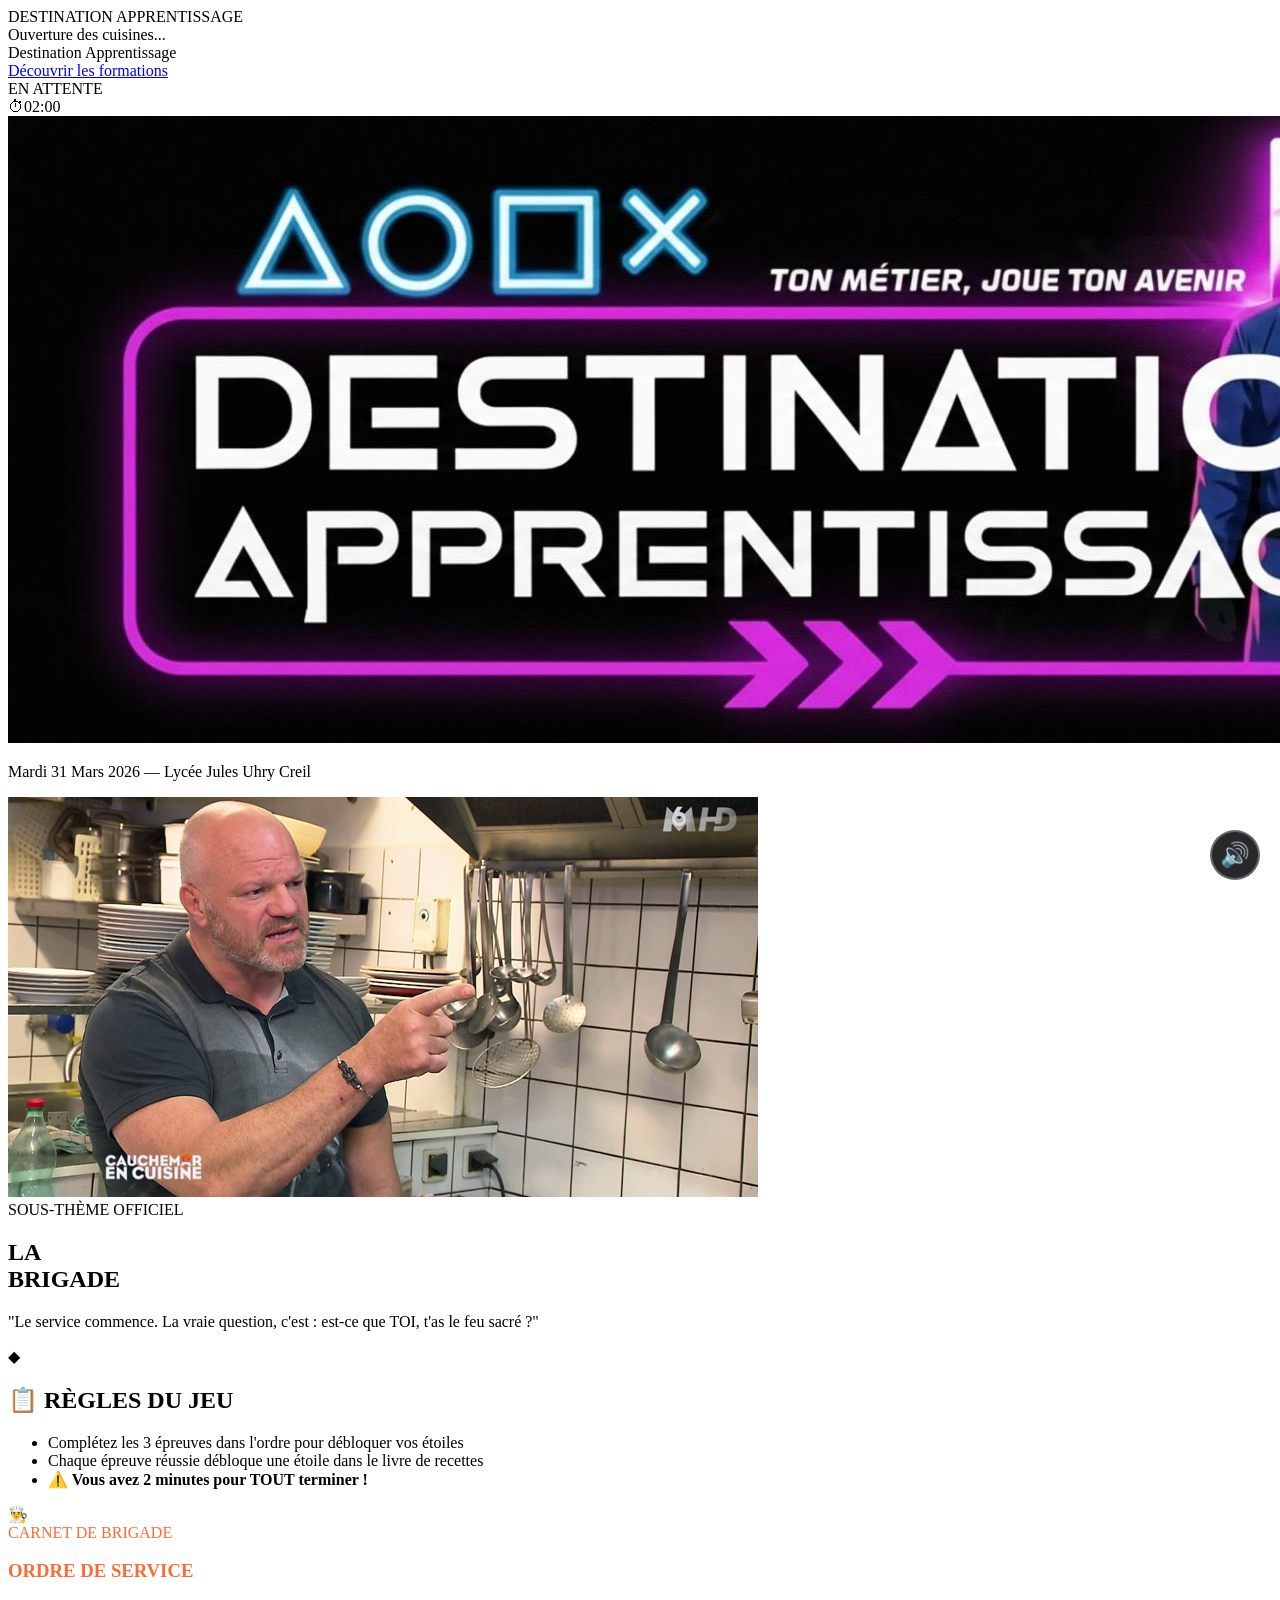
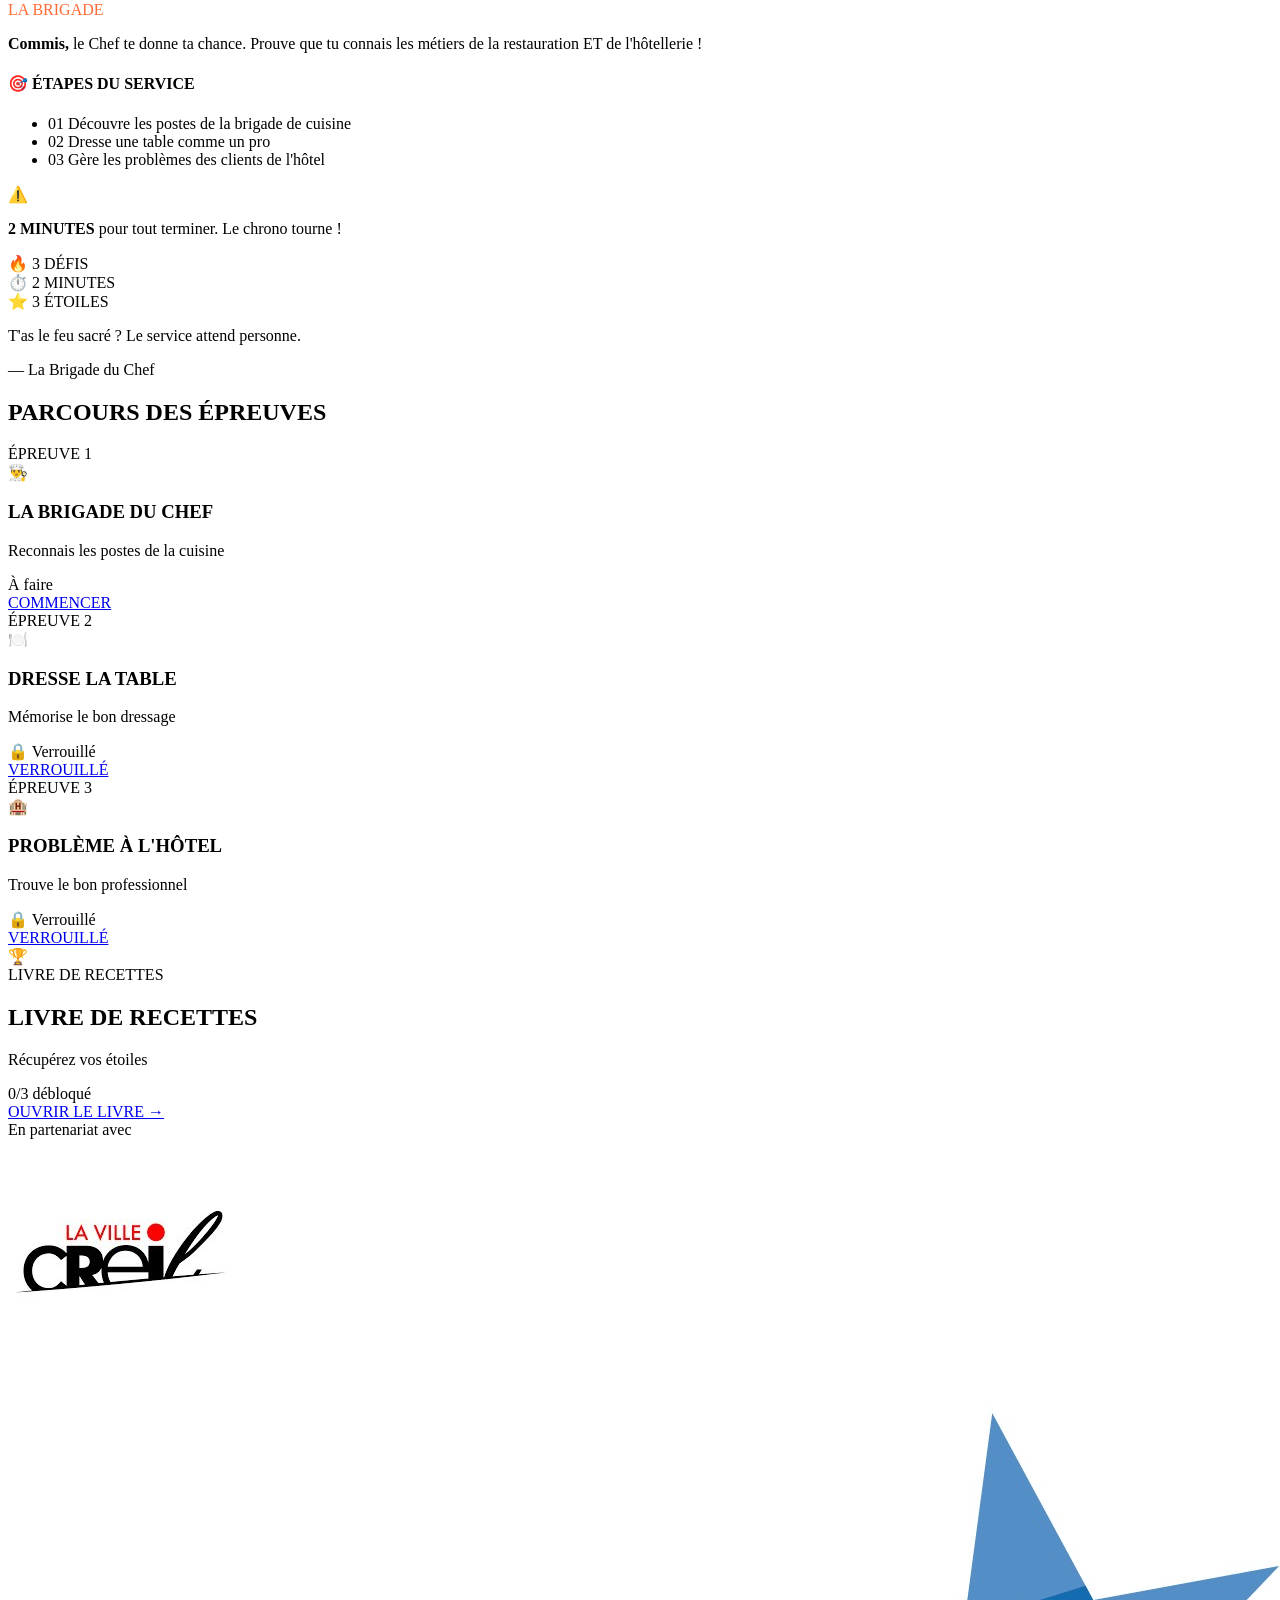
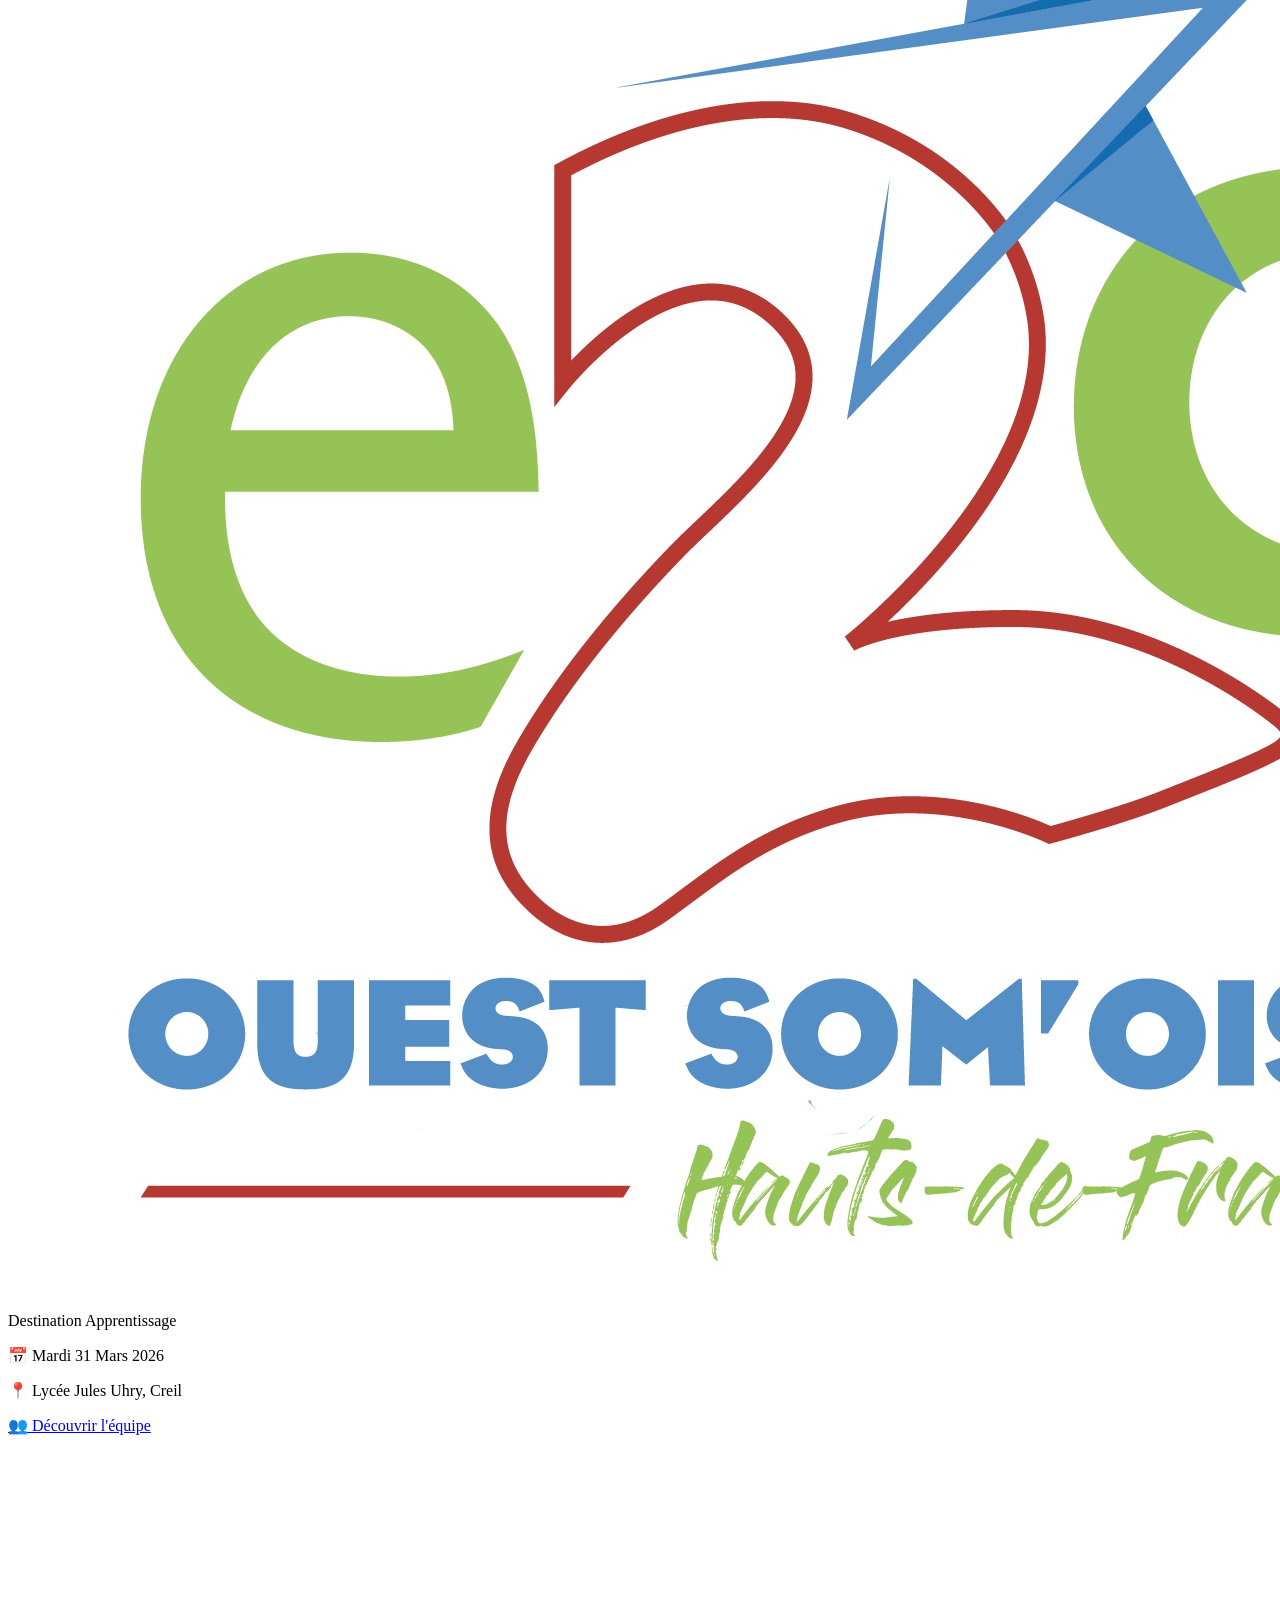
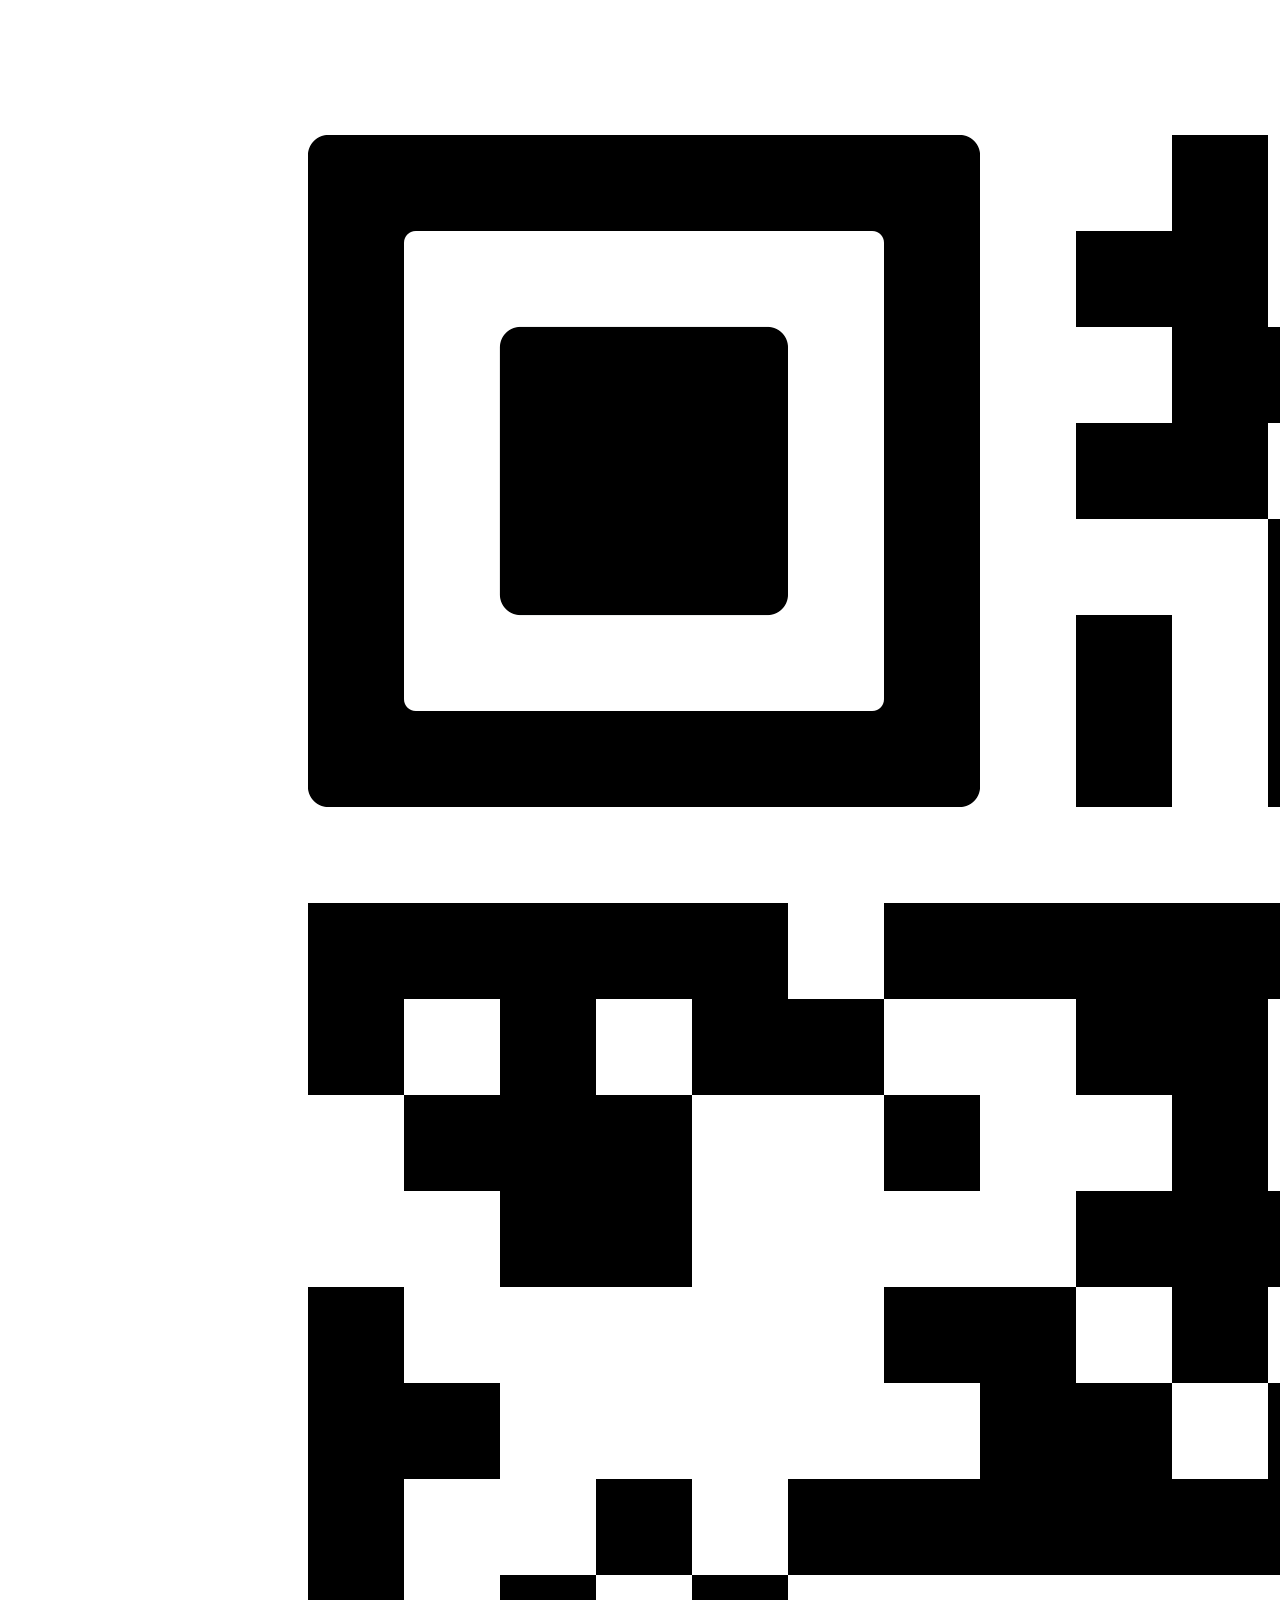
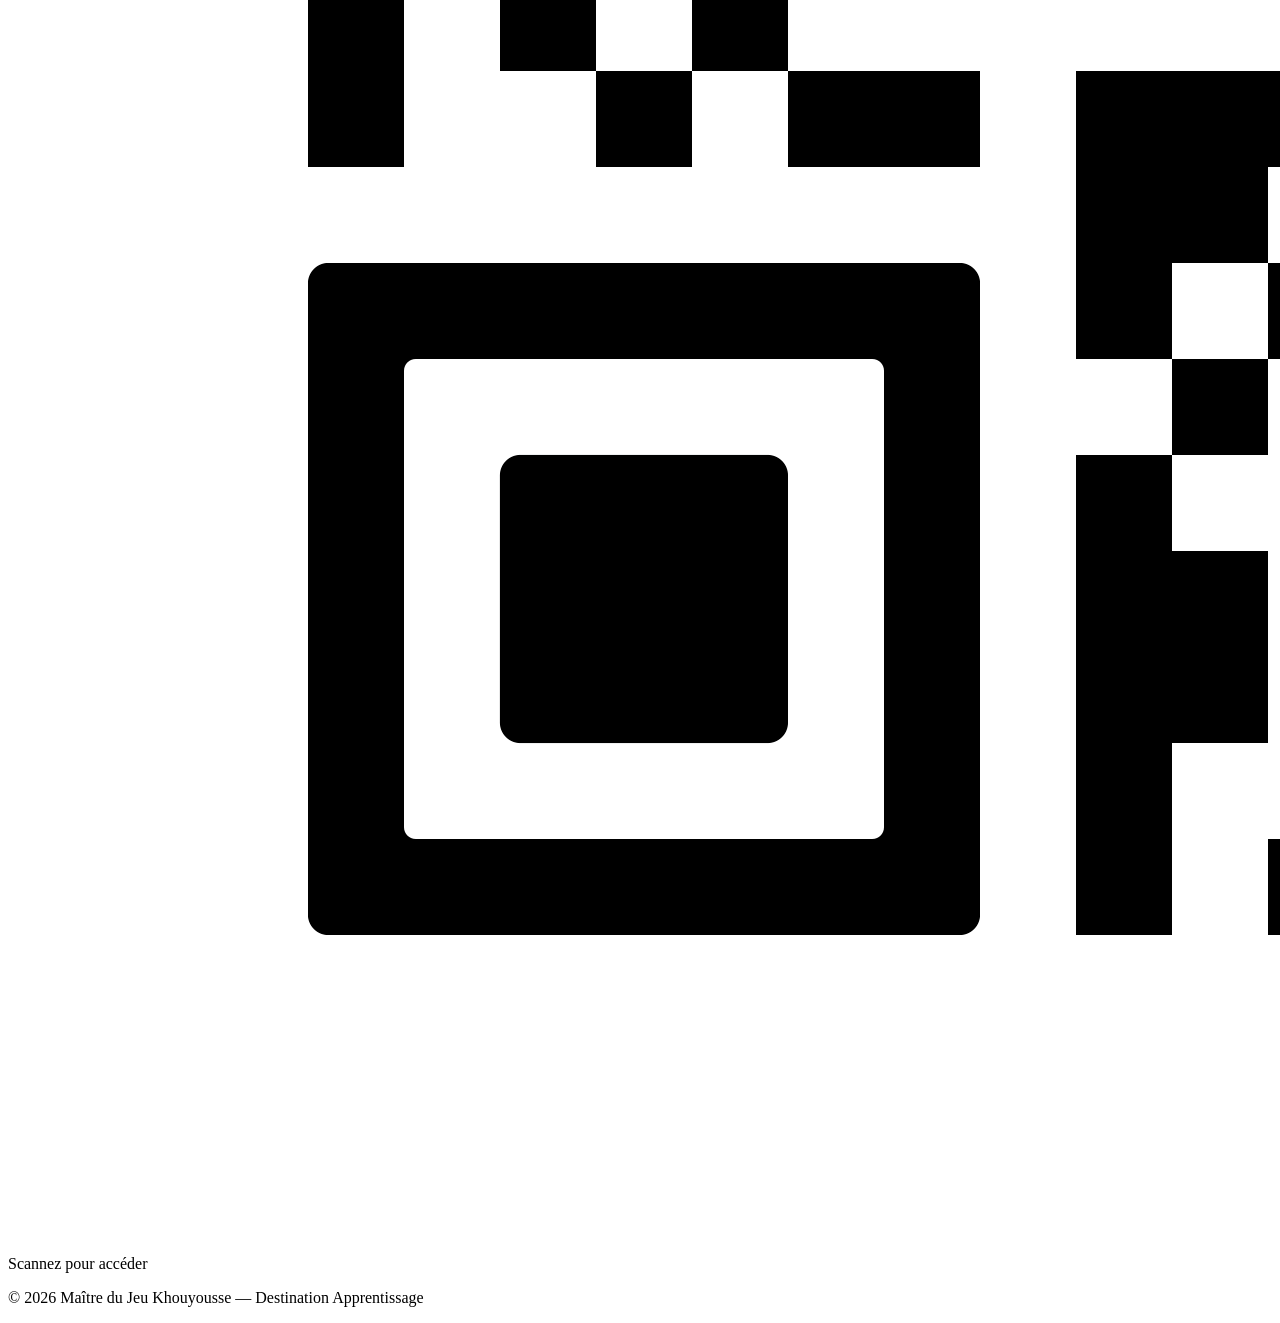
==== commit e5c81e7d: "Update index.html" ====
--- a/index.html
+++ b/index.html
@@ -21,6 +21,7 @@
           <span class="loader-symbol circle"></span>
           <span class="loader-symbol triangle"></span>
           <span class="loader-symbol square"></span>
+          <span class="loader-symbol cross"></span>
         </div>
       </div>
       <div class="loader-text">DESTINATION APPRENTISSAGE</div>
@@ -37,6 +38,7 @@
         <span class="symbol circle"></span>
         <span class="symbol triangle"></span>
         <span class="symbol square"></span>
+        <span class="symbol cross"></span>
       </div>
       <span class="logo-text">Destination Apprentissage</span>
     </div>
@@ -214,6 +216,7 @@
               <span class="symbol circle"></span>
               <span class="symbol triangle"></span>
               <span class="symbol square"></span>
+              <span class="symbol cross"></span>
             </div>
             <span class="footer-title">Destination Apprentissage</span>
           </div>
@@ -250,4 +253,4 @@
     });
   </script>
 </body>
-</html>+</html>
